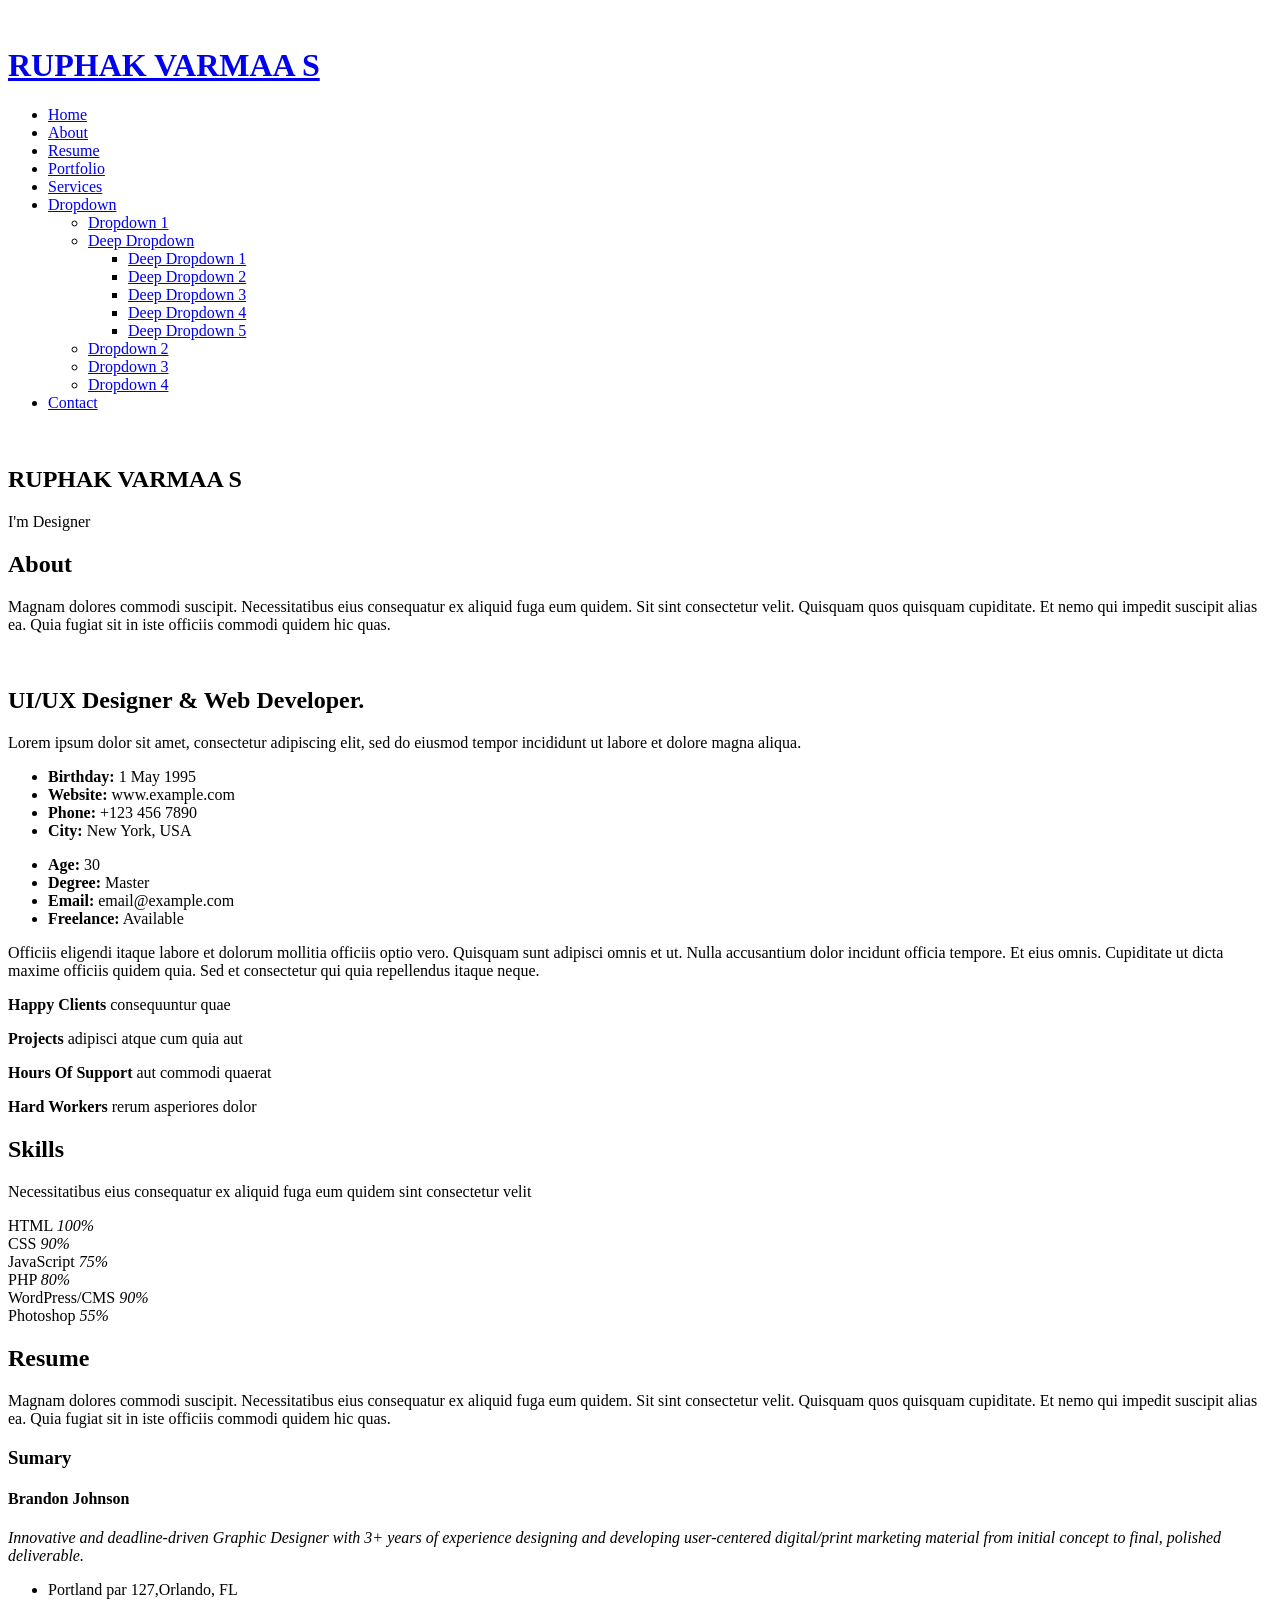
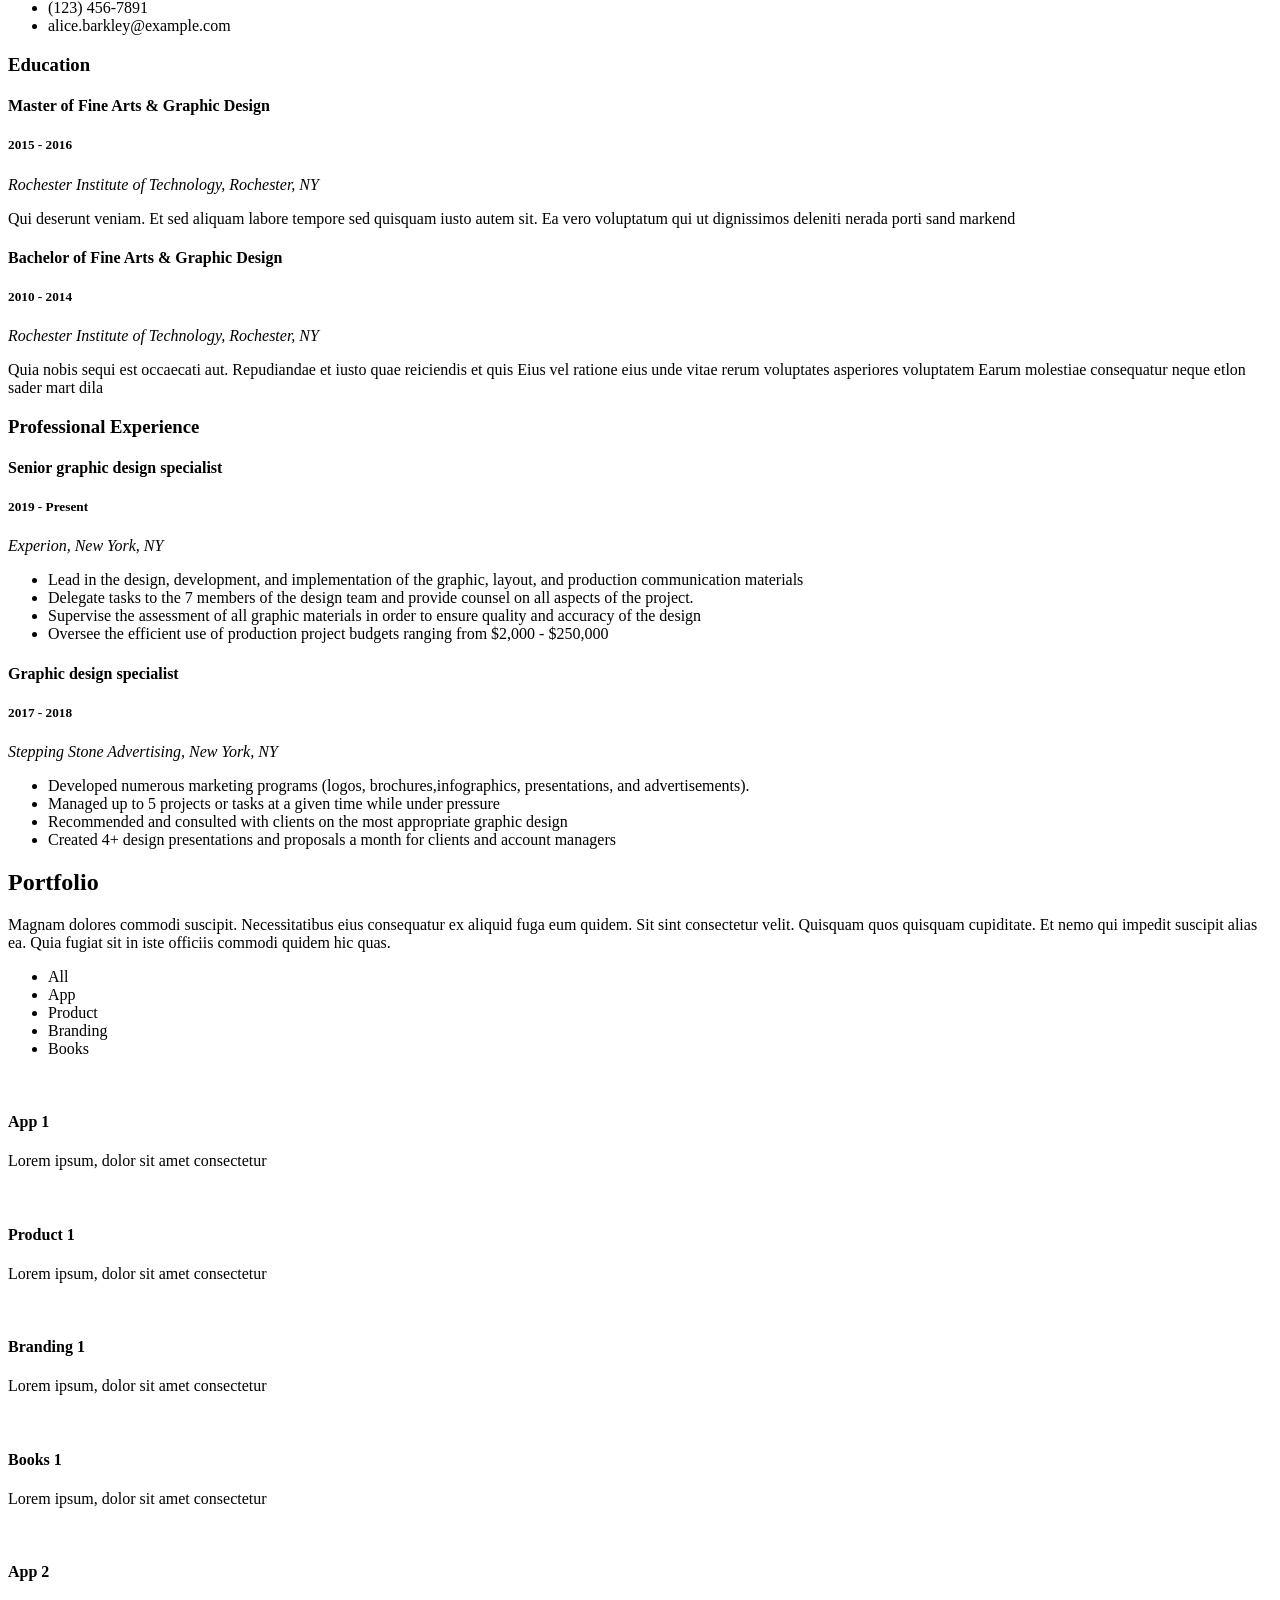
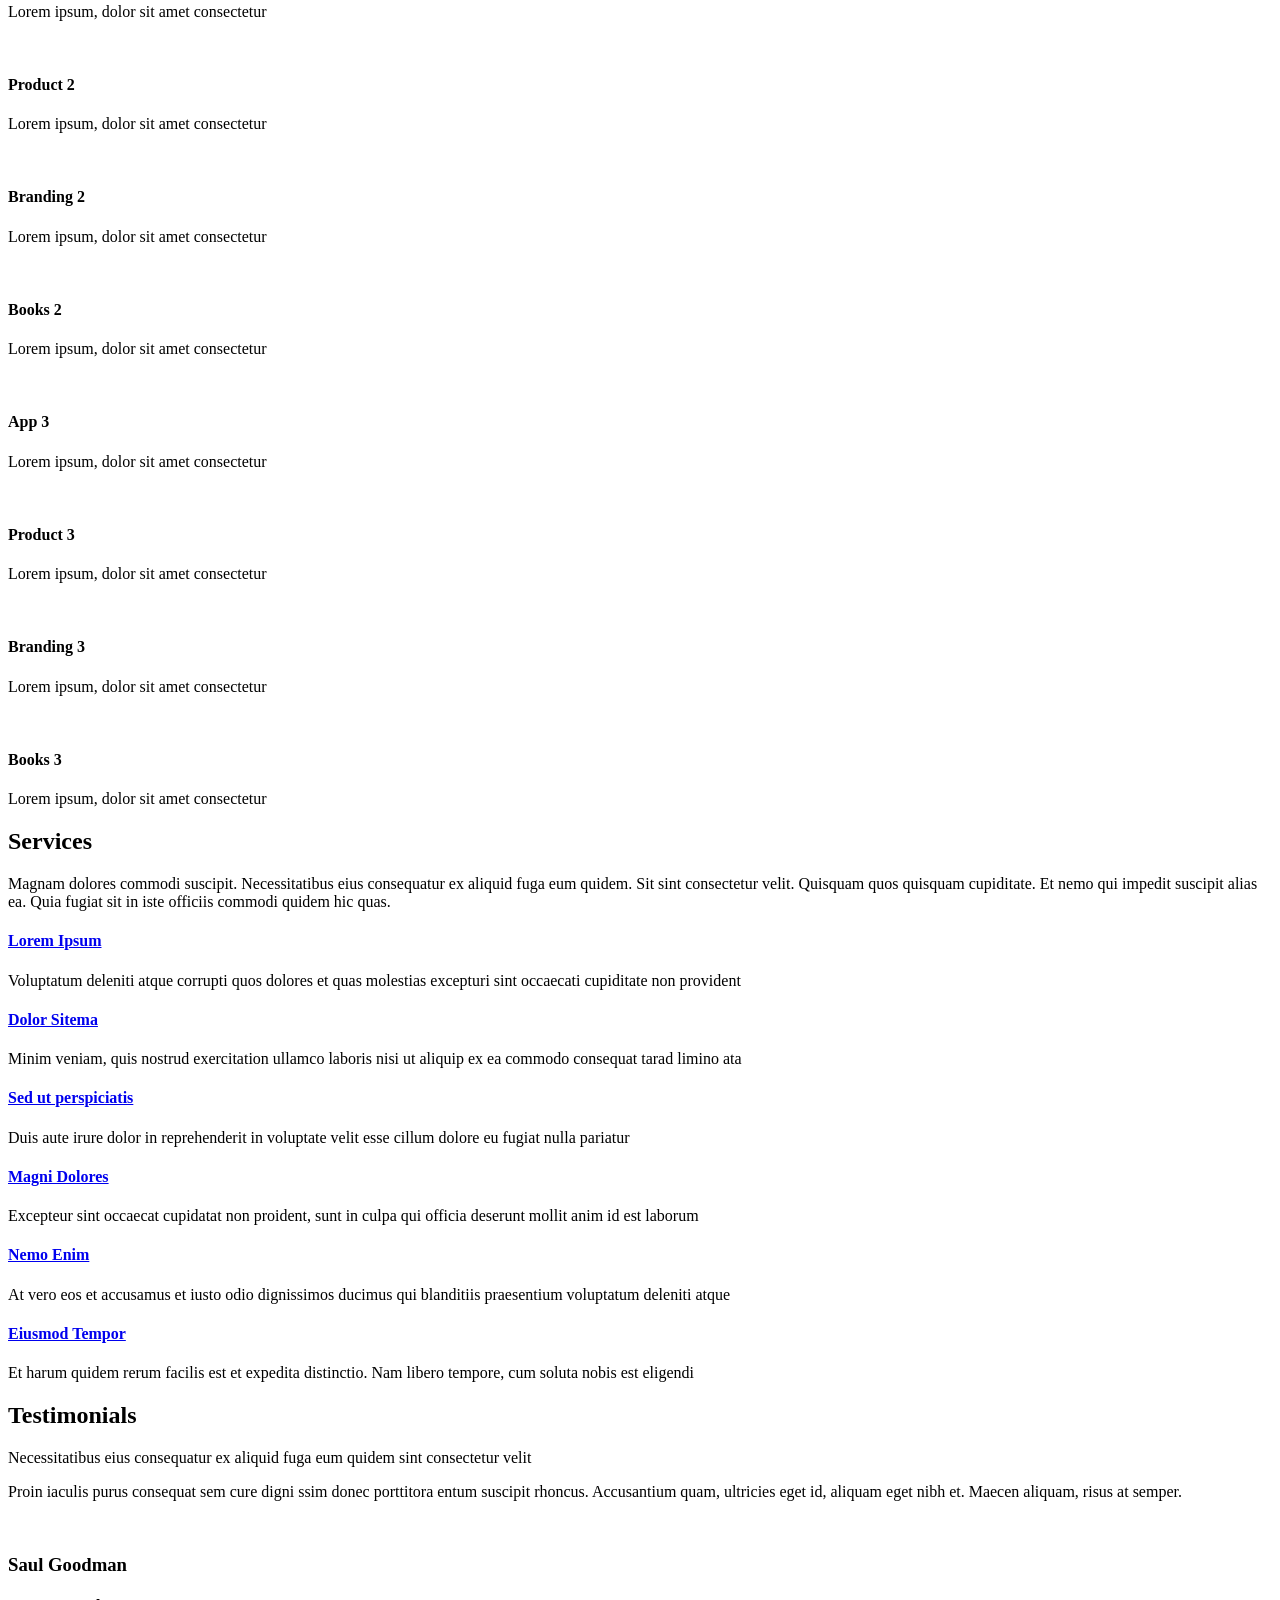
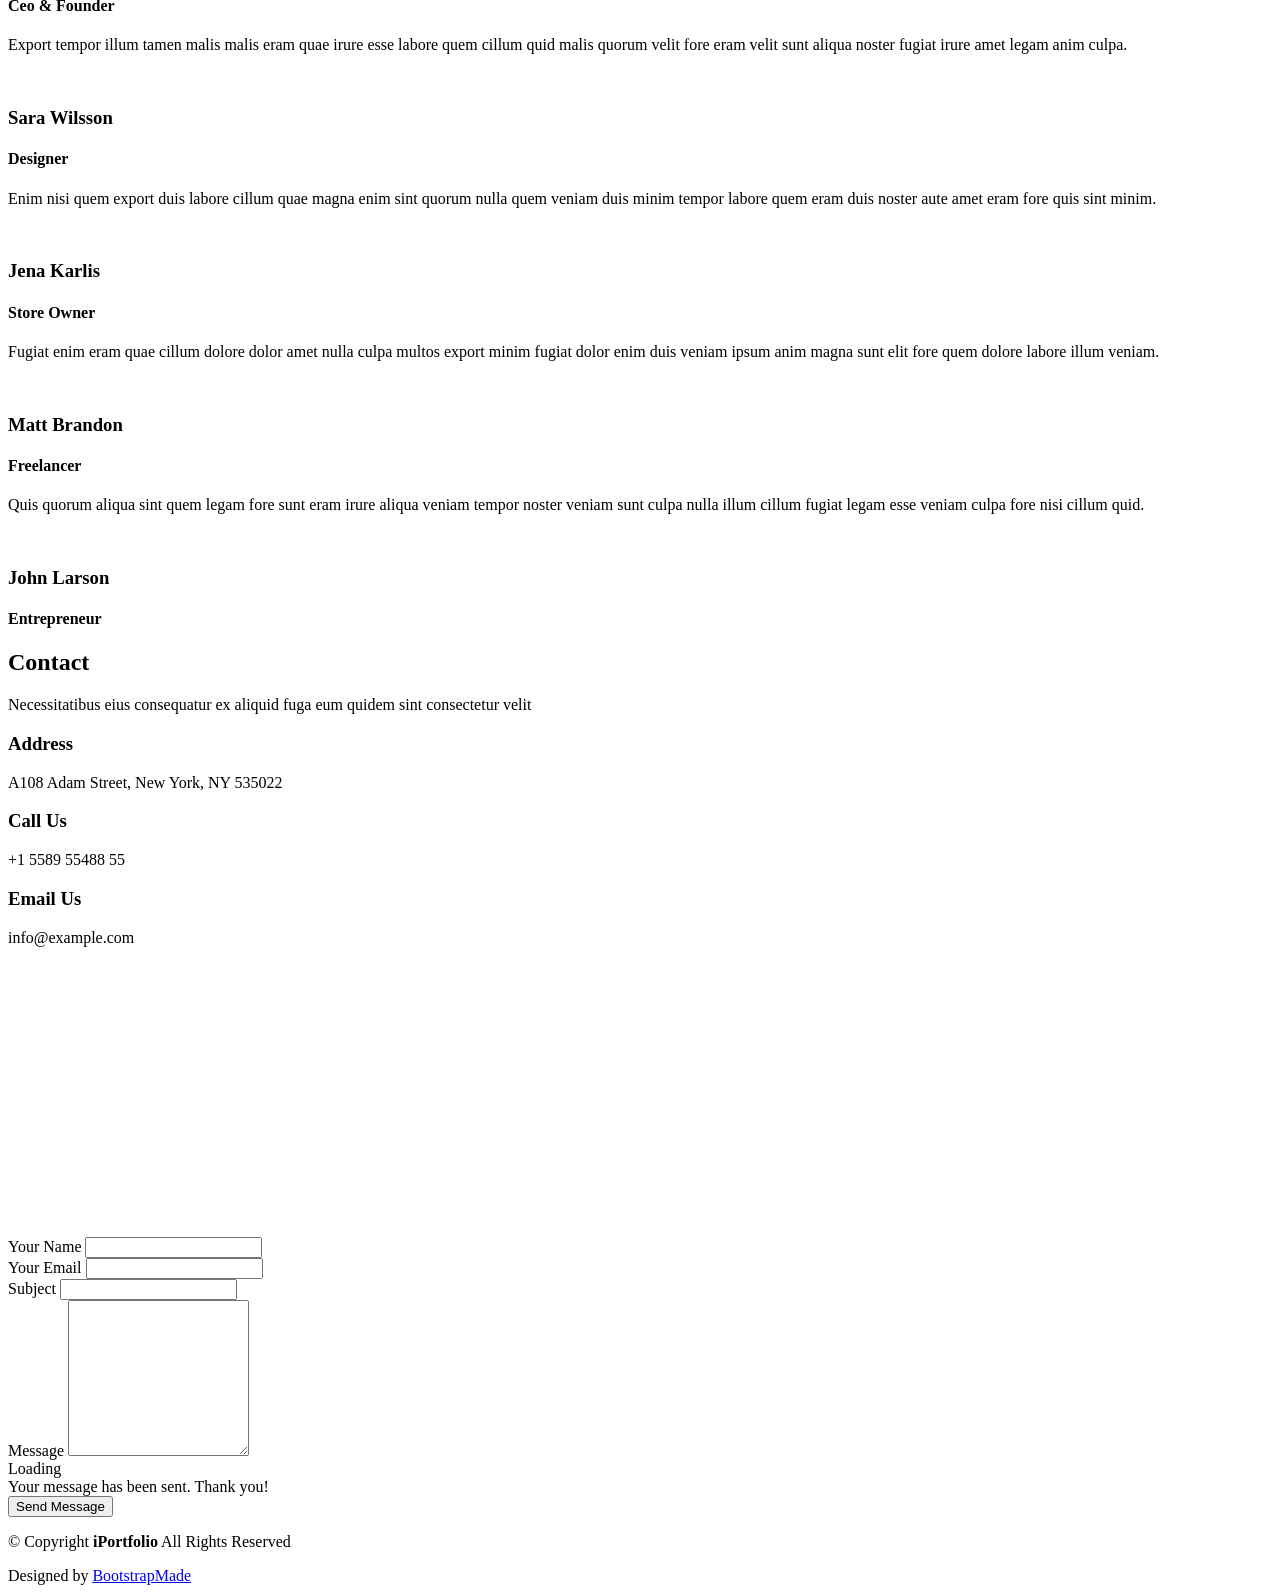
==== index.html @ 94a46414 "index commited" ====
<!DOCTYPE html>
<html lang="en">

<head>
  <meta charset="utf-8">
  <meta content="width=device-width, initial-scale=1.0" name="viewport">
  <title>Index - iPortfolio Bootstrap Template</title>
  <meta content="" name="description">
  <meta content="" name="keywords">

  <!-- Favicons -->
  <link href="assets/img/favicon.png" rel="icon">
  <link href="assets/img/apple-touch-icon.png" rel="apple-touch-icon">

  <!-- Fonts -->
  <link href="https://fonts.googleapis.com" rel="preconnect">
  <link href="https://fonts.gstatic.com" rel="preconnect" crossorigin>
  <link href="https://fonts.googleapis.com/css2?family=Roboto:ital,wght@0,100;0,300;0,400;0,500;0,700;0,900;1,100;1,300;1,400;1,500;1,700;1,900&family=Poppins:ital,wght@0,100;0,200;0,300;0,400;0,500;0,600;0,700;0,800;0,900;1,100;1,200;1,300;1,400;1,500;1,600;1,700;1,800;1,900&family=Raleway:ital,wght@0,100;0,200;0,300;0,400;0,500;0,600;0,700;0,800;0,900;1,100;1,200;1,300;1,400;1,500;1,600;1,700;1,800;1,900&display=swap" rel="stylesheet">

  <!-- Vendor CSS Files -->
  <link href="assets/vendor/bootstrap/css/bootstrap.min.css" rel="stylesheet">
  <link href="assets/vendor/bootstrap-icons/bootstrap-icons.css" rel="stylesheet">
  <link href="assets/vendor/aos/aos.css" rel="stylesheet">
  <link href="assets/vendor/glightbox/css/glightbox.min.css" rel="stylesheet">
  <link href="assets/vendor/swiper/swiper-bundle.min.css" rel="stylesheet">

  <!-- Main CSS File -->
  <link href="assets/css/main.css" rel="stylesheet">

  <!-- =======================================================
  * Template Name: iPortfolio
  * Template URL: https://bootstrapmade.com/iportfolio-bootstrap-portfolio-websites-template/
  * Updated: Jun 29 2024 with Bootstrap v5.3.3
  * Author: BootstrapMade.com
  * License: https://bootstrapmade.com/license/
  ======================================================== -->
</head>

<body class="index-page">

  <header id="header" class="header dark-background d-flex flex-column">
    <i class="header-toggle d-xl-none bi bi-list"></i>

    <div class="profile-img">
      <img src="assets/img/my-profile-img.jpg" alt="" class="img-fluid rounded-circle">
    </div>

    <a href="index.html" class="logo d-flex align-items-center justify-content-center">
      <!-- Uncomment the line below if you also wish to use an image logo -->
      <!-- <img src="assets/img/logo.png" alt=""> -->
      <h1 class="sitename">RUPHAK VARMAA S</h1>
    </a>

    <div class="social-links text-center">
      <a href="#" class="twitter"><i class="bi bi-twitter-x"></i></a>
      <a href="#" class="facebook"><i class="bi bi-facebook"></i></a>
      <a href="#" class="instagram"><i class="bi bi-instagram"></i></a>
      <a href="#" class="google-plus"><i class="bi bi-skype"></i></a>
      <a href="#" class="linkedin"><i class="bi bi-linkedin"></i></a>
    </div>

    <nav id="navmenu" class="navmenu">
      <ul>
        <li><a href="#hero" class="active"><i class="bi bi-house navicon"></i>Home</a></li>
        <li><a href="#about"><i class="bi bi-person navicon"></i> About</a></li>
        <li><a href="#resume"><i class="bi bi-file-earmark-text navicon"></i> Resume</a></li>
        <li><a href="#portfolio"><i class="bi bi-images navicon"></i> Portfolio</a></li>
        <li><a href="#services"><i class="bi bi-hdd-stack navicon"></i> Services</a></li>
        <li class="dropdown"><a href="#"><i class="bi bi-menu-button navicon"></i> <span>Dropdown</span> <i class="bi bi-chevron-down toggle-dropdown"></i></a>
          <ul>
            <li><a href="#">Dropdown 1</a></li>
            <li class="dropdown"><a href="#"><span>Deep Dropdown</span> <i class="bi bi-chevron-down toggle-dropdown"></i></a>
              <ul>
                <li><a href="#">Deep Dropdown 1</a></li>
                <li><a href="#">Deep Dropdown 2</a></li>
                <li><a href="#">Deep Dropdown 3</a></li>
                <li><a href="#">Deep Dropdown 4</a></li>
                <li><a href="#">Deep Dropdown 5</a></li>
              </ul>
            </li>
            <li><a href="#">Dropdown 2</a></li>
            <li><a href="#">Dropdown 3</a></li>
            <li><a href="#">Dropdown 4</a></li>
          </ul>
        </li>
        <li><a href="#contact"><i class="bi bi-envelope navicon"></i> Contact</a></li>
      </ul>
    </nav>

  </header>

  <main class="main">

    <!-- Hero Section -->
    <section id="hero" class="hero section dark-background">

      <img src="assets/img/hero-bg.jpg" alt="" data-aos="fade-in" class="">

      <div class="container" data-aos="fade-up" data-aos-delay="100">
        <h2>RUPHAK VARMAA S</h2>
        <p>I'm <span class="typed" data-typed-items="Designer, Developer, Freelancer, Photographer">Designer</span><span class="typed-cursor typed-cursor--blink" aria-hidden="true"></span><span class="typed-cursor typed-cursor--blink" aria-hidden="true"></span></p>
      </div>

    </section><!-- /Hero Section -->

    <!-- About Section -->
    <section id="about" class="about section">

      <!-- Section Title -->
      <div class="container section-title" data-aos="fade-up">
        <h2>About</h2>
        <p>Magnam dolores commodi suscipit. Necessitatibus eius consequatur ex aliquid fuga eum quidem. Sit sint consectetur velit. Quisquam quos quisquam cupiditate. Et nemo qui impedit suscipit alias ea. Quia fugiat sit in iste officiis commodi quidem hic quas.</p>
      </div><!-- End Section Title -->

      <div class="container" data-aos="fade-up" data-aos-delay="100">

        <div class="row gy-4 justify-content-center">
          <div class="col-lg-4">
            <img src="assets/img/my-profile-img.jpg" class="img-fluid" alt="">
          </div>
          <div class="col-lg-8 content">
            <h2>UI/UX Designer &amp; Web Developer.</h2>
            <p class="fst-italic py-3">
              Lorem ipsum dolor sit amet, consectetur adipiscing elit, sed do eiusmod tempor incididunt ut labore et dolore
              magna aliqua.
            </p>
            <div class="row">
              <div class="col-lg-6">
                <ul>
                  <li><i class="bi bi-chevron-right"></i> <strong>Birthday:</strong> <span>1 May 1995</span></li>
                  <li><i class="bi bi-chevron-right"></i> <strong>Website:</strong> <span>www.example.com</span></li>
                  <li><i class="bi bi-chevron-right"></i> <strong>Phone:</strong> <span>+123 456 7890</span></li>
                  <li><i class="bi bi-chevron-right"></i> <strong>City:</strong> <span>New York, USA</span></li>
                </ul>
              </div>
              <div class="col-lg-6">
                <ul>
                  <li><i class="bi bi-chevron-right"></i> <strong>Age:</strong> <span>30</span></li>
                  <li><i class="bi bi-chevron-right"></i> <strong>Degree:</strong> <span>Master</span></li>
                  <li><i class="bi bi-chevron-right"></i> <strong>Email:</strong> <span>email@example.com</span></li>
                  <li><i class="bi bi-chevron-right"></i> <strong>Freelance:</strong> <span>Available</span></li>
                </ul>
              </div>
            </div>
            <p class="py-3">
              Officiis eligendi itaque labore et dolorum mollitia officiis optio vero. Quisquam sunt adipisci omnis et ut. Nulla accusantium dolor incidunt officia tempore. Et eius omnis.
              Cupiditate ut dicta maxime officiis quidem quia. Sed et consectetur qui quia repellendus itaque neque.
            </p>
          </div>
        </div>

      </div>

    </section><!-- /About Section -->

    <!-- Stats Section -->
    <section id="stats" class="stats section">

      <div class="container" data-aos="fade-up" data-aos-delay="100">

        <div class="row gy-4">

          <div class="col-lg-3 col-md-6">
            <div class="stats-item">
              <i class="bi bi-emoji-smile"></i>
              <span data-purecounter-start="0" data-purecounter-end="232" data-purecounter-duration="1" class="purecounter"></span>
              <p><strong>Happy Clients</strong> <span>consequuntur quae</span></p>
            </div>
          </div><!-- End Stats Item -->

          <div class="col-lg-3 col-md-6">
            <div class="stats-item">
              <i class="bi bi-journal-richtext"></i>
              <span data-purecounter-start="0" data-purecounter-end="521" data-purecounter-duration="1" class="purecounter"></span>
              <p><strong>Projects</strong> <span>adipisci atque cum quia aut</span></p>
            </div>
          </div><!-- End Stats Item -->

          <div class="col-lg-3 col-md-6">
            <div class="stats-item">
              <i class="bi bi-headset"></i>
              <span data-purecounter-start="0" data-purecounter-end="1453" data-purecounter-duration="1" class="purecounter"></span>
              <p><strong>Hours Of Support</strong> <span>aut commodi quaerat</span></p>
            </div>
          </div><!-- End Stats Item -->

          <div class="col-lg-3 col-md-6">
            <div class="stats-item">
              <i class="bi bi-people"></i>
              <span data-purecounter-start="0" data-purecounter-end="32" data-purecounter-duration="1" class="purecounter"></span>
              <p><strong>Hard Workers</strong> <span>rerum asperiores dolor</span></p>
            </div>
          </div><!-- End Stats Item -->

        </div>

      </div>

    </section><!-- /Stats Section -->

    <!-- Skills Section -->
    <section id="skills" class="skills section light-background">

      <!-- Section Title -->
      <div class="container section-title" data-aos="fade-up">
        <h2>Skills</h2>
        <p>Necessitatibus eius consequatur ex aliquid fuga eum quidem sint consectetur velit</p>
      </div><!-- End Section Title -->

      <div class="container" data-aos="fade-up" data-aos-delay="100">

        <div class="row skills-content skills-animation">

          <div class="col-lg-6">

            <div class="progress">
              <span class="skill"><span>HTML</span> <i class="val">100%</i></span>
              <div class="progress-bar-wrap">
                <div class="progress-bar" role="progressbar" aria-valuenow="100" aria-valuemin="0" aria-valuemax="100"></div>
              </div>
            </div><!-- End Skills Item -->

            <div class="progress">
              <span class="skill"><span>CSS</span> <i class="val">90%</i></span>
              <div class="progress-bar-wrap">
                <div class="progress-bar" role="progressbar" aria-valuenow="90" aria-valuemin="0" aria-valuemax="100"></div>
              </div>
            </div><!-- End Skills Item -->

            <div class="progress">
              <span class="skill"><span>JavaScript</span> <i class="val">75%</i></span>
              <div class="progress-bar-wrap">
                <div class="progress-bar" role="progressbar" aria-valuenow="75" aria-valuemin="0" aria-valuemax="100"></div>
              </div>
            </div><!-- End Skills Item -->

          </div>

          <div class="col-lg-6">

            <div class="progress">
              <span class="skill"><span>PHP</span> <i class="val">80%</i></span>
              <div class="progress-bar-wrap">
                <div class="progress-bar" role="progressbar" aria-valuenow="80" aria-valuemin="0" aria-valuemax="100"></div>
              </div>
            </div><!-- End Skills Item -->

            <div class="progress">
              <span class="skill"><span>WordPress/CMS</span> <i class="val">90%</i></span>
              <div class="progress-bar-wrap">
                <div class="progress-bar" role="progressbar" aria-valuenow="90" aria-valuemin="0" aria-valuemax="100"></div>
              </div>
            </div><!-- End Skills Item -->

            <div class="progress">
              <span class="skill"><span>Photoshop</span> <i class="val">55%</i></span>
              <div class="progress-bar-wrap">
                <div class="progress-bar" role="progressbar" aria-valuenow="55" aria-valuemin="0" aria-valuemax="100"></div>
              </div>
            </div><!-- End Skills Item -->

          </div>

        </div>

      </div>

    </section><!-- /Skills Section -->

    <!-- Resume Section -->
    <section id="resume" class="resume section">

      <!-- Section Title -->
      <div class="container section-title" data-aos="fade-up">
        <h2>Resume</h2>
        <p>Magnam dolores commodi suscipit. Necessitatibus eius consequatur ex aliquid fuga eum quidem. Sit sint consectetur velit. Quisquam quos quisquam cupiditate. Et nemo qui impedit suscipit alias ea. Quia fugiat sit in iste officiis commodi quidem hic quas.</p>
      </div><!-- End Section Title -->

      <div class="container">

        <div class="row">

          <div class="col-lg-6" data-aos="fade-up" data-aos-delay="100">
            <h3 class="resume-title">Sumary</h3>

            <div class="resume-item pb-0">
              <h4>Brandon Johnson</h4>
              <p><em>Innovative and deadline-driven Graphic Designer with 3+ years of experience designing and developing user-centered digital/print marketing material from initial concept to final, polished deliverable.</em></p>
              <ul>
                <li>Portland par 127,Orlando, FL</li>
                <li>(123) 456-7891</li>
                <li>alice.barkley@example.com</li>
              </ul>
            </div><!-- Edn Resume Item -->

            <h3 class="resume-title">Education</h3>
            <div class="resume-item">
              <h4>Master of Fine Arts &amp; Graphic Design</h4>
              <h5>2015 - 2016</h5>
              <p><em>Rochester Institute of Technology, Rochester, NY</em></p>
              <p>Qui deserunt veniam. Et sed aliquam labore tempore sed quisquam iusto autem sit. Ea vero voluptatum qui ut dignissimos deleniti nerada porti sand markend</p>
            </div><!-- Edn Resume Item -->

            <div class="resume-item">
              <h4>Bachelor of Fine Arts &amp; Graphic Design</h4>
              <h5>2010 - 2014</h5>
              <p><em>Rochester Institute of Technology, Rochester, NY</em></p>
              <p>Quia nobis sequi est occaecati aut. Repudiandae et iusto quae reiciendis et quis Eius vel ratione eius unde vitae rerum voluptates asperiores voluptatem Earum molestiae consequatur neque etlon sader mart dila</p>
            </div><!-- Edn Resume Item -->

          </div>

          <div class="col-lg-6" data-aos="fade-up" data-aos-delay="200">
            <h3 class="resume-title">Professional Experience</h3>
            <div class="resume-item">
              <h4>Senior graphic design specialist</h4>
              <h5>2019 - Present</h5>
              <p><em>Experion, New York, NY </em></p>
              <ul>
                <li>Lead in the design, development, and implementation of the graphic, layout, and production communication materials</li>
                <li>Delegate tasks to the 7 members of the design team and provide counsel on all aspects of the project. </li>
                <li>Supervise the assessment of all graphic materials in order to ensure quality and accuracy of the design</li>
                <li>Oversee the efficient use of production project budgets ranging from $2,000 - $250,000</li>
              </ul>
            </div><!-- Edn Resume Item -->

            <div class="resume-item">
              <h4>Graphic design specialist</h4>
              <h5>2017 - 2018</h5>
              <p><em>Stepping Stone Advertising, New York, NY</em></p>
              <ul>
                <li>Developed numerous marketing programs (logos, brochures,infographics, presentations, and advertisements).</li>
                <li>Managed up to 5 projects or tasks at a given time while under pressure</li>
                <li>Recommended and consulted with clients on the most appropriate graphic design</li>
                <li>Created 4+ design presentations and proposals a month for clients and account managers</li>
              </ul>
            </div><!-- Edn Resume Item -->

          </div>

        </div>

      </div>

    </section><!-- /Resume Section -->

    <!-- Portfolio Section -->
    <section id="portfolio" class="portfolio section light-background">

      <!-- Section Title -->
      <div class="container section-title" data-aos="fade-up">
        <h2>Portfolio</h2>
        <p>Magnam dolores commodi suscipit. Necessitatibus eius consequatur ex aliquid fuga eum quidem. Sit sint consectetur velit. Quisquam quos quisquam cupiditate. Et nemo qui impedit suscipit alias ea. Quia fugiat sit in iste officiis commodi quidem hic quas.</p>
      </div><!-- End Section Title -->

      <div class="container">

        <div class="isotope-layout" data-default-filter="*" data-layout="masonry" data-sort="original-order">

          <ul class="portfolio-filters isotope-filters" data-aos="fade-up" data-aos-delay="100">
            <li data-filter="*" class="filter-active">All</li>
            <li data-filter=".filter-app">App</li>
            <li data-filter=".filter-product">Product</li>
            <li data-filter=".filter-branding">Branding</li>
            <li data-filter=".filter-books">Books</li>
          </ul><!-- End Portfolio Filters -->

          <div class="row gy-4 isotope-container" data-aos="fade-up" data-aos-delay="200">

            <div class="col-lg-4 col-md-6 portfolio-item isotope-item filter-app">
              <div class="portfolio-content h-100">
                <img src="assets/img/portfolio/app-1.jpg" class="img-fluid" alt="">
                <div class="portfolio-info">
                  <h4>App 1</h4>
                  <p>Lorem ipsum, dolor sit amet consectetur</p>
                  <a href="assets/img/portfolio/app-1.jpg" title="App 1" data-gallery="portfolio-gallery-app" class="glightbox preview-link"><i class="bi bi-zoom-in"></i></a>
                  <a href="portfolio-details.html" title="More Details" class="details-link"><i class="bi bi-link-45deg"></i></a>
                </div>
              </div>
            </div><!-- End Portfolio Item -->

            <div class="col-lg-4 col-md-6 portfolio-item isotope-item filter-product">
              <div class="portfolio-content h-100">
                <img src="assets/img/portfolio/product-1.jpg" class="img-fluid" alt="">
                <div class="portfolio-info">
                  <h4>Product 1</h4>
                  <p>Lorem ipsum, dolor sit amet consectetur</p>
                  <a href="assets/img/portfolio/product-1.jpg" title="Product 1" data-gallery="portfolio-gallery-product" class="glightbox preview-link"><i class="bi bi-zoom-in"></i></a>
                  <a href="portfolio-details.html" title="More Details" class="details-link"><i class="bi bi-link-45deg"></i></a>
                </div>
              </div>
            </div><!-- End Portfolio Item -->

            <div class="col-lg-4 col-md-6 portfolio-item isotope-item filter-branding">
              <div class="portfolio-content h-100">
                <img src="assets/img/portfolio/branding-1.jpg" class="img-fluid" alt="">
                <div class="portfolio-info">
                  <h4>Branding 1</h4>
                  <p>Lorem ipsum, dolor sit amet consectetur</p>
                  <a href="assets/img/portfolio/branding-1.jpg" title="Branding 1" data-gallery="portfolio-gallery-branding" class="glightbox preview-link"><i class="bi bi-zoom-in"></i></a>
                  <a href="portfolio-details.html" title="More Details" class="details-link"><i class="bi bi-link-45deg"></i></a>
                </div>
              </div>
            </div><!-- End Portfolio Item -->

            <div class="col-lg-4 col-md-6 portfolio-item isotope-item filter-books">
              <div class="portfolio-content h-100">
                <img src="assets/img/portfolio/books-1.jpg" class="img-fluid" alt="">
                <div class="portfolio-info">
                  <h4>Books 1</h4>
                  <p>Lorem ipsum, dolor sit amet consectetur</p>
                  <a href="assets/img/portfolio/books-1.jpg" title="Branding 1" data-gallery="portfolio-gallery-book" class="glightbox preview-link"><i class="bi bi-zoom-in"></i></a>
                  <a href="portfolio-details.html" title="More Details" class="details-link"><i class="bi bi-link-45deg"></i></a>
                </div>
              </div>
            </div><!-- End Portfolio Item -->

            <div class="col-lg-4 col-md-6 portfolio-item isotope-item filter-app">
              <div class="portfolio-content h-100">
                <img src="assets/img/portfolio/app-2.jpg" class="img-fluid" alt="">
                <div class="portfolio-info">
                  <h4>App 2</h4>
                  <p>Lorem ipsum, dolor sit amet consectetur</p>
                  <a href="assets/img/portfolio/app-2.jpg" title="App 2" data-gallery="portfolio-gallery-app" class="glightbox preview-link"><i class="bi bi-zoom-in"></i></a>
                  <a href="portfolio-details.html" title="More Details" class="details-link"><i class="bi bi-link-45deg"></i></a>
                </div>
              </div>
            </div><!-- End Portfolio Item -->

            <div class="col-lg-4 col-md-6 portfolio-item isotope-item filter-product">
              <div class="portfolio-content h-100">
                <img src="assets/img/portfolio/product-2.jpg" class="img-fluid" alt="">
                <div class="portfolio-info">
                  <h4>Product 2</h4>
                  <p>Lorem ipsum, dolor sit amet consectetur</p>
                  <a href="assets/img/portfolio/product-2.jpg" title="Product 2" data-gallery="portfolio-gallery-product" class="glightbox preview-link"><i class="bi bi-zoom-in"></i></a>
                  <a href="portfolio-details.html" title="More Details" class="details-link"><i class="bi bi-link-45deg"></i></a>
                </div>
              </div>
            </div><!-- End Portfolio Item -->

            <div class="col-lg-4 col-md-6 portfolio-item isotope-item filter-branding">
              <div class="portfolio-content h-100">
                <img src="assets/img/portfolio/branding-2.jpg" class="img-fluid" alt="">
                <div class="portfolio-info">
                  <h4>Branding 2</h4>
                  <p>Lorem ipsum, dolor sit amet consectetur</p>
                  <a href="assets/img/portfolio/branding-2.jpg" title="Branding 2" data-gallery="portfolio-gallery-branding" class="glightbox preview-link"><i class="bi bi-zoom-in"></i></a>
                  <a href="portfolio-details.html" title="More Details" class="details-link"><i class="bi bi-link-45deg"></i></a>
                </div>
              </div>
            </div><!-- End Portfolio Item -->

            <div class="col-lg-4 col-md-6 portfolio-item isotope-item filter-books">
              <div class="portfolio-content h-100">
                <img src="assets/img/portfolio/books-2.jpg" class="img-fluid" alt="">
                <div class="portfolio-info">
                  <h4>Books 2</h4>
                  <p>Lorem ipsum, dolor sit amet consectetur</p>
                  <a href="assets/img/portfolio/books-2.jpg" title="Branding 2" data-gallery="portfolio-gallery-book" class="glightbox preview-link"><i class="bi bi-zoom-in"></i></a>
                  <a href="portfolio-details.html" title="More Details" class="details-link"><i class="bi bi-link-45deg"></i></a>
                </div>
              </div>
            </div><!-- End Portfolio Item -->

            <div class="col-lg-4 col-md-6 portfolio-item isotope-item filter-app">
              <div class="portfolio-content h-100">
                <img src="assets/img/portfolio/app-3.jpg" class="img-fluid" alt="">
                <div class="portfolio-info">
                  <h4>App 3</h4>
                  <p>Lorem ipsum, dolor sit amet consectetur</p>
                  <a href="assets/img/portfolio/app-3.jpg" title="App 3" data-gallery="portfolio-gallery-app" class="glightbox preview-link"><i class="bi bi-zoom-in"></i></a>
                  <a href="portfolio-details.html" title="More Details" class="details-link"><i class="bi bi-link-45deg"></i></a>
                </div>
              </div>
            </div><!-- End Portfolio Item -->

            <div class="col-lg-4 col-md-6 portfolio-item isotope-item filter-product">
              <div class="portfolio-content h-100">
                <img src="assets/img/portfolio/product-3.jpg" class="img-fluid" alt="">
                <div class="portfolio-info">
                  <h4>Product 3</h4>
                  <p>Lorem ipsum, dolor sit amet consectetur</p>
                  <a href="assets/img/portfolio/product-3.jpg" title="Product 3" data-gallery="portfolio-gallery-product" class="glightbox preview-link"><i class="bi bi-zoom-in"></i></a>
                  <a href="portfolio-details.html" title="More Details" class="details-link"><i class="bi bi-link-45deg"></i></a>
                </div>
              </div>
            </div><!-- End Portfolio Item -->

            <div class="col-lg-4 col-md-6 portfolio-item isotope-item filter-branding">
              <div class="portfolio-content h-100">
                <img src="assets/img/portfolio/branding-3.jpg" class="img-fluid" alt="">
                <div class="portfolio-info">
                  <h4>Branding 3</h4>
                  <p>Lorem ipsum, dolor sit amet consectetur</p>
                  <a href="assets/img/portfolio/branding-3.jpg" title="Branding 2" data-gallery="portfolio-gallery-branding" class="glightbox preview-link"><i class="bi bi-zoom-in"></i></a>
                  <a href="portfolio-details.html" title="More Details" class="details-link"><i class="bi bi-link-45deg"></i></a>
                </div>
              </div>
            </div><!-- End Portfolio Item -->

            <div class="col-lg-4 col-md-6 portfolio-item isotope-item filter-books">
              <div class="portfolio-content h-100">
                <img src="assets/img/portfolio/books-3.jpg" class="img-fluid" alt="">
                <div class="portfolio-info">
                  <h4>Books 3</h4>
                  <p>Lorem ipsum, dolor sit amet consectetur</p>
                  <a href="assets/img/portfolio/books-3.jpg" title="Branding 3" data-gallery="portfolio-gallery-book" class="glightbox preview-link"><i class="bi bi-zoom-in"></i></a>
                  <a href="portfolio-details.html" title="More Details" class="details-link"><i class="bi bi-link-45deg"></i></a>
                </div>
              </div>
            </div><!-- End Portfolio Item -->

          </div><!-- End Portfolio Container -->

        </div>

      </div>

    </section><!-- /Portfolio Section -->

    <!-- Services Section -->
    <section id="services" class="services section">

      <!-- Section Title -->
      <div class="container section-title" data-aos="fade-up">
        <h2>Services</h2>
        <p>Magnam dolores commodi suscipit. Necessitatibus eius consequatur ex aliquid fuga eum quidem. Sit sint consectetur velit. Quisquam quos quisquam cupiditate. Et nemo qui impedit suscipit alias ea. Quia fugiat sit in iste officiis commodi quidem hic quas.</p>
      </div><!-- End Section Title -->

      <div class="container">

        <div class="row gy-4">

          <div class="col-lg-4 col-md-6 service-item d-flex" data-aos="fade-up" data-aos-delay="100">
            <div class="icon flex-shrink-0"><i class="bi bi-briefcase"></i></div>
            <div>
              <h4 class="title"><a href="service-details.html" class="stretched-link">Lorem Ipsum</a></h4>
              <p class="description">Voluptatum deleniti atque corrupti quos dolores et quas molestias excepturi sint occaecati cupiditate non provident</p>
            </div>
          </div>
          <!-- End Service Item -->

          <div class="col-lg-4 col-md-6 service-item d-flex" data-aos="fade-up" data-aos-delay="200">
            <div class="icon flex-shrink-0"><i class="bi bi-card-checklist"></i></div>
            <div>
              <h4 class="title"><a href="service-details.html" class="stretched-link">Dolor Sitema</a></h4>
              <p class="description">Minim veniam, quis nostrud exercitation ullamco laboris nisi ut aliquip ex ea commodo consequat tarad limino ata</p>
            </div>
          </div><!-- End Service Item -->

          <div class="col-lg-4 col-md-6 service-item d-flex" data-aos="fade-up" data-aos-delay="300">
            <div class="icon flex-shrink-0"><i class="bi bi-bar-chart"></i></div>
            <div>
              <h4 class="title"><a href="service-details.html" class="stretched-link">Sed ut perspiciatis</a></h4>
              <p class="description">Duis aute irure dolor in reprehenderit in voluptate velit esse cillum dolore eu fugiat nulla pariatur</p>
            </div>
          </div><!-- End Service Item -->

          <div class="col-lg-4 col-md-6 service-item d-flex" data-aos="fade-up" data-aos-delay="400">
            <div class="icon flex-shrink-0"><i class="bi bi-binoculars"></i></div>
            <div>
              <h4 class="title"><a href="service-details.html" class="stretched-link">Magni Dolores</a></h4>
              <p class="description">Excepteur sint occaecat cupidatat non proident, sunt in culpa qui officia deserunt mollit anim id est laborum</p>
            </div>
          </div><!-- End Service Item -->

          <div class="col-lg-4 col-md-6 service-item d-flex" data-aos="fade-up" data-aos-delay="500">
            <div class="icon flex-shrink-0"><i class="bi bi-brightness-high"></i></div>
            <div>
              <h4 class="title"><a href="service-details.html" class="stretched-link">Nemo Enim</a></h4>
              <p class="description">At vero eos et accusamus et iusto odio dignissimos ducimus qui blanditiis praesentium voluptatum deleniti atque</p>
            </div>
          </div><!-- End Service Item -->

          <div class="col-lg-4 col-md-6 service-item d-flex" data-aos="fade-up" data-aos-delay="600">
            <div class="icon flex-shrink-0"><i class="bi bi-calendar4-week"></i></div>
            <div>
              <h4 class="title"><a href="service-details.html" class="stretched-link">Eiusmod Tempor</a></h4>
              <p class="description">Et harum quidem rerum facilis est et expedita distinctio. Nam libero tempore, cum soluta nobis est eligendi</p>
            </div>
          </div><!-- End Service Item -->

        </div>

      </div>

    </section><!-- /Services Section -->

    <!-- Testimonials Section -->
    <section id="testimonials" class="testimonials section light-background">

      <!-- Section Title -->
      <div class="container section-title" data-aos="fade-up">
        <h2>Testimonials</h2>
        <p>Necessitatibus eius consequatur ex aliquid fuga eum quidem sint consectetur velit</p>
      </div><!-- End Section Title -->

      <div class="container" data-aos="fade-up" data-aos-delay="100">

        <div class="swiper init-swiper">
          <script type="application/json" class="swiper-config">
            {
              "loop": true,
              "speed": 600,
              "autoplay": {
                "delay": 5000
              },
              "slidesPerView": "auto",
              "pagination": {
                "el": ".swiper-pagination",
                "type": "bullets",
                "clickable": true
              },
              "breakpoints": {
                "320": {
                  "slidesPerView": 1,
                  "spaceBetween": 40
                },
                "1200": {
                  "slidesPerView": 3,
                  "spaceBetween": 1
                }
              }
            }
          </script>
          <div class="swiper-wrapper">

            <div class="swiper-slide">
              <div class="testimonial-item">
                <p>
                  <i class="bi bi-quote quote-icon-left"></i>
                  <span>Proin iaculis purus consequat sem cure digni ssim donec porttitora entum suscipit rhoncus. Accusantium quam, ultricies eget id, aliquam eget nibh et. Maecen aliquam, risus at semper.</span>
                  <i class="bi bi-quote quote-icon-right"></i>
                </p>
                <img src="assets/img/testimonials/testimonials-1.jpg" class="testimonial-img" alt="">
                <h3>Saul Goodman</h3>
                <h4>Ceo &amp; Founder</h4>
              </div>
            </div><!-- End testimonial item -->

            <div class="swiper-slide">
              <div class="testimonial-item">
                <p>
                  <i class="bi bi-quote quote-icon-left"></i>
                  <span>Export tempor illum tamen malis malis eram quae irure esse labore quem cillum quid malis quorum velit fore eram velit sunt aliqua noster fugiat irure amet legam anim culpa.</span>
                  <i class="bi bi-quote quote-icon-right"></i>
                </p>
                <img src="assets/img/testimonials/testimonials-2.jpg" class="testimonial-img" alt="">
                <h3>Sara Wilsson</h3>
                <h4>Designer</h4>
              </div>
            </div><!-- End testimonial item -->

            <div class="swiper-slide">
              <div class="testimonial-item">
                <p>
                  <i class="bi bi-quote quote-icon-left"></i>
                  <span>Enim nisi quem export duis labore cillum quae magna enim sint quorum nulla quem veniam duis minim tempor labore quem eram duis noster aute amet eram fore quis sint minim.</span>
                  <i class="bi bi-quote quote-icon-right"></i>
                </p>
                <img src="assets/img/testimonials/testimonials-3.jpg" class="testimonial-img" alt="">
                <h3>Jena Karlis</h3>
                <h4>Store Owner</h4>
              </div>
            </div><!-- End testimonial item -->

            <div class="swiper-slide">
              <div class="testimonial-item">
                <p>
                  <i class="bi bi-quote quote-icon-left"></i>
                  <span>Fugiat enim eram quae cillum dolore dolor amet nulla culpa multos export minim fugiat dolor enim duis veniam ipsum anim magna sunt elit fore quem dolore labore illum veniam.</span>
                  <i class="bi bi-quote quote-icon-right"></i>
                </p>
                <img src="assets/img/testimonials/testimonials-4.jpg" class="testimonial-img" alt="">
                <h3>Matt Brandon</h3>
                <h4>Freelancer</h4>
              </div>
            </div><!-- End testimonial item -->

            <div class="swiper-slide">
              <div class="testimonial-item">
                <p>
                  <i class="bi bi-quote quote-icon-left"></i>
                  <span>Quis quorum aliqua sint quem legam fore sunt eram irure aliqua veniam tempor noster veniam sunt culpa nulla illum cillum fugiat legam esse veniam culpa fore nisi cillum quid.</span>
                  <i class="bi bi-quote quote-icon-right"></i>
                </p>
                <img src="assets/img/testimonials/testimonials-5.jpg" class="testimonial-img" alt="">
                <h3>John Larson</h3>
                <h4>Entrepreneur</h4>
              </div>
            </div><!-- End testimonial item -->

          </div>
          <div class="swiper-pagination"></div>
        </div>

      </div>

    </section><!-- /Testimonials Section -->

    <!-- Contact Section -->
    <section id="contact" class="contact section">

      <!-- Section Title -->
      <div class="container section-title" data-aos="fade-up">
        <h2>Contact</h2>
        <p>Necessitatibus eius consequatur ex aliquid fuga eum quidem sint consectetur velit</p>
      </div><!-- End Section Title -->

      <div class="container" data-aos="fade-up" data-aos-delay="100">

        <div class="row gy-4">

          <div class="col-lg-5">

            <div class="info-wrap">
              <div class="info-item d-flex" data-aos="fade-up" data-aos-delay="200">
                <i class="bi bi-geo-alt flex-shrink-0"></i>
                <div>
                  <h3>Address</h3>
                  <p>A108 Adam Street, New York, NY 535022</p>
                </div>
              </div><!-- End Info Item -->

              <div class="info-item d-flex" data-aos="fade-up" data-aos-delay="300">
                <i class="bi bi-telephone flex-shrink-0"></i>
                <div>
                  <h3>Call Us</h3>
                  <p>+1 5589 55488 55</p>
                </div>
              </div><!-- End Info Item -->

              <div class="info-item d-flex" data-aos="fade-up" data-aos-delay="400">
                <i class="bi bi-envelope flex-shrink-0"></i>
                <div>
                  <h3>Email Us</h3>
                  <p>info@example.com</p>
                </div>
              </div><!-- End Info Item -->

              <iframe src="https://www.google.com/maps/embed?pb=!1m14!1m8!1m3!1d48389.78314118045!2d-74.006138!3d40.710059!3m2!1i1024!2i768!4f13.1!3m3!1m2!1s0x89c25a22a3bda30d%3A0xb89d1fe6bc499443!2sDowntown%20Conference%20Center!5e0!3m2!1sen!2sus!4v1676961268712!5m2!1sen!2sus" frameborder="0" style="border:0; width: 100%; height: 270px;" allowfullscreen="" loading="lazy" referrerpolicy="no-referrer-when-downgrade"></iframe>
            </div>
          </div>

          <div class="col-lg-7">
            <form action="forms/contact.php" method="post" class="php-email-form" data-aos="fade-up" data-aos-delay="200">
              <div class="row gy-4">

                <div class="col-md-6">
                  <label for="name-field" class="pb-2">Your Name</label>
                  <input type="text" name="name" id="name-field" class="form-control" required="">
                </div>

                <div class="col-md-6">
                  <label for="email-field" class="pb-2">Your Email</label>
                  <input type="email" class="form-control" name="email" id="email-field" required="">
                </div>

                <div class="col-md-12">
                  <label for="subject-field" class="pb-2">Subject</label>
                  <input type="text" class="form-control" name="subject" id="subject-field" required="">
                </div>

                <div class="col-md-12">
                  <label for="message-field" class="pb-2">Message</label>
                  <textarea class="form-control" name="message" rows="10" id="message-field" required=""></textarea>
                </div>

                <div class="col-md-12 text-center">
                  <div class="loading">Loading</div>
                  <div class="error-message"></div>
                  <div class="sent-message">Your message has been sent. Thank you!</div>

                  <button type="submit">Send Message</button>
                </div>

              </div>
            </form>
          </div><!-- End Contact Form -->

        </div>

      </div>

    </section><!-- /Contact Section -->

  </main>

  <footer id="footer" class="footer position-relative light-background">

    <div class="container">
      <div class="copyright text-center ">
        <p>© <span>Copyright</span> <strong class="px-1 sitename">iPortfolio</strong> <span>All Rights Reserved</span></p>
      </div>
      <div class="credits">
        <!-- All the links in the footer should remain intact. -->
        <!-- You can delete the links only if you've purchased the pro version. -->
        <!-- Licensing information: https://bootstrapmade.com/license/ -->
        <!-- Purchase the pro version with working PHP/AJAX contact form: [buy-url] -->
        Designed by <a href="https://bootstrapmade.com/">BootstrapMade</a>
      </div>
    </div>

  </footer>

  <!-- Scroll Top -->
  <a href="#" id="scroll-top" class="scroll-top d-flex align-items-center justify-content-center"><i class="bi bi-arrow-up-short"></i></a>

  <!-- Preloader -->
  <div id="preloader"></div>

  <!-- Vendor JS Files -->
  <script src="assets/vendor/bootstrap/js/bootstrap.bundle.min.js"></script>
  <script src="assets/vendor/php-email-form/validate.js"></script>
  <script src="assets/vendor/aos/aos.js"></script>
  <script src="assets/vendor/typed.js/typed.umd.js"></script>
  <script src="assets/vendor/purecounter/purecounter_vanilla.js"></script>
  <script src="assets/vendor/waypoints/noframework.waypoints.js"></script>
  <script src="assets/vendor/glightbox/js/glightbox.min.js"></script>
  <script src="assets/vendor/imagesloaded/imagesloaded.pkgd.min.js"></script>
  <script src="assets/vendor/isotope-layout/isotope.pkgd.min.js"></script>
  <script src="assets/vendor/swiper/swiper-bundle.min.js"></script>

  <!-- Main JS File -->
  <script src="assets/js/main.js"></script>

</body>

</html>
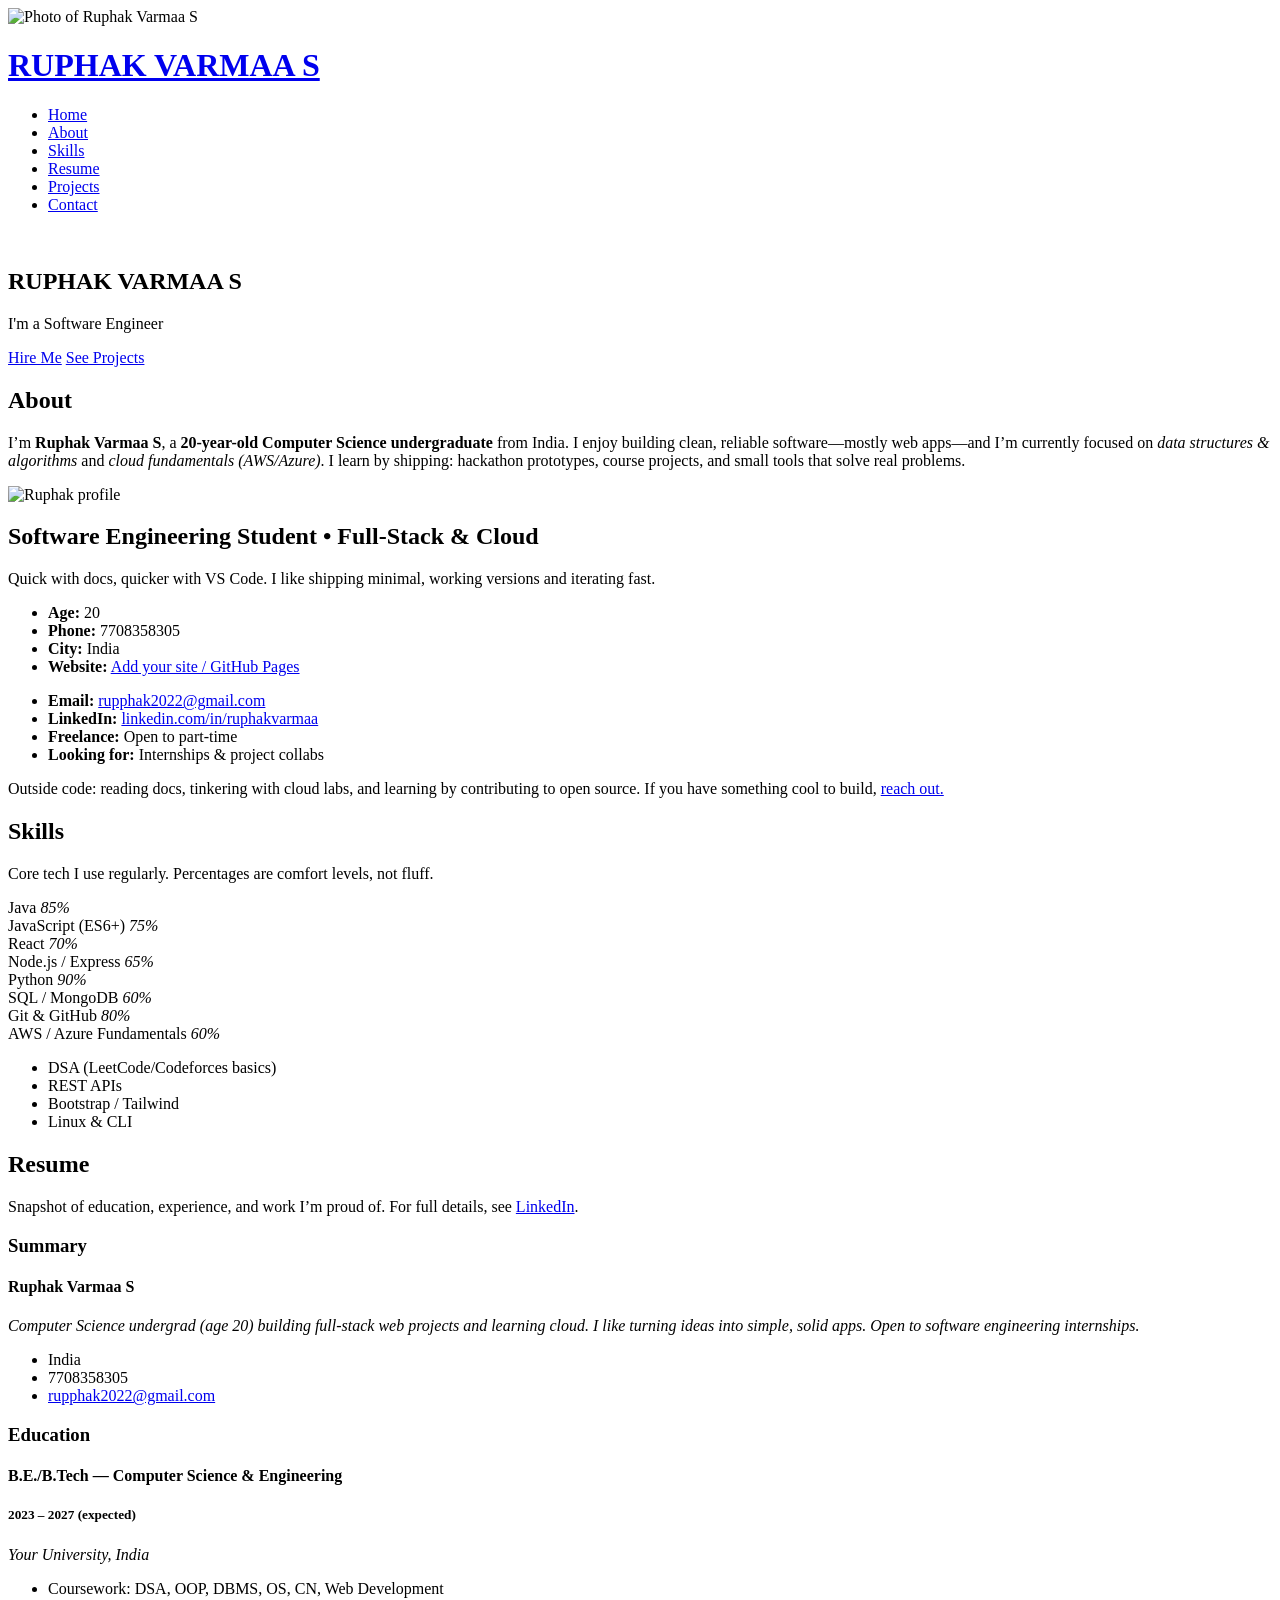
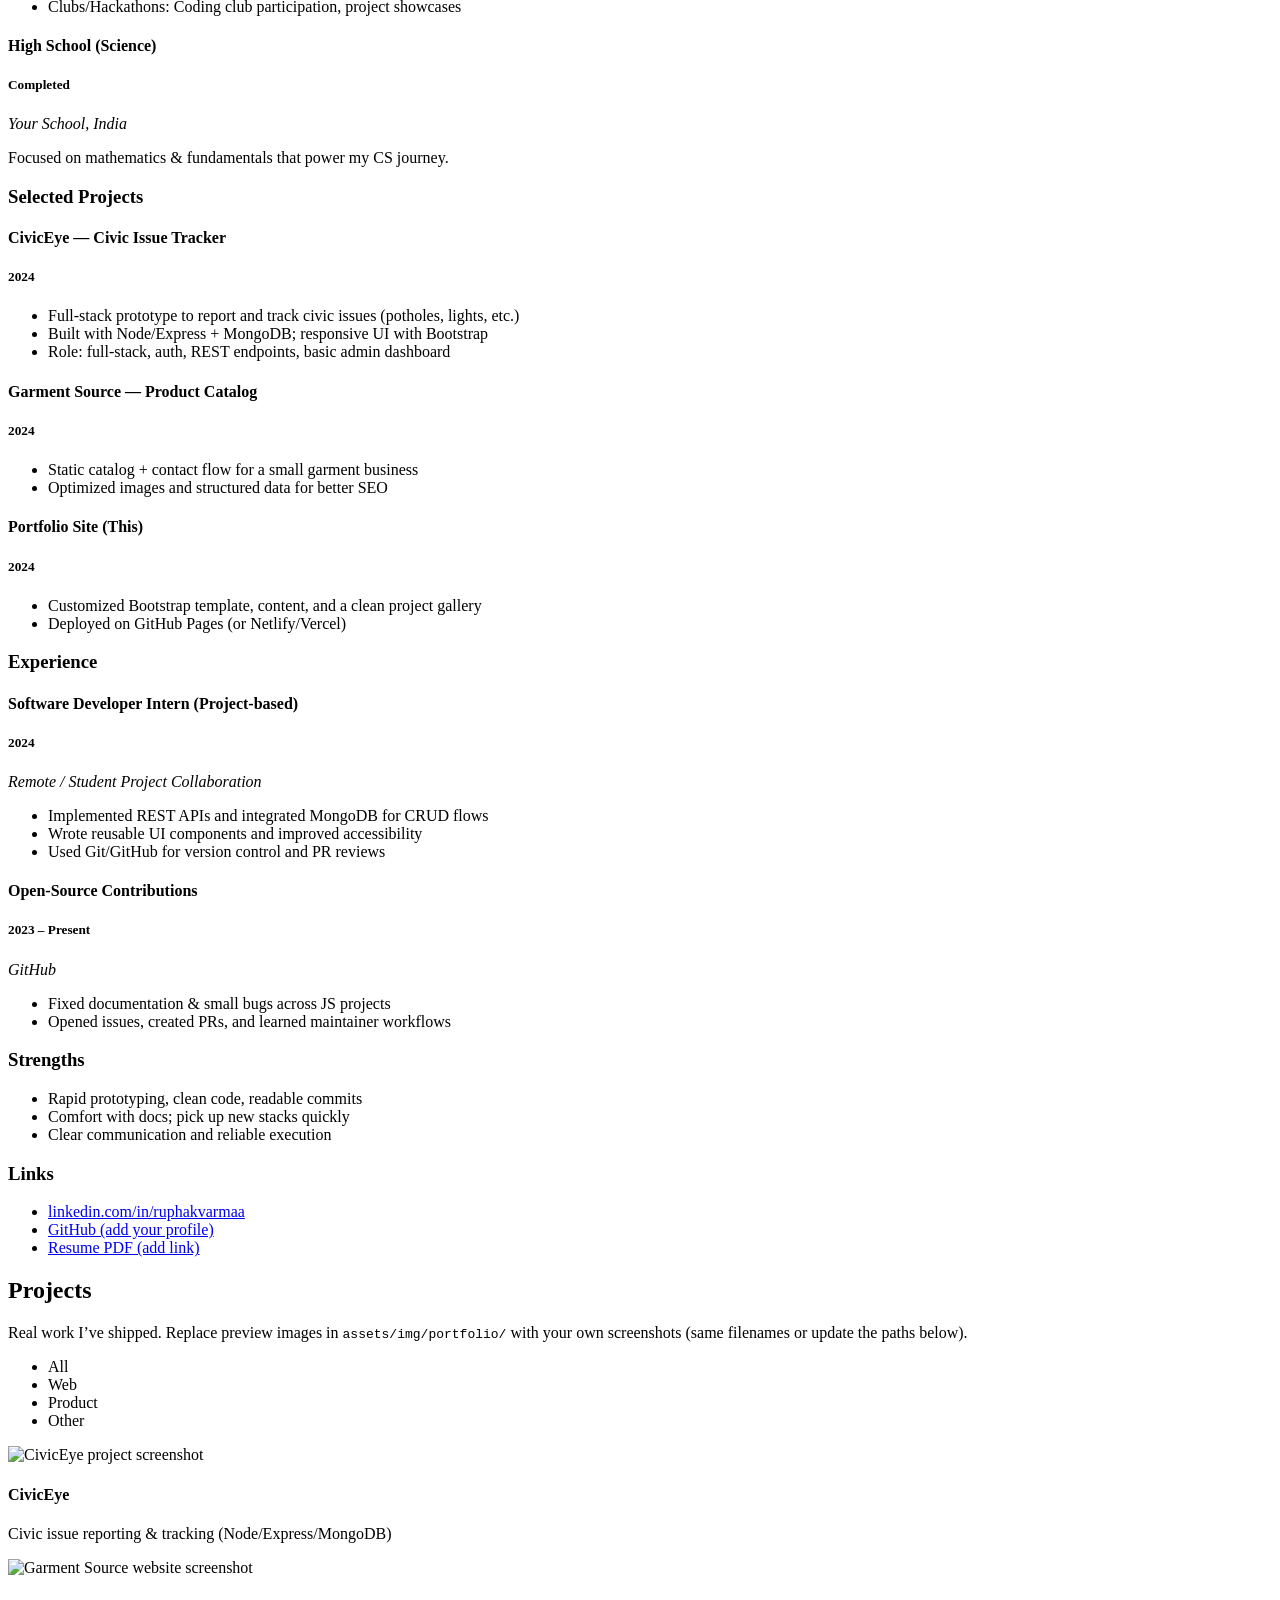
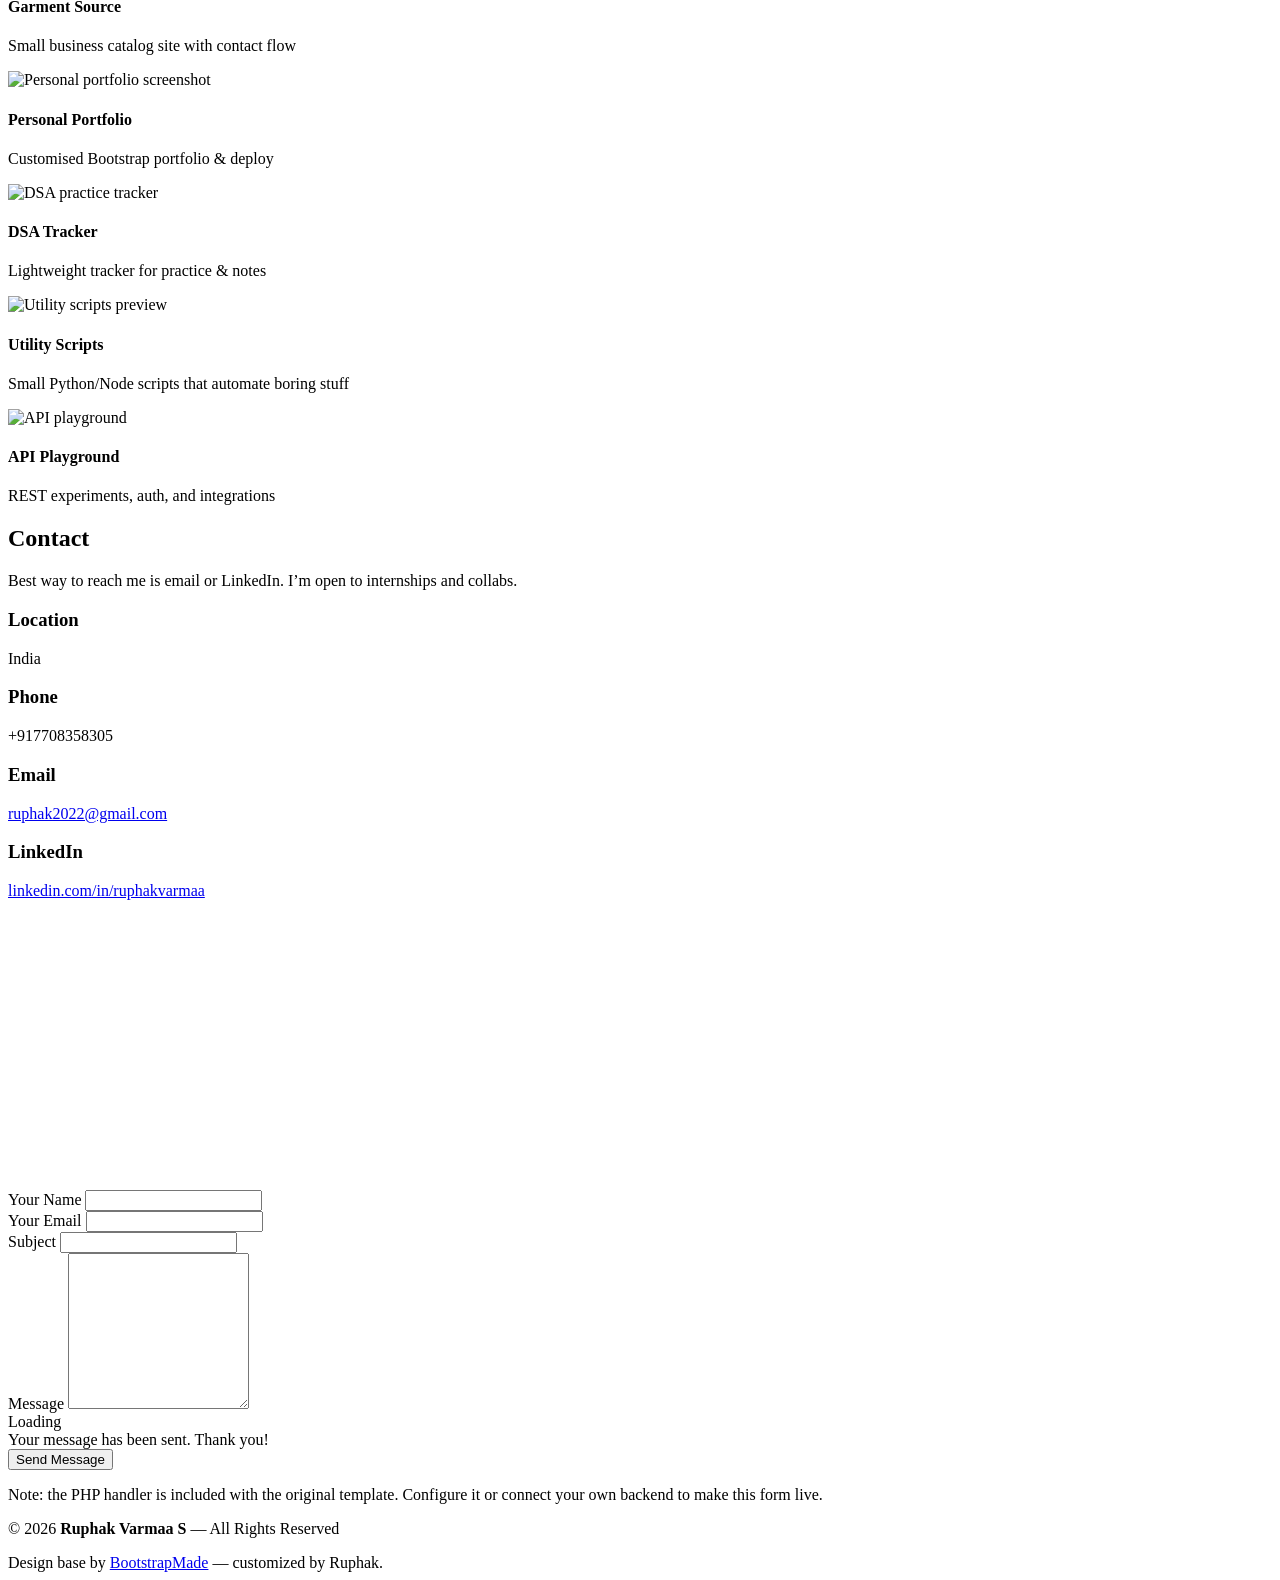
==== commit 145547c6: "change done" ====
--- a/index.html
+++ b/index.html
@@ -4,9 +4,9 @@
 <head>
   <meta charset="utf-8">
   <meta content="width=device-width, initial-scale=1.0" name="viewport">
-  <title>Index - iPortfolio Bootstrap Template</title>
-  <meta content="" name="description">
-  <meta content="" name="keywords">
+  <title>Ruphak Varmaa S — Portfolio</title>
+  <meta content="Portfolio of Ruphak Varmaa S — software engineering, full-stack web, cloud, projects and contact." name="description">
+  <meta content="Ruphak, Varmaa, portfolio, software engineer, developer, full stack, cloud, projects" name="keywords">
 
   <!-- Favicons -->
   <link href="assets/img/favicon.png" rel="icon">
@@ -15,7 +15,7 @@
   <!-- Fonts -->
   <link href="https://fonts.googleapis.com" rel="preconnect">
   <link href="https://fonts.gstatic.com" rel="preconnect" crossorigin>
-  <link href="https://fonts.googleapis.com/css2?family=Roboto:ital,wght@0,100;0,300;0,400;0,500;0,700;0,900;1,100;1,300;1,400;1,500;1,700;1,900&family=Poppins:ital,wght@0,100;0,200;0,300;0,400;0,500;0,600;0,700;0,800;0,900;1,100;1,200;1,300;1,400;1,500;1,600;1,700;1,800;1,900&family=Raleway:ital,wght@0,100;0,200;0,300;0,400;0,500;0,600;0,700;0,800;0,900;1,100;1,200;1,300;1,400;1,500;1,600;1,700;1,800;1,900&display=swap" rel="stylesheet">
+  <link href="https://fonts.googleapis.com/css2?family=Roboto:wght@300;400;500;700;900&family=Poppins:wght@300;400;500;600;700;800;900&family=Raleway:wght@300;400;500;600;700;800;900&display=swap" rel="stylesheet">
 
   <!-- Vendor CSS Files -->
   <link href="assets/vendor/bootstrap/css/bootstrap.min.css" rel="stylesheet">
@@ -28,787 +28,527 @@
   <link href="assets/css/main.css" rel="stylesheet">
 
   <!-- =======================================================
-  * Template Name: iPortfolio
+  * Template Name: iPortfolio (Customized)
   * Template URL: https://bootstrapmade.com/iportfolio-bootstrap-portfolio-websites-template/
-  * Updated: Jun 29 2024 with Bootstrap v5.3.3
-  * Author: BootstrapMade.com
+  * Updated: Customized for Ruphak Varmaa S
   * License: https://bootstrapmade.com/license/
   ======================================================== -->
 </head>
 
 <body class="index-page">
 
+  <!-- ======= Sidebar Header ======= -->
   <header id="header" class="header dark-background d-flex flex-column">
-    <i class="header-toggle d-xl-none bi bi-list"></i>
+    <i class="header-toggle d-xl-none bi bi-list" aria-label="Open menu"></i>
 
     <div class="profile-img">
-      <img src="assets/img/my-profile-img.jpg" alt="" class="img-fluid rounded-circle">
+      <!-- Replace this file with your real photo -->
+      <img src="assets/img/my-profile-img.jpg" alt="Photo of Ruphak Varmaa S" class="img-fluid rounded-circle">
     </div>
 
-    <a href="index.html" class="logo d-flex align-items-center justify-content-center">
-      <!-- Uncomment the line below if you also wish to use an image logo -->
-      <!-- <img src="assets/img/logo.png" alt=""> -->
+    <a href="#hero" class="logo d-flex align-items-center justify-content-center">
       <h1 class="sitename">RUPHAK VARMAA S</h1>
     </a>
 
     <div class="social-links text-center">
-      <a href="#" class="twitter"><i class="bi bi-twitter-x"></i></a>
-      <a href="#" class="facebook"><i class="bi bi-facebook"></i></a>
-      <a href="#" class="instagram"><i class="bi bi-instagram"></i></a>
-      <a href="#" class="google-plus"><i class="bi bi-skype"></i></a>
-      <a href="#" class="linkedin"><i class="bi bi-linkedin"></i></a>
+      <!-- Update any you use; unknown ones left as # -->
+      <a href="#" class="twitter" aria-label="Twitter"><i class="bi bi-twitter-x"></i></a>
+      <a href="#" class="instagram" aria-label="Instagram"><i class="bi bi-instagram"></i></a>
+      <a href="#" class="github" aria-label="GitHub"><i class="bi bi-github"></i></a>
+      <a href="https://www.linkedin.com/in/ruphakvarmaa" class="linkedin" aria-label="LinkedIn" target="_blank" rel="noopener"><i class="bi bi-linkedin"></i></a>
     </div>
 
     <nav id="navmenu" class="navmenu">
       <ul>
-        <li><a href="#hero" class="active"><i class="bi bi-house navicon"></i>Home</a></li>
-        <li><a href="#about"><i class="bi bi-person navicon"></i> About</a></li>
-        <li><a href="#resume"><i class="bi bi-file-earmark-text navicon"></i> Resume</a></li>
-        <li><a href="#portfolio"><i class="bi bi-images navicon"></i> Portfolio</a></li>
-        <li><a href="#services"><i class="bi bi-hdd-stack navicon"></i> Services</a></li>
-        <li class="dropdown"><a href="#"><i class="bi bi-menu-button navicon"></i> <span>Dropdown</span> <i class="bi bi-chevron-down toggle-dropdown"></i></a>
-          <ul>
-            <li><a href="#">Dropdown 1</a></li>
-            <li class="dropdown"><a href="#"><span>Deep Dropdown</span> <i class="bi bi-chevron-down toggle-dropdown"></i></a>
-              <ul>
-                <li><a href="#">Deep Dropdown 1</a></li>
-                <li><a href="#">Deep Dropdown 2</a></li>
-                <li><a href="#">Deep Dropdown 3</a></li>
-                <li><a href="#">Deep Dropdown 4</a></li>
-                <li><a href="#">Deep Dropdown 5</a></li>
-              </ul>
-            </li>
-            <li><a href="#">Dropdown 2</a></li>
-            <li><a href="#">Dropdown 3</a></li>
-            <li><a href="#">Dropdown 4</a></li>
-          </ul>
-        </li>
-        <li><a href="#contact"><i class="bi bi-envelope navicon"></i> Contact</a></li>
+        <li><a href="#hero" class="active"><i class="bi bi-house navicon"></i> <span>Home</span></a></li>
+        <li><a href="#about"><i class="bi bi-person navicon"></i> <span>About</span></a></li>
+        <li><a href="#skills"><i class="bi bi-lightning-charge navicon"></i> <span>Skills</span></a></li>
+        <li><a href="#resume"><i class="bi bi-file-earmark-text navicon"></i> <span>Resume</span></a></li>
+        <li><a href="#portfolio"><i class="bi bi-images navicon"></i> <span>Projects</span></a></li>
+        <li><a href="#contact"><i class="bi bi-envelope navicon"></i> <span>Contact</span></a></li>
       </ul>
     </nav>
-
   </header>
+  <!-- End Sidebar Header -->
 
   <main class="main">
 
-    <!-- Hero Section -->
+    <!-- ======= Hero Section ======= -->
     <section id="hero" class="hero section dark-background">
-
-      <img src="assets/img/hero-bg.jpg" alt="" data-aos="fade-in" class="">
+      <img src="assets/img/hero-bg.jpg" alt="" data-aos="fade-in">
 
       <div class="container" data-aos="fade-up" data-aos-delay="100">
         <h2>RUPHAK VARMAA S</h2>
-        <p>I'm <span class="typed" data-typed-items="Designer, Developer, Freelancer, Photographer">Designer</span><span class="typed-cursor typed-cursor--blink" aria-hidden="true"></span><span class="typed-cursor typed-cursor--blink" aria-hidden="true"></span></p>
-      </div>
-
-    </section><!-- /Hero Section -->
-
-    <!-- About Section -->
+        <p>I'm a
+          <span class="typed"
+            data-typed-items="CSE UnderGrad,Full-Stack Developer,Devops Specialist,Open-Source Contributor">
+            Software Engineer
+          </span>
+        </p>
+        <div class="mt-3">
+          <a href="#contact" class="btn btn-primary btn-sm me-2"><i class="bi bi-send"></i> Hire Me</a>
+          <a href="#portfolio" class="btn btn-outline-light btn-sm"><i class="bi bi-card-image"></i> See Projects</a>
+        </div>
+      </div>
+    </section>
+    <!-- End Hero -->
+
+    <!-- ======= About Section ======= -->
     <section id="about" class="about section">
-
-      <!-- Section Title -->
       <div class="container section-title" data-aos="fade-up">
         <h2>About</h2>
-        <p>Magnam dolores commodi suscipit. Necessitatibus eius consequatur ex aliquid fuga eum quidem. Sit sint consectetur velit. Quisquam quos quisquam cupiditate. Et nemo qui impedit suscipit alias ea. Quia fugiat sit in iste officiis commodi quidem hic quas.</p>
-      </div><!-- End Section Title -->
+        <p class="mb-0">
+          I’m <strong>Ruphak Varmaa S</strong>, a <strong>20-year-old Computer Science undergraduate</strong> from India.
+          I enjoy building clean, reliable software—mostly web apps—and I’m currently focused on
+          <em>data structures & algorithms</em> and <em>cloud fundamentals (AWS/Azure)</em>.
+          I learn by shipping: hackathon prototypes, course projects, and small tools that solve real problems.
+        </p>
+      </div>
 
       <div class="container" data-aos="fade-up" data-aos-delay="100">
-
         <div class="row gy-4 justify-content-center">
           <div class="col-lg-4">
-            <img src="assets/img/my-profile-img.jpg" class="img-fluid" alt="">
+            <img src="assets/img/my-profile-img.jpg" class="img-fluid rounded-3" alt="Ruphak profile">
           </div>
           <div class="col-lg-8 content">
-            <h2>UI/UX Designer &amp; Web Developer.</h2>
+            <h2>Software Engineering Student • Full-Stack &amp; Cloud</h2>
             <p class="fst-italic py-3">
-              Lorem ipsum dolor sit amet, consectetur adipiscing elit, sed do eiusmod tempor incididunt ut labore et dolore
-              magna aliqua.
+              Quick with docs, quicker with VS Code. I like shipping minimal, working versions and iterating fast.
             </p>
+
             <div class="row">
               <div class="col-lg-6">
                 <ul>
-                  <li><i class="bi bi-chevron-right"></i> <strong>Birthday:</strong> <span>1 May 1995</span></li>
-                  <li><i class="bi bi-chevron-right"></i> <strong>Website:</strong> <span>www.example.com</span></li>
-                  <li><i class="bi bi-chevron-right"></i> <strong>Phone:</strong> <span>+123 456 7890</span></li>
-                  <li><i class="bi bi-chevron-right"></i> <strong>City:</strong> <span>New York, USA</span></li>
+                  <li><i class="bi bi-chevron-right"></i> <strong>Age:</strong> <span>20</span></li>
+                  <li><i class="bi bi-chevron-right"></i> <strong>Phone:</strong> <span>7708358305</span></li>
+                  <li><i class="bi bi-chevron-right"></i> <strong>City:</strong> <span>India</span></li>
+                  <li><i class="bi bi-chevron-right"></i> <strong>Website:</strong> <span><a href="#" target="_blank" rel="noopener">Add your site / GitHub Pages</a></span></li>
                 </ul>
               </div>
               <div class="col-lg-6">
                 <ul>
-                  <li><i class="bi bi-chevron-right"></i> <strong>Age:</strong> <span>30</span></li>
-                  <li><i class="bi bi-chevron-right"></i> <strong>Degree:</strong> <span>Master</span></li>
-                  <li><i class="bi bi-chevron-right"></i> <strong>Email:</strong> <span>email@example.com</span></li>
-                  <li><i class="bi bi-chevron-right"></i> <strong>Freelance:</strong> <span>Available</span></li>
+                  <li><i class="bi bi-chevron-right"></i> <strong>Email:</strong> <span><a href="mailto:rupphak2022@gmail.com">rupphak2022@gmail.com</a></span></li>
+                  <li><i class="bi bi-chevron-right"></i> <strong>LinkedIn:</strong> <span><a href="https://www.linkedin.com/in/ruphakvarmaa" target="_blank" rel="noopener">linkedin.com/in/ruphakvarmaa</a></span></li>
+                  <li><i class="bi bi-chevron-right"></i> <strong>Freelance:</strong> <span>Open to part-time</span></li>
+                  <li><i class="bi bi-chevron-right"></i> <strong>Looking for:</strong> <span>Internships &amp; project collabs</span></li>
                 </ul>
               </div>
             </div>
-            <p class="py-3">
-              Officiis eligendi itaque labore et dolorum mollitia officiis optio vero. Quisquam sunt adipisci omnis et ut. Nulla accusantium dolor incidunt officia tempore. Et eius omnis.
-              Cupiditate ut dicta maxime officiis quidem quia. Sed et consectetur qui quia repellendus itaque neque.
+
+            <p class="py-3 mb-0">
+              Outside code: reading docs, tinkering with cloud labs, and learning by contributing to open source.
+              If you have something cool to build, <a href="#contact">reach out.</a>
             </p>
           </div>
         </div>
-
-      </div>
-
-    </section><!-- /About Section -->
-
-    <!-- Stats Section -->
-    <section id="stats" class="stats section">
-
-      <div class="container" data-aos="fade-up" data-aos-delay="100">
-
-        <div class="row gy-4">
-
-          <div class="col-lg-3 col-md-6">
-            <div class="stats-item">
-              <i class="bi bi-emoji-smile"></i>
-              <span data-purecounter-start="0" data-purecounter-end="232" data-purecounter-duration="1" class="purecounter"></span>
-              <p><strong>Happy Clients</strong> <span>consequuntur quae</span></p>
-            </div>
-          </div><!-- End Stats Item -->
-
-          <div class="col-lg-3 col-md-6">
-            <div class="stats-item">
-              <i class="bi bi-journal-richtext"></i>
-              <span data-purecounter-start="0" data-purecounter-end="521" data-purecounter-duration="1" class="purecounter"></span>
-              <p><strong>Projects</strong> <span>adipisci atque cum quia aut</span></p>
-            </div>
-          </div><!-- End Stats Item -->
-
-          <div class="col-lg-3 col-md-6">
-            <div class="stats-item">
-              <i class="bi bi-headset"></i>
-              <span data-purecounter-start="0" data-purecounter-end="1453" data-purecounter-duration="1" class="purecounter"></span>
-              <p><strong>Hours Of Support</strong> <span>aut commodi quaerat</span></p>
-            </div>
-          </div><!-- End Stats Item -->
-
-          <div class="col-lg-3 col-md-6">
-            <div class="stats-item">
-              <i class="bi bi-people"></i>
-              <span data-purecounter-start="0" data-purecounter-end="32" data-purecounter-duration="1" class="purecounter"></span>
-              <p><strong>Hard Workers</strong> <span>rerum asperiores dolor</span></p>
-            </div>
-          </div><!-- End Stats Item -->
-
-        </div>
-
-      </div>
-
-    </section><!-- /Stats Section -->
-
-    <!-- Skills Section -->
+      </div>
+    </section>
+    <!-- End About -->
+
+    <!-- ======= Skills Section ======= -->
     <section id="skills" class="skills section light-background">
-
-      <!-- Section Title -->
       <div class="container section-title" data-aos="fade-up">
         <h2>Skills</h2>
-        <p>Necessitatibus eius consequatur ex aliquid fuga eum quidem sint consectetur velit</p>
-      </div><!-- End Section Title -->
+        <p class="mb-0">Core tech I use regularly. Percentages are comfort levels, not fluff.</p>
+      </div>
 
       <div class="container" data-aos="fade-up" data-aos-delay="100">
-
         <div class="row skills-content skills-animation">
-
           <div class="col-lg-6">
-
-            <div class="progress">
-              <span class="skill"><span>HTML</span> <i class="val">100%</i></span>
-              <div class="progress-bar-wrap">
-                <div class="progress-bar" role="progressbar" aria-valuenow="100" aria-valuemin="0" aria-valuemax="100"></div>
-              </div>
-            </div><!-- End Skills Item -->
-
-            <div class="progress">
-              <span class="skill"><span>CSS</span> <i class="val">90%</i></span>
-              <div class="progress-bar-wrap">
-                <div class="progress-bar" role="progressbar" aria-valuenow="90" aria-valuemin="0" aria-valuemax="100"></div>
-              </div>
-            </div><!-- End Skills Item -->
-
-            <div class="progress">
-              <span class="skill"><span>JavaScript</span> <i class="val">75%</i></span>
-              <div class="progress-bar-wrap">
-                <div class="progress-bar" role="progressbar" aria-valuenow="75" aria-valuemin="0" aria-valuemax="100"></div>
-              </div>
-            </div><!-- End Skills Item -->
-
+            <div class="progress">
+              <span class="skill"><span> Java </span> <i class="val">85%</i></span>
+              <div class="progress-bar-wrap"><div class="progress-bar" role="progressbar" aria-valuenow="85"></div></div>
+            </div>
+
+            <div class="progress">
+              <span class="skill"><span>JavaScript (ES6+)</span> <i class="val">75%</i></span>
+              <div class="progress-bar-wrap"><div class="progress-bar" role="progressbar" aria-valuenow="75"></div></div>
+            </div>
+
+            <div class="progress">
+              <span class="skill"><span>React</span> <i class="val">70%</i></span>
+              <div class="progress-bar-wrap"><div class="progress-bar" role="progressbar" aria-valuenow="70"></div></div>
+            </div>
+
+            <div class="progress">
+              <span class="skill"><span>Node.js / Express</span> <i class="val">65%</i></span>
+              <div class="progress-bar-wrap"><div class="progress-bar" role="progressbar" aria-valuenow="65"></div></div>
+            </div>
           </div>
 
           <div class="col-lg-6">
-
-            <div class="progress">
-              <span class="skill"><span>PHP</span> <i class="val">80%</i></span>
-              <div class="progress-bar-wrap">
-                <div class="progress-bar" role="progressbar" aria-valuenow="80" aria-valuemin="0" aria-valuemax="100"></div>
-              </div>
-            </div><!-- End Skills Item -->
-
-            <div class="progress">
-              <span class="skill"><span>WordPress/CMS</span> <i class="val">90%</i></span>
-              <div class="progress-bar-wrap">
-                <div class="progress-bar" role="progressbar" aria-valuenow="90" aria-valuemin="0" aria-valuemax="100"></div>
-              </div>
-            </div><!-- End Skills Item -->
-
-            <div class="progress">
-              <span class="skill"><span>Photoshop</span> <i class="val">55%</i></span>
-              <div class="progress-bar-wrap">
-                <div class="progress-bar" role="progressbar" aria-valuenow="55" aria-valuemin="0" aria-valuemax="100"></div>
-              </div>
-            </div><!-- End Skills Item -->
-
-          </div>
-
-        </div>
-
-      </div>
-
-    </section><!-- /Skills Section -->
-
-    <!-- Resume Section -->
+            <div class="progress">
+              <span class="skill"><span>Python</span> <i class="val">90%</i></span>
+              <div class="progress-bar-wrap"><div class="progress-bar" role="progressbar" aria-valuenow="70"></div></div>
+            </div>
+
+            <div class="progress">
+              <span class="skill"><span>SQL / MongoDB</span> <i class="val">60%</i></span>
+              <div class="progress-bar-wrap"><div class="progress-bar" role="progressbar" aria-valuenow="60"></div></div>
+            </div>
+
+            <div class="progress">
+              <span class="skill"><span>Git &amp; GitHub</span> <i class="val">80%</i></span>
+              <div class="progress-bar-wrap"><div class="progress-bar" role="progressbar" aria-valuenow="80"></div></div>
+            </div>
+
+            <div class="progress">
+              <span class="skill"><span>AWS / Azure Fundamentals</span> <i class="val">60%</i></span>
+              <div class="progress-bar-wrap"><div class="progress-bar" role="progressbar" aria-valuenow="50"></div></div>
+            </div>
+          </div>
+        </div>
+
+        <div class="row mt-4" data-aos="fade-up" data-aos-delay="150">
+          <div class="col-12">
+            <ul class="list-inline small mb-0">
+              <li class="list-inline-item"><i class="bi bi-check2-circle"></i> DSA (LeetCode/Codeforces basics)</li>
+              <li class="list-inline-item"><i class="bi bi-check2-circle"></i> REST APIs</li>
+              <li class="list-inline-item"><i class="bi bi-check2-circle"></i> Bootstrap / Tailwind</li>
+              <li class="list-inline-item"><i class="bi bi-check2-circle"></i> Linux &amp; CLI</li>
+            </ul>
+          </div>
+        </div>
+      </div>
+    </section>
+    <!-- End Skills -->
+
+    <!-- ======= Resume Section ======= -->
     <section id="resume" class="resume section">
-
-      <!-- Section Title -->
       <div class="container section-title" data-aos="fade-up">
         <h2>Resume</h2>
-        <p>Magnam dolores commodi suscipit. Necessitatibus eius consequatur ex aliquid fuga eum quidem. Sit sint consectetur velit. Quisquam quos quisquam cupiditate. Et nemo qui impedit suscipit alias ea. Quia fugiat sit in iste officiis commodi quidem hic quas.</p>
-      </div><!-- End Section Title -->
+        <p class="mb-0">Snapshot of education, experience, and work I’m proud of. For full details, see <a href="https://www.linkedin.com/in/ruphakvarmaa" target="_blank" rel="noopener">LinkedIn</a>.</p>
+      </div>
 
       <div class="container">
-
         <div class="row">
 
+          <!-- Left column -->
           <div class="col-lg-6" data-aos="fade-up" data-aos-delay="100">
-            <h3 class="resume-title">Sumary</h3>
-
+            <h3 class="resume-title">Summary</h3>
             <div class="resume-item pb-0">
-              <h4>Brandon Johnson</h4>
-              <p><em>Innovative and deadline-driven Graphic Designer with 3+ years of experience designing and developing user-centered digital/print marketing material from initial concept to final, polished deliverable.</em></p>
-              <ul>
-                <li>Portland par 127,Orlando, FL</li>
-                <li>(123) 456-7891</li>
-                <li>alice.barkley@example.com</li>
-              </ul>
-            </div><!-- Edn Resume Item -->
+              <h4>Ruphak Varmaa S</h4>
+              <p><em>Computer Science undergrad (age 20) building full-stack web projects and learning cloud. I like turning ideas into simple, solid apps. Open to software engineering internships.</em></p>
+              <ul>
+                <li>India</li>
+                <li>7708358305</li>
+                <li><a href="mailto:rupphak2022@gmail.com">rupphak2022@gmail.com</a></li>
+              </ul>
+            </div>
 
             <h3 class="resume-title">Education</h3>
             <div class="resume-item">
-              <h4>Master of Fine Arts &amp; Graphic Design</h4>
-              <h5>2015 - 2016</h5>
-              <p><em>Rochester Institute of Technology, Rochester, NY</em></p>
-              <p>Qui deserunt veniam. Et sed aliquam labore tempore sed quisquam iusto autem sit. Ea vero voluptatum qui ut dignissimos deleniti nerada porti sand markend</p>
-            </div><!-- Edn Resume Item -->
-
-            <div class="resume-item">
-              <h4>Bachelor of Fine Arts &amp; Graphic Design</h4>
-              <h5>2010 - 2014</h5>
-              <p><em>Rochester Institute of Technology, Rochester, NY</em></p>
-              <p>Quia nobis sequi est occaecati aut. Repudiandae et iusto quae reiciendis et quis Eius vel ratione eius unde vitae rerum voluptates asperiores voluptatem Earum molestiae consequatur neque etlon sader mart dila</p>
-            </div><!-- Edn Resume Item -->
-
-          </div>
-
+              <h4>B.E./B.Tech — Computer Science &amp; Engineering</h4>
+              <h5>2023 – 2027 (expected)</h5>
+              <p><em>Your University, India</em></p>
+              <ul>
+                <li>Coursework: DSA, OOP, DBMS, OS, CN, Web Development</li>
+                <li>Clubs/Hackathons: Coding club participation, project showcases</li>
+              </ul>
+            </div>
+
+            <div class="resume-item">
+              <h4>High School (Science)</h4>
+              <h5>Completed</h5>
+              <p><em>Your School, India</em></p>
+              <p>Focused on mathematics &amp; fundamentals that power my CS journey.</p>
+            </div>
+
+            <h3 class="resume-title">Selected Projects</h3>
+            <div class="resume-item">
+              <h4>CivicEye — Civic Issue Tracker</h4>
+              <h5>2024</h5>
+              <ul>
+                <li>Full-stack prototype to report and track civic issues (potholes, lights, etc.)</li>
+                <li>Built with Node/Express + MongoDB; responsive UI with Bootstrap</li>
+                <li>Role: full-stack, auth, REST endpoints, basic admin dashboard</li>
+              </ul>
+            </div>
+
+            <div class="resume-item">
+              <h4>Garment Source — Product Catalog</h4>
+              <h5>2024</h5>
+              <ul>
+                <li>Static catalog + contact flow for a small garment business</li>
+                <li>Optimized images and structured data for better SEO</li>
+              </ul>
+            </div>
+
+            <div class="resume-item">
+              <h4>Portfolio Site (This)</h4>
+              <h5>2024</h5>
+              <ul>
+                <li>Customized Bootstrap template, content, and a clean project gallery</li>
+                <li>Deployed on GitHub Pages (or Netlify/Vercel)</li>
+              </ul>
+            </div>
+          </div>
+
+          <!-- Right column -->
           <div class="col-lg-6" data-aos="fade-up" data-aos-delay="200">
-            <h3 class="resume-title">Professional Experience</h3>
-            <div class="resume-item">
-              <h4>Senior graphic design specialist</h4>
-              <h5>2019 - Present</h5>
-              <p><em>Experion, New York, NY </em></p>
-              <ul>
-                <li>Lead in the design, development, and implementation of the graphic, layout, and production communication materials</li>
-                <li>Delegate tasks to the 7 members of the design team and provide counsel on all aspects of the project. </li>
-                <li>Supervise the assessment of all graphic materials in order to ensure quality and accuracy of the design</li>
-                <li>Oversee the efficient use of production project budgets ranging from $2,000 - $250,000</li>
-              </ul>
-            </div><!-- Edn Resume Item -->
-
-            <div class="resume-item">
-              <h4>Graphic design specialist</h4>
-              <h5>2017 - 2018</h5>
-              <p><em>Stepping Stone Advertising, New York, NY</em></p>
-              <ul>
-                <li>Developed numerous marketing programs (logos, brochures,infographics, presentations, and advertisements).</li>
-                <li>Managed up to 5 projects or tasks at a given time while under pressure</li>
-                <li>Recommended and consulted with clients on the most appropriate graphic design</li>
-                <li>Created 4+ design presentations and proposals a month for clients and account managers</li>
-              </ul>
-            </div><!-- Edn Resume Item -->
-
-          </div>
-
-        </div>
-
-      </div>
-
-    </section><!-- /Resume Section -->
-
-    <!-- Portfolio Section -->
+            <h3 class="resume-title">Experience</h3>
+
+            <!-- If you have real LinkedIn roles, replace these items with exact titles/dates/bullets -->
+            <div class="resume-item">
+              <h4>Software Developer Intern (Project-based)</h4>
+              <h5>2024</h5>
+              <p><em>Remote / Student Project Collaboration</em></p>
+              <ul>
+                <li>Implemented REST APIs and integrated MongoDB for CRUD flows</li>
+                <li>Wrote reusable UI components and improved accessibility</li>
+                <li>Used Git/GitHub for version control and PR reviews</li>
+              </ul>
+            </div>
+
+            <div class="resume-item">
+              <h4>Open-Source Contributions</h4>
+              <h5>2023 – Present</h5>
+              <p><em>GitHub</em></p>
+              <ul>
+                <li>Fixed documentation & small bugs across JS projects</li>
+                <li>Opened issues, created PRs, and learned maintainer workflows</li>
+              </ul>
+            </div>
+
+            <h3 class="resume-title">Strengths</h3>
+            <div class="resume-item">
+              <ul>
+                <li>Rapid prototyping, clean code, readable commits</li>
+                <li>Comfort with docs; pick up new stacks quickly</li>
+                <li>Clear communication and reliable execution</li>
+              </ul>
+            </div>
+
+            <h3 class="resume-title">Links</h3>
+            <div class="resume-item">
+              <ul>
+                <li><a href="https://www.linkedin.com/in/ruphakvarmaa" target="_blank" rel="noopener">linkedin.com/in/ruphakvarmaa</a></li>
+                <li><a href="#" target="_blank" rel="noopener">GitHub (add your profile)</a></li>
+                <li><a href="#" target="_blank" rel="noopener">Resume PDF (add link)</a></li>
+              </ul>
+            </div>
+          </div>
+
+        </div>
+      </div>
+    </section>
+    <!-- End Resume -->
+
+    <!-- ======= Portfolio Section ======= -->
     <section id="portfolio" class="portfolio section light-background">
-
-      <!-- Section Title -->
       <div class="container section-title" data-aos="fade-up">
-        <h2>Portfolio</h2>
-        <p>Magnam dolores commodi suscipit. Necessitatibus eius consequatur ex aliquid fuga eum quidem. Sit sint consectetur velit. Quisquam quos quisquam cupiditate. Et nemo qui impedit suscipit alias ea. Quia fugiat sit in iste officiis commodi quidem hic quas.</p>
-      </div><!-- End Section Title -->
+        <h2>Projects</h2>
+        <p class="mb-0">Real work I’ve shipped. Replace preview images in <code>assets/img/portfolio/</code> with your own screenshots (same filenames or update the paths below).</p>
+      </div>
 
       <div class="container">
-
         <div class="isotope-layout" data-default-filter="*" data-layout="masonry" data-sort="original-order">
 
           <ul class="portfolio-filters isotope-filters" data-aos="fade-up" data-aos-delay="100">
             <li data-filter="*" class="filter-active">All</li>
-            <li data-filter=".filter-app">App</li>
+            <li data-filter=".filter-web">Web</li>
             <li data-filter=".filter-product">Product</li>
-            <li data-filter=".filter-branding">Branding</li>
-            <li data-filter=".filter-books">Books</li>
-          </ul><!-- End Portfolio Filters -->
+            <li data-filter=".filter-other">Other</li>
+          </ul>
 
           <div class="row gy-4 isotope-container" data-aos="fade-up" data-aos-delay="200">
 
-            <div class="col-lg-4 col-md-6 portfolio-item isotope-item filter-app">
+            <!-- CivicEye -->
+            <div class="col-lg-4 col-md-6 portfolio-item isotope-item filter-web">
               <div class="portfolio-content h-100">
-                <img src="assets/img/portfolio/app-1.jpg" class="img-fluid" alt="">
+                <img src="assets/img/portfolio/app-1.jpg" class="img-fluid" alt="CivicEye project screenshot">
                 <div class="portfolio-info">
-                  <h4>App 1</h4>
-                  <p>Lorem ipsum, dolor sit amet consectetur</p>
-                  <a href="assets/img/portfolio/app-1.jpg" title="App 1" data-gallery="portfolio-gallery-app" class="glightbox preview-link"><i class="bi bi-zoom-in"></i></a>
-                  <a href="portfolio-details.html" title="More Details" class="details-link"><i class="bi bi-link-45deg"></i></a>
-                </div>
-              </div>
-            </div><!-- End Portfolio Item -->
+                  <h4>CivicEye</h4>
+                  <p>Civic issue reporting &amp; tracking (Node/Express/MongoDB)</p>
+                  <a href="assets/img/portfolio/app-1.jpg" title="CivicEye — full preview" data-gallery="portfolio-gallery-web" class="glightbox preview-link"><i class="bi bi-zoom-in"></i></a>
+                  <a href="portfolio-details.html" title="Details" class="details-link"><i class="bi bi-link-45deg"></i></a>
+                </div>
+              </div>
+            </div>
+
+            <!-- Garment Source -->
+            <div class="col-lg-4 col-md-6 portfolio-item isotope-item filter-web">
+              <div class="portfolio-content h-100">
+                <img src="assets/img/portfolio/product-1.jpg" class="img-fluid" alt="Garment Source website screenshot">
+                <div class="portfolio-info">
+                  <h4>Garment Source</h4>
+                  <p>Small business catalog site with contact flow</p>
+                  <a href="assets/img/portfolio/product-1.jpg" title="Garment Source — preview" data-gallery="portfolio-gallery-web" class="glightbox preview-link"><i class="bi bi-zoom-in"></i></a>
+                  <a href="portfolio-details.html" title="Details" class="details-link"><i class="bi bi-link-45deg"></i></a>
+                </div>
+              </div>
+            </div>
+
+            <!-- Portfolio Site -->
+            <div class="col-lg-4 col-md-6 portfolio-item isotope-item filter-web">
+              <div class="portfolio-content h-100">
+                <img src="assets/img/portfolio/branding-1.jpg" class="img-fluid" alt="Personal portfolio screenshot">
+                <div class="portfolio-info">
+                  <h4>Personal Portfolio</h4>
+                  <p>Customised Bootstrap portfolio &amp; deploy</p>
+                  <a href="assets/img/portfolio/branding-1.jpg" title="Portfolio — preview" data-gallery="portfolio-gallery-web" class="glightbox preview-link"><i class="bi bi-zoom-in"></i></a>
+                  <a href="portfolio-details.html" title="Details" class="details-link"><i class="bi bi-link-45deg"></i></a>
+                </div>
+              </div>
+            </div>
+
+            <!-- Add more items as you build new projects -->
+            <div class="col-lg-4 col-md-6 portfolio-item isotope-item filter-other">
+              <div class="portfolio-content h-100">
+                <img src="assets/img/portfolio/books-1.jpg" class="img-fluid" alt="DSA practice tracker">
+                <div class="portfolio-info">
+                  <h4>DSA Tracker</h4>
+                  <p>Lightweight tracker for practice &amp; notes</p>
+                  <a href="assets/img/portfolio/books-1.jpg" title="DSA Tracker — preview" data-gallery="portfolio-gallery-other" class="glightbox preview-link"><i class="bi bi-zoom-in"></i></a>
+                  <a href="portfolio-details.html" title="Details" class="details-link"><i class="bi bi-link-45deg"></i></a>
+                </div>
+              </div>
+            </div>
 
             <div class="col-lg-4 col-md-6 portfolio-item isotope-item filter-product">
               <div class="portfolio-content h-100">
-                <img src="assets/img/portfolio/product-1.jpg" class="img-fluid" alt="">
+                <img src="assets/img/portfolio/product-2.jpg" class="img-fluid" alt="Utility scripts preview">
                 <div class="portfolio-info">
-                  <h4>Product 1</h4>
-                  <p>Lorem ipsum, dolor sit amet consectetur</p>
-                  <a href="assets/img/portfolio/product-1.jpg" title="Product 1" data-gallery="portfolio-gallery-product" class="glightbox preview-link"><i class="bi bi-zoom-in"></i></a>
-                  <a href="portfolio-details.html" title="More Details" class="details-link"><i class="bi bi-link-45deg"></i></a>
-                </div>
-              </div>
-            </div><!-- End Portfolio Item -->
-
-            <div class="col-lg-4 col-md-6 portfolio-item isotope-item filter-branding">
+                  <h4>Utility Scripts</h4>
+                  <p>Small Python/Node scripts that automate boring stuff</p>
+                  <a href="assets/img/portfolio/product-2.jpg" title="Utility Scripts — preview" data-gallery="portfolio-gallery-product" class="glightbox preview-link"><i class="bi bi-zoom-in"></i></a>
+                  <a href="portfolio-details.html" title="Details" class="details-link"><i class="bi bi-link-45deg"></i></a>
+                </div>
+              </div>
+            </div>
+
+            <div class="col-lg-4 col-md-6 portfolio-item isotope-item filter-web">
               <div class="portfolio-content h-100">
-                <img src="assets/img/portfolio/branding-1.jpg" class="img-fluid" alt="">
+                <img src="assets/img/portfolio/app-2.jpg" class="img-fluid" alt="API playground">
                 <div class="portfolio-info">
-                  <h4>Branding 1</h4>
-                  <p>Lorem ipsum, dolor sit amet consectetur</p>
-                  <a href="assets/img/portfolio/branding-1.jpg" title="Branding 1" data-gallery="portfolio-gallery-branding" class="glightbox preview-link"><i class="bi bi-zoom-in"></i></a>
-                  <a href="portfolio-details.html" title="More Details" class="details-link"><i class="bi bi-link-45deg"></i></a>
-                </div>
-              </div>
-            </div><!-- End Portfolio Item -->
-
-            <div class="col-lg-4 col-md-6 portfolio-item isotope-item filter-books">
-              <div class="portfolio-content h-100">
-                <img src="assets/img/portfolio/books-1.jpg" class="img-fluid" alt="">
-                <div class="portfolio-info">
-                  <h4>Books 1</h4>
-                  <p>Lorem ipsum, dolor sit amet consectetur</p>
-                  <a href="assets/img/portfolio/books-1.jpg" title="Branding 1" data-gallery="portfolio-gallery-book" class="glightbox preview-link"><i class="bi bi-zoom-in"></i></a>
-                  <a href="portfolio-details.html" title="More Details" class="details-link"><i class="bi bi-link-45deg"></i></a>
-                </div>
-              </div>
-            </div><!-- End Portfolio Item -->
-
-            <div class="col-lg-4 col-md-6 portfolio-item isotope-item filter-app">
-              <div class="portfolio-content h-100">
-                <img src="assets/img/portfolio/app-2.jpg" class="img-fluid" alt="">
-                <div class="portfolio-info">
-                  <h4>App 2</h4>
-                  <p>Lorem ipsum, dolor sit amet consectetur</p>
-                  <a href="assets/img/portfolio/app-2.jpg" title="App 2" data-gallery="portfolio-gallery-app" class="glightbox preview-link"><i class="bi bi-zoom-in"></i></a>
-                  <a href="portfolio-details.html" title="More Details" class="details-link"><i class="bi bi-link-45deg"></i></a>
-                </div>
-              </div>
-            </div><!-- End Portfolio Item -->
-
-            <div class="col-lg-4 col-md-6 portfolio-item isotope-item filter-product">
-              <div class="portfolio-content h-100">
-                <img src="assets/img/portfolio/product-2.jpg" class="img-fluid" alt="">
-                <div class="portfolio-info">
-                  <h4>Product 2</h4>
-                  <p>Lorem ipsum, dolor sit amet consectetur</p>
-                  <a href="assets/img/portfolio/product-2.jpg" title="Product 2" data-gallery="portfolio-gallery-product" class="glightbox preview-link"><i class="bi bi-zoom-in"></i></a>
-                  <a href="portfolio-details.html" title="More Details" class="details-link"><i class="bi bi-link-45deg"></i></a>
-                </div>
-              </div>
-            </div><!-- End Portfolio Item -->
-
-            <div class="col-lg-4 col-md-6 portfolio-item isotope-item filter-branding">
-              <div class="portfolio-content h-100">
-                <img src="assets/img/portfolio/branding-2.jpg" class="img-fluid" alt="">
-                <div class="portfolio-info">
-                  <h4>Branding 2</h4>
-                  <p>Lorem ipsum, dolor sit amet consectetur</p>
-                  <a href="assets/img/portfolio/branding-2.jpg" title="Branding 2" data-gallery="portfolio-gallery-branding" class="glightbox preview-link"><i class="bi bi-zoom-in"></i></a>
-                  <a href="portfolio-details.html" title="More Details" class="details-link"><i class="bi bi-link-45deg"></i></a>
-                </div>
-              </div>
-            </div><!-- End Portfolio Item -->
-
-            <div class="col-lg-4 col-md-6 portfolio-item isotope-item filter-books">
-              <div class="portfolio-content h-100">
-                <img src="assets/img/portfolio/books-2.jpg" class="img-fluid" alt="">
-                <div class="portfolio-info">
-                  <h4>Books 2</h4>
-                  <p>Lorem ipsum, dolor sit amet consectetur</p>
-                  <a href="assets/img/portfolio/books-2.jpg" title="Branding 2" data-gallery="portfolio-gallery-book" class="glightbox preview-link"><i class="bi bi-zoom-in"></i></a>
-                  <a href="portfolio-details.html" title="More Details" class="details-link"><i class="bi bi-link-45deg"></i></a>
-                </div>
-              </div>
-            </div><!-- End Portfolio Item -->
-
-            <div class="col-lg-4 col-md-6 portfolio-item isotope-item filter-app">
-              <div class="portfolio-content h-100">
-                <img src="assets/img/portfolio/app-3.jpg" class="img-fluid" alt="">
-                <div class="portfolio-info">
-                  <h4>App 3</h4>
-                  <p>Lorem ipsum, dolor sit amet consectetur</p>
-                  <a href="assets/img/portfolio/app-3.jpg" title="App 3" data-gallery="portfolio-gallery-app" class="glightbox preview-link"><i class="bi bi-zoom-in"></i></a>
-                  <a href="portfolio-details.html" title="More Details" class="details-link"><i class="bi bi-link-45deg"></i></a>
-                </div>
-              </div>
-            </div><!-- End Portfolio Item -->
-
-            <div class="col-lg-4 col-md-6 portfolio-item isotope-item filter-product">
-              <div class="portfolio-content h-100">
-                <img src="assets/img/portfolio/product-3.jpg" class="img-fluid" alt="">
-                <div class="portfolio-info">
-                  <h4>Product 3</h4>
-                  <p>Lorem ipsum, dolor sit amet consectetur</p>
-                  <a href="assets/img/portfolio/product-3.jpg" title="Product 3" data-gallery="portfolio-gallery-product" class="glightbox preview-link"><i class="bi bi-zoom-in"></i></a>
-                  <a href="portfolio-details.html" title="More Details" class="details-link"><i class="bi bi-link-45deg"></i></a>
-                </div>
-              </div>
-            </div><!-- End Portfolio Item -->
-
-            <div class="col-lg-4 col-md-6 portfolio-item isotope-item filter-branding">
-              <div class="portfolio-content h-100">
-                <img src="assets/img/portfolio/branding-3.jpg" class="img-fluid" alt="">
-                <div class="portfolio-info">
-                  <h4>Branding 3</h4>
-                  <p>Lorem ipsum, dolor sit amet consectetur</p>
-                  <a href="assets/img/portfolio/branding-3.jpg" title="Branding 2" data-gallery="portfolio-gallery-branding" class="glightbox preview-link"><i class="bi bi-zoom-in"></i></a>
-                  <a href="portfolio-details.html" title="More Details" class="details-link"><i class="bi bi-link-45deg"></i></a>
-                </div>
-              </div>
-            </div><!-- End Portfolio Item -->
-
-            <div class="col-lg-4 col-md-6 portfolio-item isotope-item filter-books">
-              <div class="portfolio-content h-100">
-                <img src="assets/img/portfolio/books-3.jpg" class="img-fluid" alt="">
-                <div class="portfolio-info">
-                  <h4>Books 3</h4>
-                  <p>Lorem ipsum, dolor sit amet consectetur</p>
-                  <a href="assets/img/portfolio/books-3.jpg" title="Branding 3" data-gallery="portfolio-gallery-book" class="glightbox preview-link"><i class="bi bi-zoom-in"></i></a>
-                  <a href="portfolio-details.html" title="More Details" class="details-link"><i class="bi bi-link-45deg"></i></a>
-                </div>
-              </div>
-            </div><!-- End Portfolio Item -->
-
-          </div><!-- End Portfolio Container -->
-
-        </div>
-
-      </div>
-
-    </section><!-- /Portfolio Section -->
-
-    <!-- Services Section -->
-    <section id="services" class="services section">
-
-      <!-- Section Title -->
-      <div class="container section-title" data-aos="fade-up">
-        <h2>Services</h2>
-        <p>Magnam dolores commodi suscipit. Necessitatibus eius consequatur ex aliquid fuga eum quidem. Sit sint consectetur velit. Quisquam quos quisquam cupiditate. Et nemo qui impedit suscipit alias ea. Quia fugiat sit in iste officiis commodi quidem hic quas.</p>
-      </div><!-- End Section Title -->
-
-      <div class="container">
-
-        <div class="row gy-4">
-
-          <div class="col-lg-4 col-md-6 service-item d-flex" data-aos="fade-up" data-aos-delay="100">
-            <div class="icon flex-shrink-0"><i class="bi bi-briefcase"></i></div>
-            <div>
-              <h4 class="title"><a href="service-details.html" class="stretched-link">Lorem Ipsum</a></h4>
-              <p class="description">Voluptatum deleniti atque corrupti quos dolores et quas molestias excepturi sint occaecati cupiditate non provident</p>
-            </div>
-          </div>
-          <!-- End Service Item -->
-
-          <div class="col-lg-4 col-md-6 service-item d-flex" data-aos="fade-up" data-aos-delay="200">
-            <div class="icon flex-shrink-0"><i class="bi bi-card-checklist"></i></div>
-            <div>
-              <h4 class="title"><a href="service-details.html" class="stretched-link">Dolor Sitema</a></h4>
-              <p class="description">Minim veniam, quis nostrud exercitation ullamco laboris nisi ut aliquip ex ea commodo consequat tarad limino ata</p>
-            </div>
-          </div><!-- End Service Item -->
-
-          <div class="col-lg-4 col-md-6 service-item d-flex" data-aos="fade-up" data-aos-delay="300">
-            <div class="icon flex-shrink-0"><i class="bi bi-bar-chart"></i></div>
-            <div>
-              <h4 class="title"><a href="service-details.html" class="stretched-link">Sed ut perspiciatis</a></h4>
-              <p class="description">Duis aute irure dolor in reprehenderit in voluptate velit esse cillum dolore eu fugiat nulla pariatur</p>
-            </div>
-          </div><!-- End Service Item -->
-
-          <div class="col-lg-4 col-md-6 service-item d-flex" data-aos="fade-up" data-aos-delay="400">
-            <div class="icon flex-shrink-0"><i class="bi bi-binoculars"></i></div>
-            <div>
-              <h4 class="title"><a href="service-details.html" class="stretched-link">Magni Dolores</a></h4>
-              <p class="description">Excepteur sint occaecat cupidatat non proident, sunt in culpa qui officia deserunt mollit anim id est laborum</p>
-            </div>
-          </div><!-- End Service Item -->
-
-          <div class="col-lg-4 col-md-6 service-item d-flex" data-aos="fade-up" data-aos-delay="500">
-            <div class="icon flex-shrink-0"><i class="bi bi-brightness-high"></i></div>
-            <div>
-              <h4 class="title"><a href="service-details.html" class="stretched-link">Nemo Enim</a></h4>
-              <p class="description">At vero eos et accusamus et iusto odio dignissimos ducimus qui blanditiis praesentium voluptatum deleniti atque</p>
-            </div>
-          </div><!-- End Service Item -->
-
-          <div class="col-lg-4 col-md-6 service-item d-flex" data-aos="fade-up" data-aos-delay="600">
-            <div class="icon flex-shrink-0"><i class="bi bi-calendar4-week"></i></div>
-            <div>
-              <h4 class="title"><a href="service-details.html" class="stretched-link">Eiusmod Tempor</a></h4>
-              <p class="description">Et harum quidem rerum facilis est et expedita distinctio. Nam libero tempore, cum soluta nobis est eligendi</p>
-            </div>
-          </div><!-- End Service Item -->
-
-        </div>
-
-      </div>
-
-    </section><!-- /Services Section -->
-
-    <!-- Testimonials Section -->
-    <section id="testimonials" class="testimonials section light-background">
-
-      <!-- Section Title -->
-      <div class="container section-title" data-aos="fade-up">
-        <h2>Testimonials</h2>
-        <p>Necessitatibus eius consequatur ex aliquid fuga eum quidem sint consectetur velit</p>
-      </div><!-- End Section Title -->
-
-      <div class="container" data-aos="fade-up" data-aos-delay="100">
-
-        <div class="swiper init-swiper">
-          <script type="application/json" class="swiper-config">
-            {
-              "loop": true,
-              "speed": 600,
-              "autoplay": {
-                "delay": 5000
-              },
-              "slidesPerView": "auto",
-              "pagination": {
-                "el": ".swiper-pagination",
-                "type": "bullets",
-                "clickable": true
-              },
-              "breakpoints": {
-                "320": {
-                  "slidesPerView": 1,
-                  "spaceBetween": 40
-                },
-                "1200": {
-                  "slidesPerView": 3,
-                  "spaceBetween": 1
-                }
-              }
-            }
-          </script>
-          <div class="swiper-wrapper">
-
-            <div class="swiper-slide">
-              <div class="testimonial-item">
-                <p>
-                  <i class="bi bi-quote quote-icon-left"></i>
-                  <span>Proin iaculis purus consequat sem cure digni ssim donec porttitora entum suscipit rhoncus. Accusantium quam, ultricies eget id, aliquam eget nibh et. Maecen aliquam, risus at semper.</span>
-                  <i class="bi bi-quote quote-icon-right"></i>
-                </p>
-                <img src="assets/img/testimonials/testimonials-1.jpg" class="testimonial-img" alt="">
-                <h3>Saul Goodman</h3>
-                <h4>Ceo &amp; Founder</h4>
-              </div>
-            </div><!-- End testimonial item -->
-
-            <div class="swiper-slide">
-              <div class="testimonial-item">
-                <p>
-                  <i class="bi bi-quote quote-icon-left"></i>
-                  <span>Export tempor illum tamen malis malis eram quae irure esse labore quem cillum quid malis quorum velit fore eram velit sunt aliqua noster fugiat irure amet legam anim culpa.</span>
-                  <i class="bi bi-quote quote-icon-right"></i>
-                </p>
-                <img src="assets/img/testimonials/testimonials-2.jpg" class="testimonial-img" alt="">
-                <h3>Sara Wilsson</h3>
-                <h4>Designer</h4>
-              </div>
-            </div><!-- End testimonial item -->
-
-            <div class="swiper-slide">
-              <div class="testimonial-item">
-                <p>
-                  <i class="bi bi-quote quote-icon-left"></i>
-                  <span>Enim nisi quem export duis labore cillum quae magna enim sint quorum nulla quem veniam duis minim tempor labore quem eram duis noster aute amet eram fore quis sint minim.</span>
-                  <i class="bi bi-quote quote-icon-right"></i>
-                </p>
-                <img src="assets/img/testimonials/testimonials-3.jpg" class="testimonial-img" alt="">
-                <h3>Jena Karlis</h3>
-                <h4>Store Owner</h4>
-              </div>
-            </div><!-- End testimonial item -->
-
-            <div class="swiper-slide">
-              <div class="testimonial-item">
-                <p>
-                  <i class="bi bi-quote quote-icon-left"></i>
-                  <span>Fugiat enim eram quae cillum dolore dolor amet nulla culpa multos export minim fugiat dolor enim duis veniam ipsum anim magna sunt elit fore quem dolore labore illum veniam.</span>
-                  <i class="bi bi-quote quote-icon-right"></i>
-                </p>
-                <img src="assets/img/testimonials/testimonials-4.jpg" class="testimonial-img" alt="">
-                <h3>Matt Brandon</h3>
-                <h4>Freelancer</h4>
-              </div>
-            </div><!-- End testimonial item -->
-
-            <div class="swiper-slide">
-              <div class="testimonial-item">
-                <p>
-                  <i class="bi bi-quote quote-icon-left"></i>
-                  <span>Quis quorum aliqua sint quem legam fore sunt eram irure aliqua veniam tempor noster veniam sunt culpa nulla illum cillum fugiat legam esse veniam culpa fore nisi cillum quid.</span>
-                  <i class="bi bi-quote quote-icon-right"></i>
-                </p>
-                <img src="assets/img/testimonials/testimonials-5.jpg" class="testimonial-img" alt="">
-                <h3>John Larson</h3>
-                <h4>Entrepreneur</h4>
-              </div>
-            </div><!-- End testimonial item -->
-
-          </div>
-          <div class="swiper-pagination"></div>
-        </div>
-
-      </div>
-
-    </section><!-- /Testimonials Section -->
-
-    <!-- Contact Section -->
+                  <h4>API Playground</h4>
+                  <p>REST experiments, auth, and integrations</p>
+                  <a href="assets/img/portfolio/app-2.jpg" title="API Playground — preview" data-gallery="portfolio-gallery-web" class="glightbox preview-link"><i class="bi bi-zoom-in"></i></a>
+                  <a href="portfolio-details.html" title="Details" class="details-link"><i class="bi bi-link-45deg"></i></a>
+                </div>
+              </div>
+            </div>
+
+          </div>
+          <!-- End Portfolio Container -->
+        </div>
+      </div>
+    </section>
+    <!-- End Portfolio -->
+
+    <!-- ======= Contact Section ======= -->
     <section id="contact" class="contact section">
-
-      <!-- Section Title -->
       <div class="container section-title" data-aos="fade-up">
         <h2>Contact</h2>
-        <p>Necessitatibus eius consequatur ex aliquid fuga eum quidem sint consectetur velit</p>
-      </div><!-- End Section Title -->
+        <p class="mb-0">Best way to reach me is email or LinkedIn. I’m open to internships and collabs.</p>
+      </div>
 
       <div class="container" data-aos="fade-up" data-aos-delay="100">
-
         <div class="row gy-4">
 
           <div class="col-lg-5">
-
             <div class="info-wrap">
               <div class="info-item d-flex" data-aos="fade-up" data-aos-delay="200">
                 <i class="bi bi-geo-alt flex-shrink-0"></i>
                 <div>
-                  <h3>Address</h3>
-                  <p>A108 Adam Street, New York, NY 535022</p>
-                </div>
-              </div><!-- End Info Item -->
-
-              <div class="info-item d-flex" data-aos="fade-up" data-aos-delay="300">
+                  <h3>Location</h3>
+                  <p>India</p>
+                </div>
+              </div>
+
+              <div class="info-item d-flex" data-aos="fade-up" data-aos-delay="250">
                 <i class="bi bi-telephone flex-shrink-0"></i>
                 <div>
-                  <h3>Call Us</h3>
-                  <p>+1 5589 55488 55</p>
-                </div>
-              </div><!-- End Info Item -->
-
-              <div class="info-item d-flex" data-aos="fade-up" data-aos-delay="400">
+                  <h3>Phone</h3>
+                  <p>+917708358305</p>
+                </div>
+              </div>
+
+              <div class="info-item d-flex" data-aos="fade-up" data-aos-delay="300">
                 <i class="bi bi-envelope flex-shrink-0"></i>
                 <div>
-                  <h3>Email Us</h3>
-                  <p>info@example.com</p>
-                </div>
-              </div><!-- End Info Item -->
-
-              <iframe src="https://www.google.com/maps/embed?pb=!1m14!1m8!1m3!1d48389.78314118045!2d-74.006138!3d40.710059!3m2!1i1024!2i768!4f13.1!3m3!1m2!1s0x89c25a22a3bda30d%3A0xb89d1fe6bc499443!2sDowntown%20Conference%20Center!5e0!3m2!1sen!2sus!4v1676961268712!5m2!1sen!2sus" frameborder="0" style="border:0; width: 100%; height: 270px;" allowfullscreen="" loading="lazy" referrerpolicy="no-referrer-when-downgrade"></iframe>
-            </div>
-          </div>
-
+                  <h3>Email</h3>
+                  <p><a href="mailto:rupphak2022@gmail.com">ruphak2022@gmail.com</a></p>
+                </div>
+              </div>
+
+              <div class="info-item d-flex" data-aos="fade-up" data-aos-delay="350">
+                <i class="bi bi-linkedin flex-shrink-0"></i>
+                <div>
+                  <h3>LinkedIn</h3>
+                  <p><a href="https://www.linkedin.com/in/ruphakvarmaa" target="_blank" rel="noopener">linkedin.com/in/ruphakvarmaa</a></p>
+                </div>
+              </div>
+
+              <!-- Optional map: replace with your city if you want -->
+              <iframe
+                src="https://www.google.com/maps/embed?pb=!1m14!1m8!1m3!1d13133.686!2d77.5946!3d12.9716!3m2!1i1024!2i768!4f13.1!5e0!3m2!1sen!2sin!4v0000000000000"
+                frameborder="0" style="border:0; width: 100%; height: 270px;" allowfullscreen=""
+                loading="lazy" referrerpolicy="no-referrer-when-downgrade" aria-label="Map">
+              </iframe>
+            </div>
+          </div>
+
+          <!-- Contact form (static demo) -->
           <div class="col-lg-7">
             <form action="forms/contact.php" method="post" class="php-email-form" data-aos="fade-up" data-aos-delay="200">
               <div class="row gy-4">
-
                 <div class="col-md-6">
                   <label for="name-field" class="pb-2">Your Name</label>
-                  <input type="text" name="name" id="name-field" class="form-control" required="">
+                  <input type="text" name="name" id="name-field" class="form-control" required>
                 </div>
 
                 <div class="col-md-6">
                   <label for="email-field" class="pb-2">Your Email</label>
-                  <input type="email" class="form-control" name="email" id="email-field" required="">
+                  <input type="email" class="form-control" name="email" id="email-field" required>
                 </div>
 
                 <div class="col-md-12">
                   <label for="subject-field" class="pb-2">Subject</label>
-                  <input type="text" class="form-control" name="subject" id="subject-field" required="">
+                  <input type="text" class="form-control" name="subject" id="subject-field" required>
                 </div>
 
                 <div class="col-md-12">
                   <label for="message-field" class="pb-2">Message</label>
-                  <textarea class="form-control" name="message" rows="10" id="message-field" required=""></textarea>
+                  <textarea class="form-control" name="message" rows="10" id="message-field" required></textarea>
                 </div>
 
                 <div class="col-md-12 text-center">
                   <div class="loading">Loading</div>
                   <div class="error-message"></div>
                   <div class="sent-message">Your message has been sent. Thank you!</div>
-
                   <button type="submit">Send Message</button>
                 </div>
-
               </div>
             </form>
-          </div><!-- End Contact Form -->
-
-        </div>
-
-      </div>
-
-    </section><!-- /Contact Section -->
+            <p class="small text-muted mt-2 mb-0">Note: the PHP handler is included with the original template. Configure it or connect your own backend to make this form live.</p>
+          </div>
+        </div>
+      </div>
+    </section>
+    <!-- End Contact -->
 
   </main>
 
+  <!-- ======= Footer ======= -->
   <footer id="footer" class="footer position-relative light-background">
-
     <div class="container">
-      <div class="copyright text-center ">
-        <p>© <span>Copyright</span> <strong class="px-1 sitename">iPortfolio</strong> <span>All Rights Reserved</span></p>
+      <div class="copyright text-center">
+        <p>© <span id="year-copy"></span> <strong class="px-1 sitename">Ruphak Varmaa S</strong> — All Rights Reserved</p>
       </div>
       <div class="credits">
-        <!-- All the links in the footer should remain intact. -->
-        <!-- You can delete the links only if you've purchased the pro version. -->
-        <!-- Licensing information: https://bootstrapmade.com/license/ -->
-        <!-- Purchase the pro version with working PHP/AJAX contact form: [buy-url] -->
-        Designed by <a href="https://bootstrapmade.com/">BootstrapMade</a>
+        Design base by <a href="https://bootstrapmade.com/" target="_blank" rel="noopener">BootstrapMade</a> — customized by Ruphak.
       </div>
     </div>
-
   </footer>
 
   <!-- Scroll Top -->
-  <a href="#" id="scroll-top" class="scroll-top d-flex align-items-center justify-content-center"><i class="bi bi-arrow-up-short"></i></a>
+  <a href="#" id="scroll-top" class="scroll-top d-flex align-items-center justify-content-center" aria-label="Scroll to top">
+    <i class="bi bi-arrow-up-short"></i>
+  </a>
 
   <!-- Preloader -->
-  <div id="preloader"></div>
+  <div id="preloader" role="status" aria-label="Loading"></div>
 
   <!-- Vendor JS Files -->
   <script src="assets/vendor/bootstrap/js/bootstrap.bundle.min.js"></script>
@@ -825,6 +565,9 @@
   <!-- Main JS File -->
   <script src="assets/js/main.js"></script>
 
+  <!-- Tiny helper to update footer year -->
+  <script>
+    document.getElementById('year-copy').textContent = new Date().getFullYear();
+  </script>
 </body>
-
-</html>+</html>
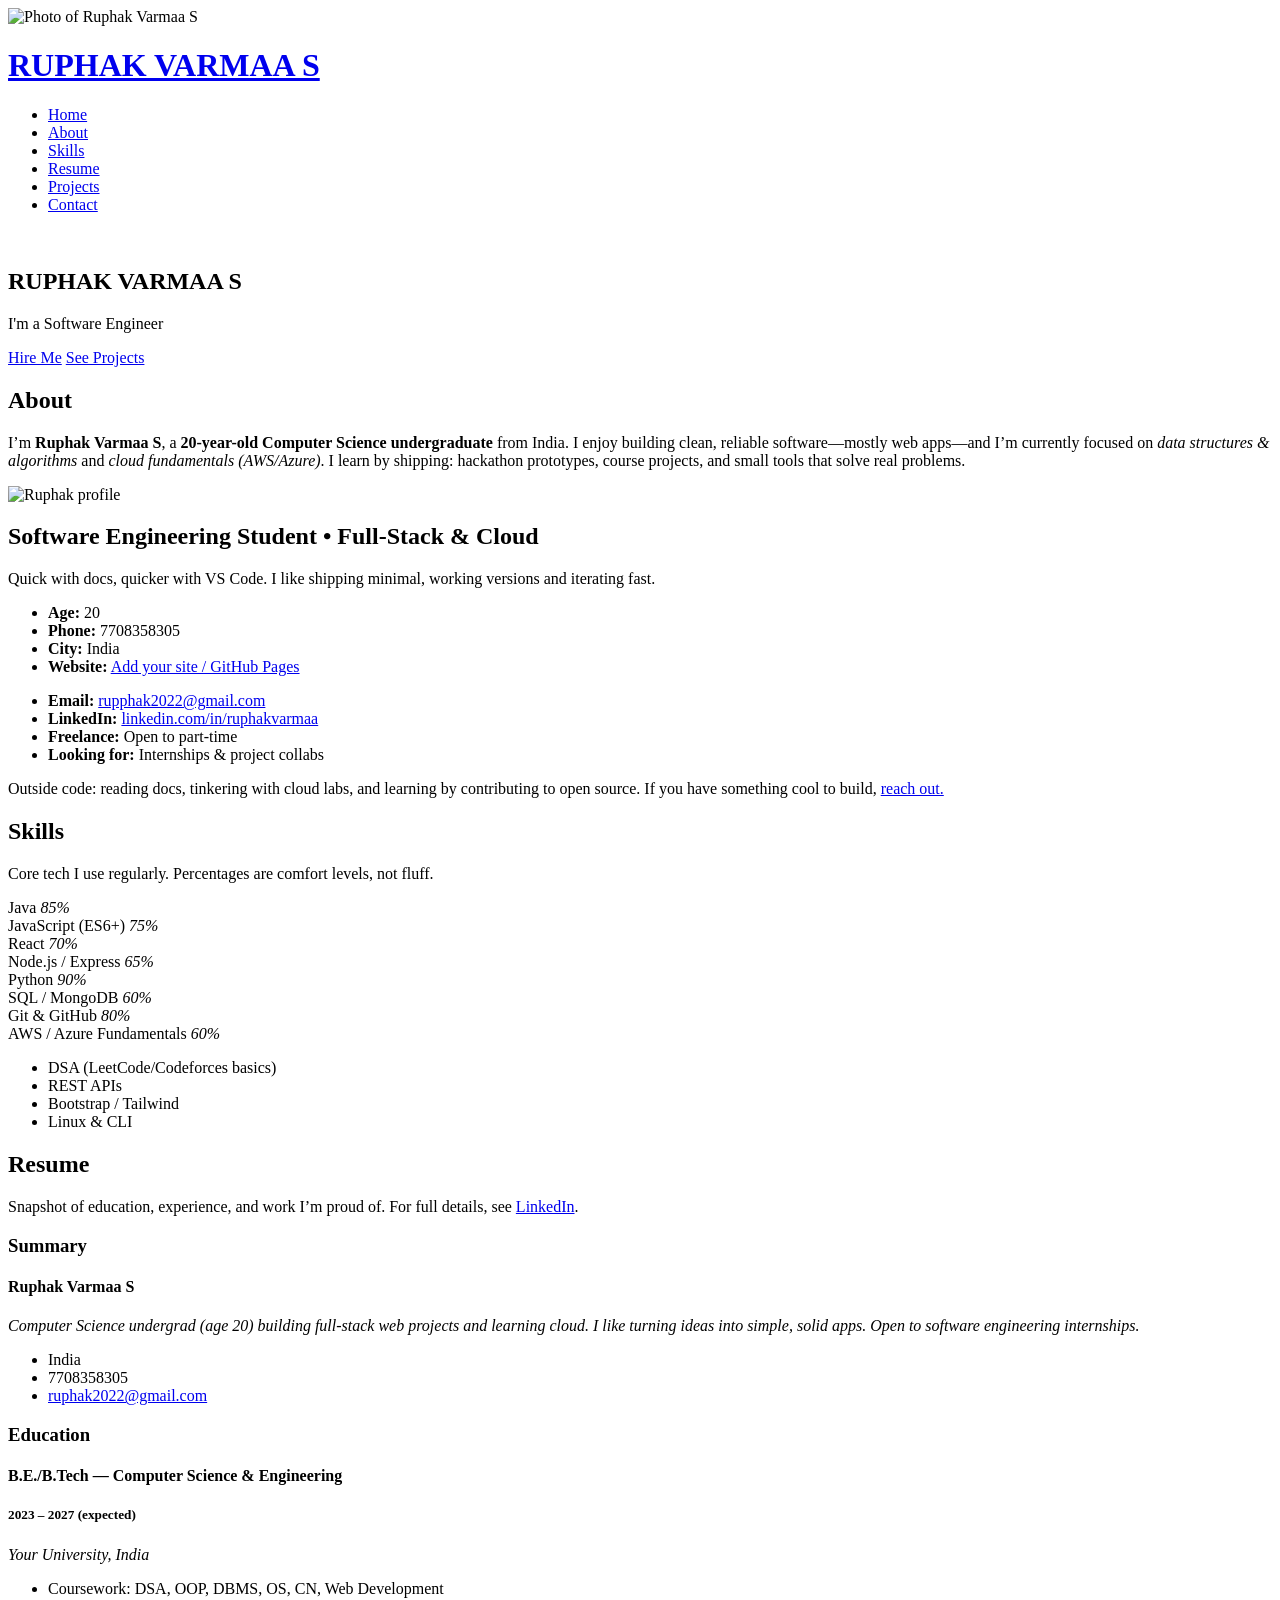
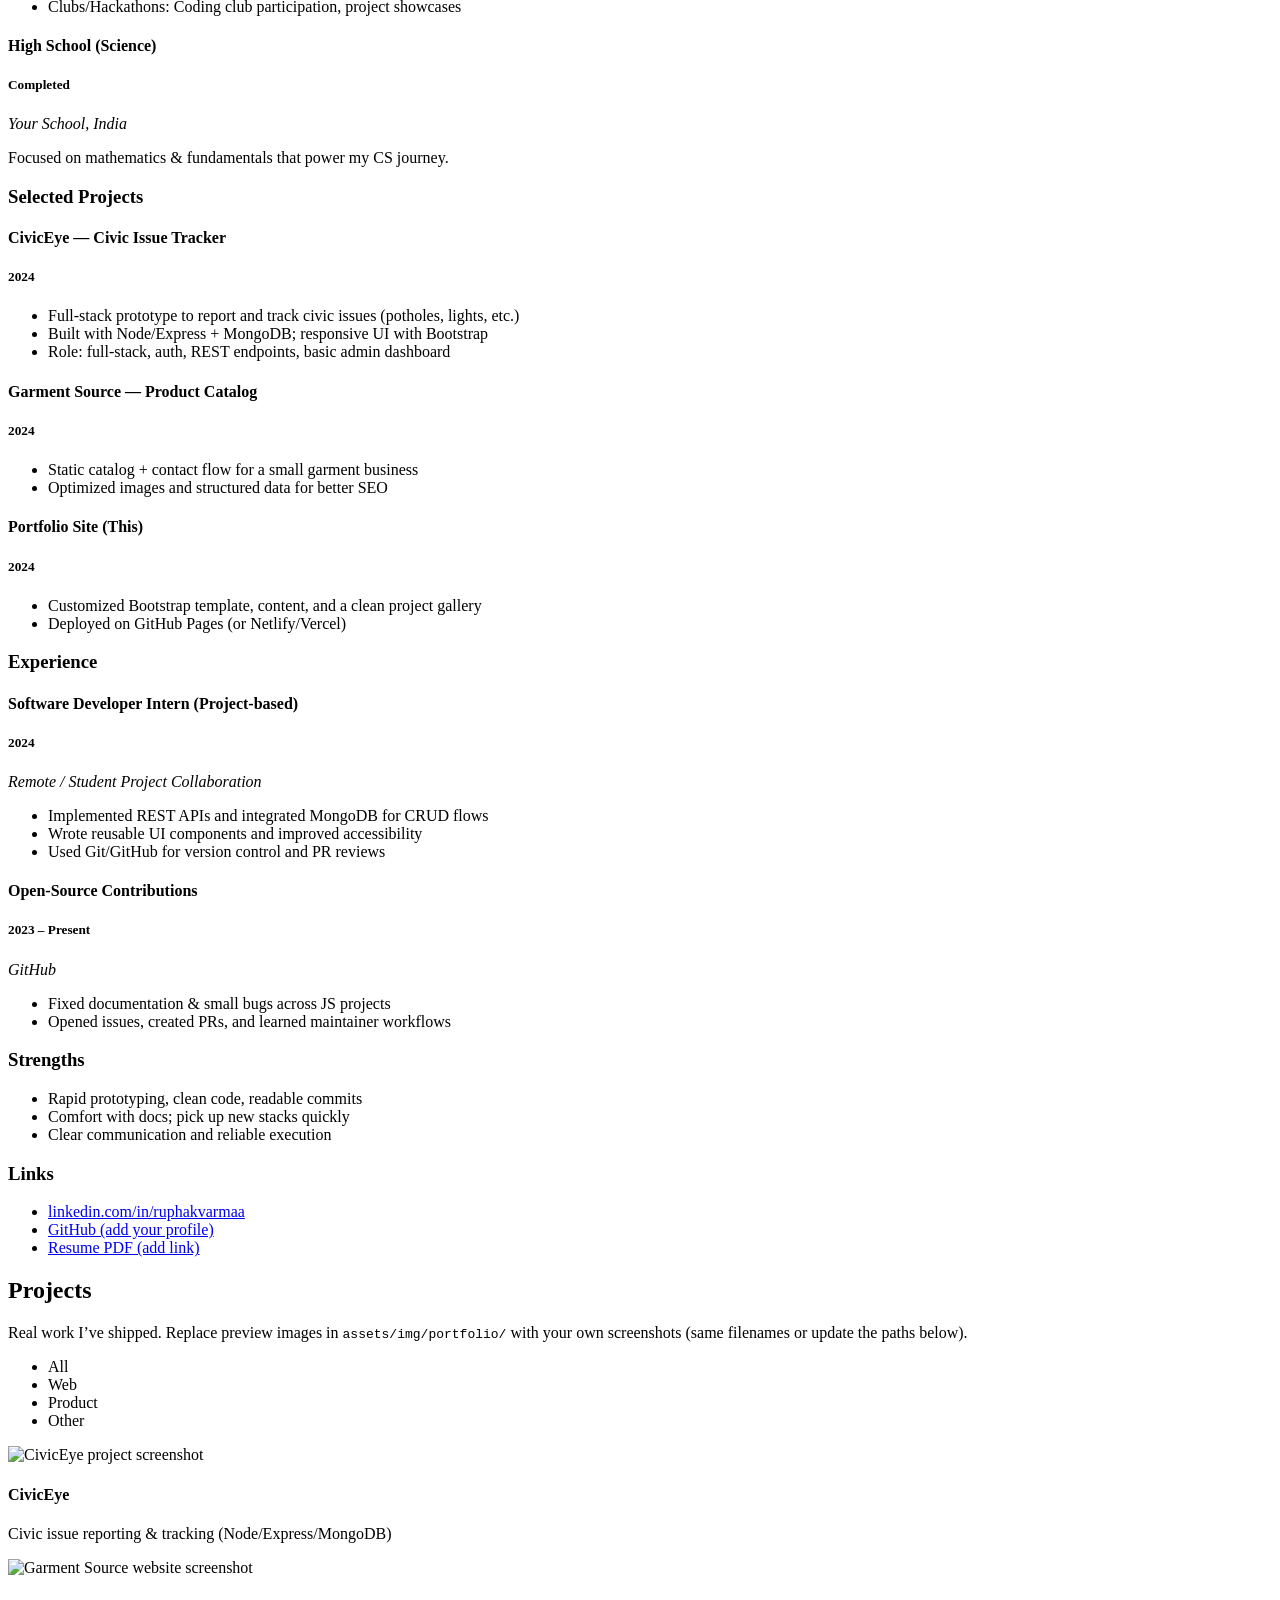
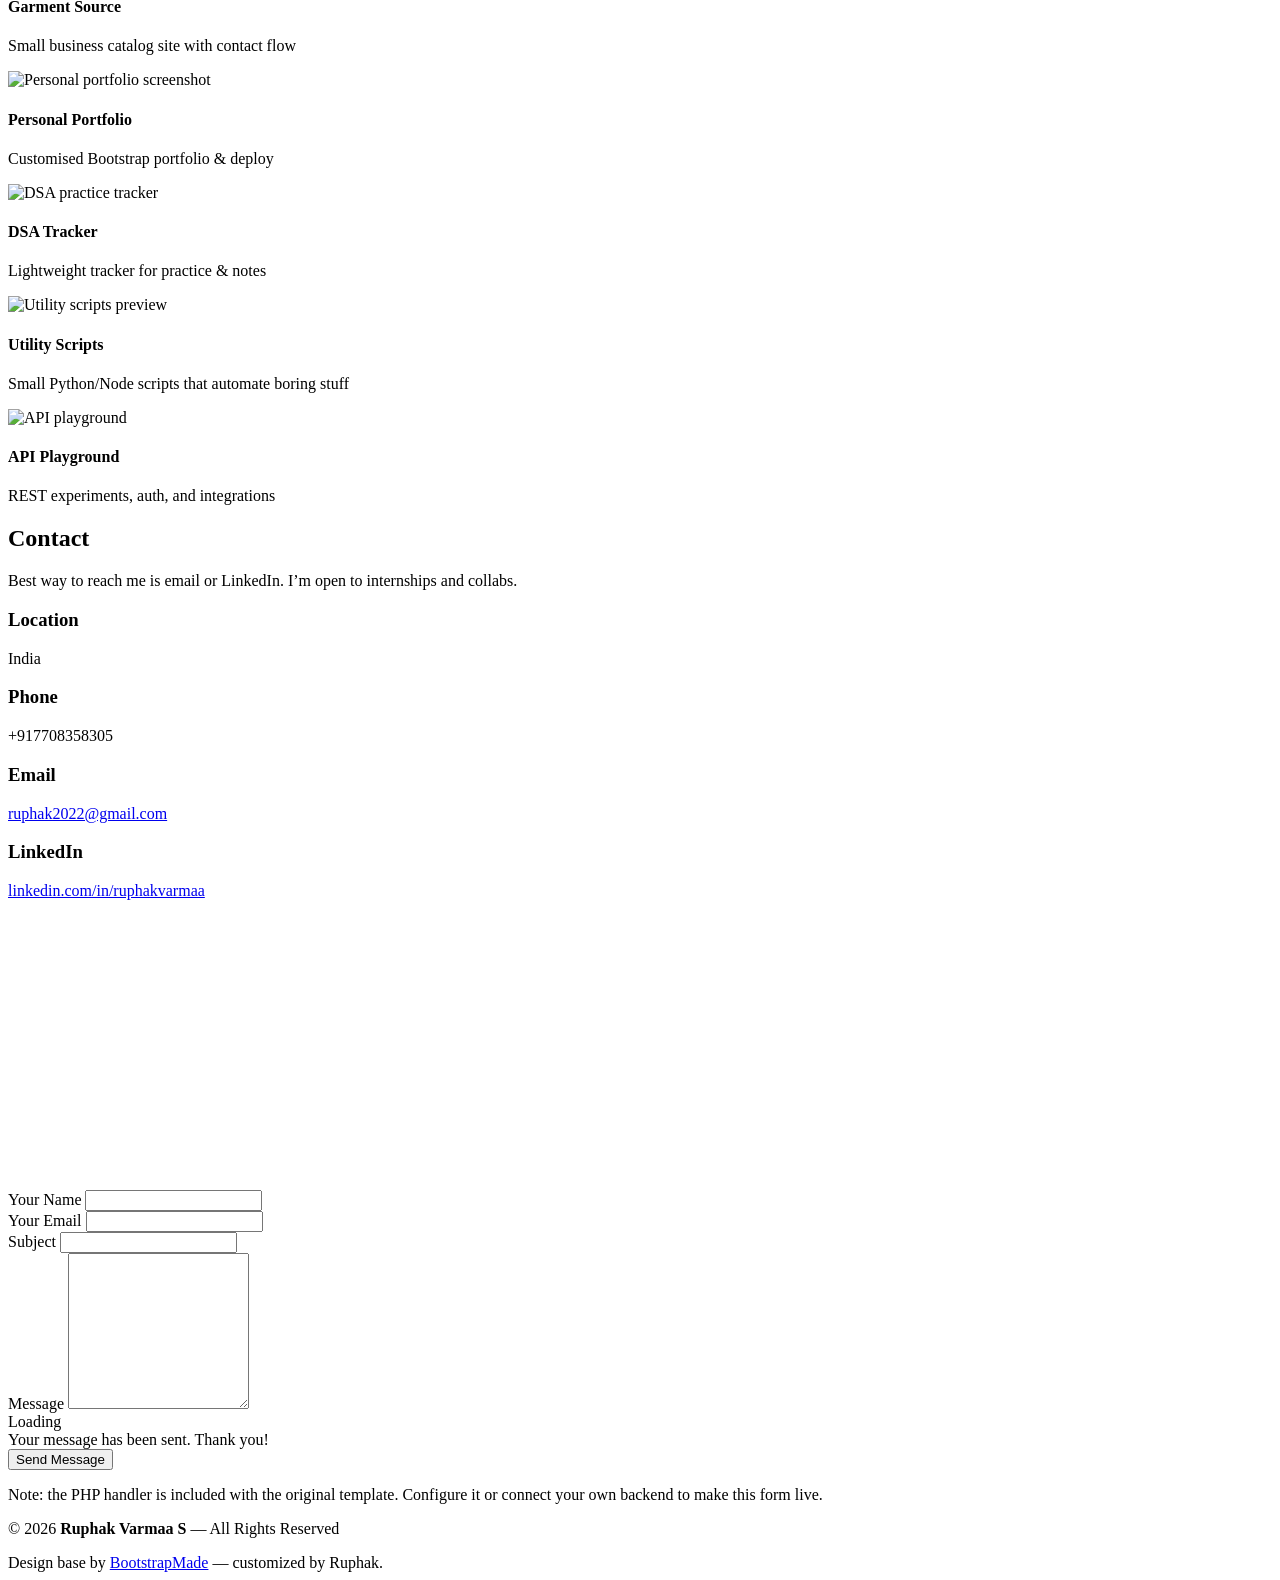
==== commit a8e78ebe: "cmmit" ====
--- a/index.html
+++ b/index.html
@@ -51,7 +51,7 @@
     </a>
 
     <div class="social-links text-center">
-      <!-- Update any you use; unknown ones left as # -->
+      
       <a href="#" class="twitter" aria-label="Twitter"><i class="bi bi-twitter-x"></i></a>
       <a href="#" class="instagram" aria-label="Instagram"><i class="bi bi-instagram"></i></a>
       <a href="#" class="github" aria-label="GitHub"><i class="bi bi-github"></i></a>
@@ -232,7 +232,7 @@
               <ul>
                 <li>India</li>
                 <li>7708358305</li>
-                <li><a href="mailto:rupphak2022@gmail.com">rupphak2022@gmail.com</a></li>
+                <li><a href="mailto:rupphak2022@gmail.com">ruphak2022@gmail.com</a></li>
               </ul>
             </div>
 
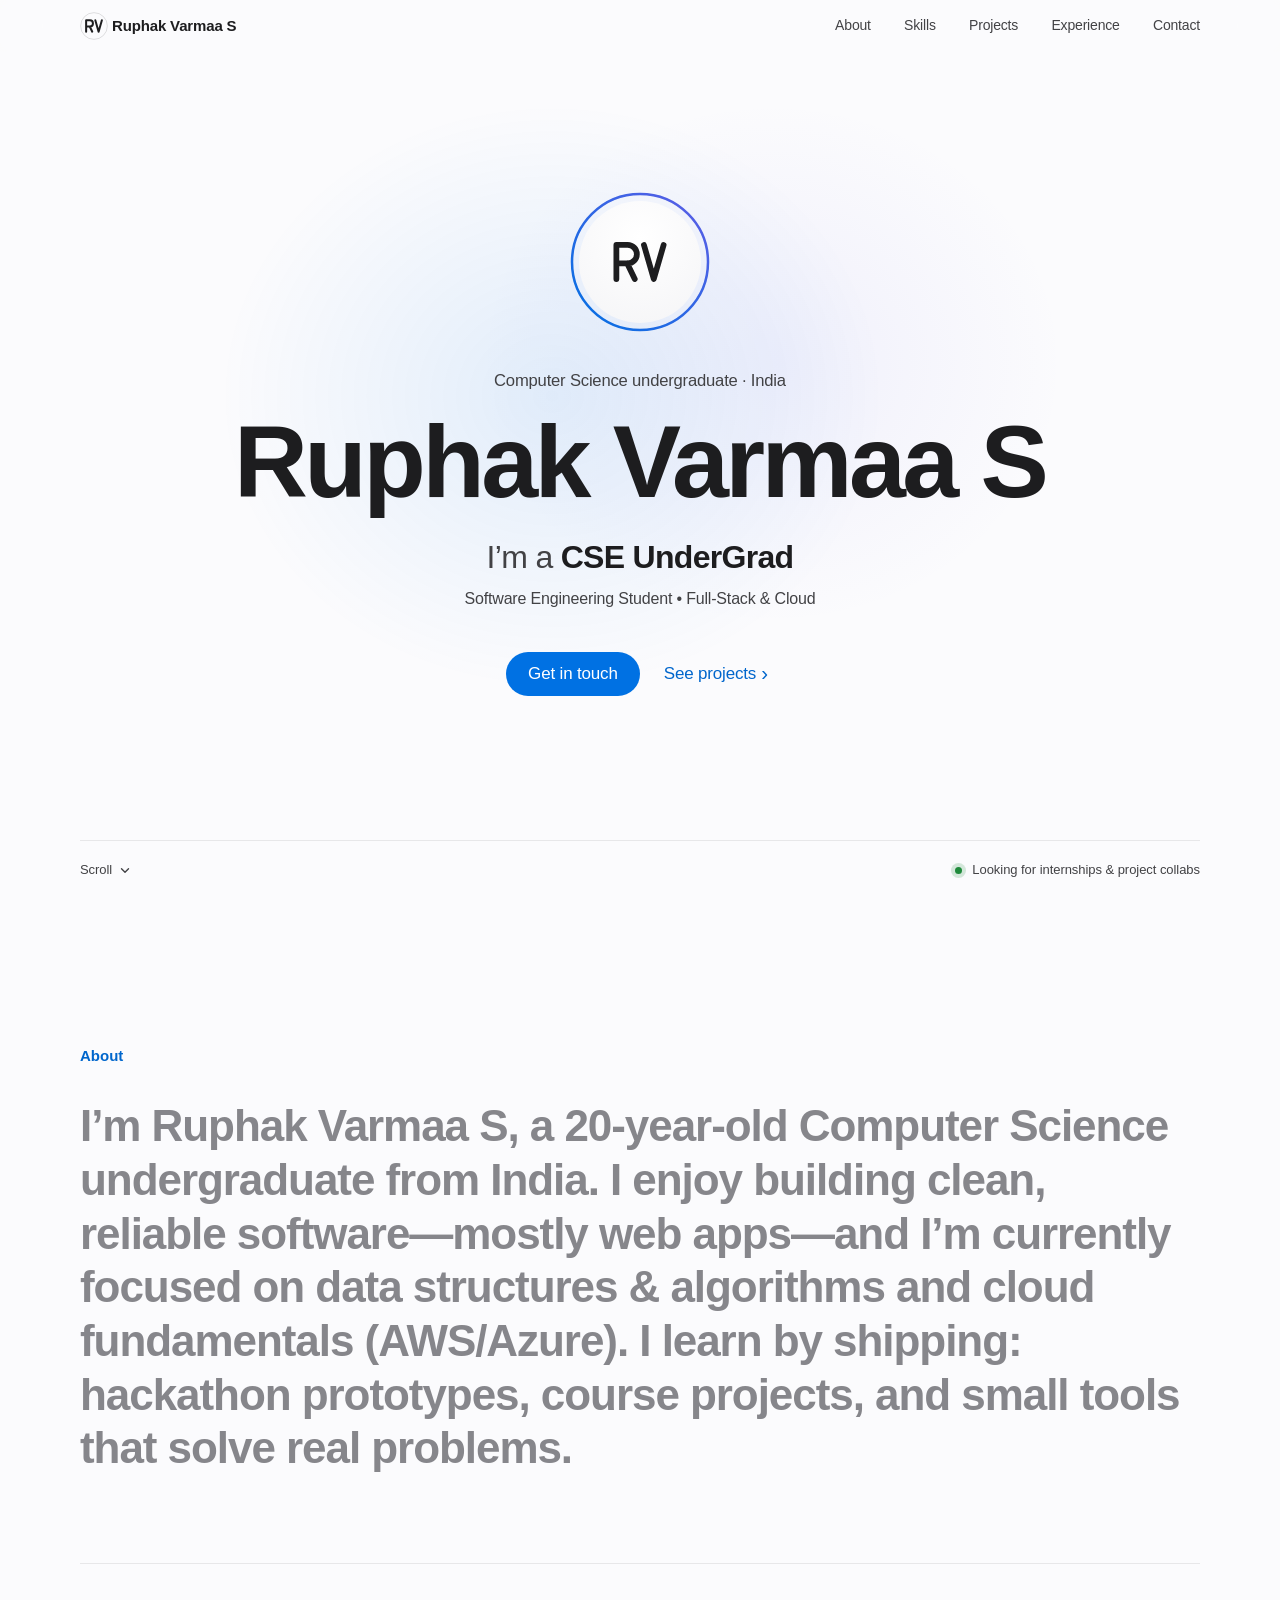
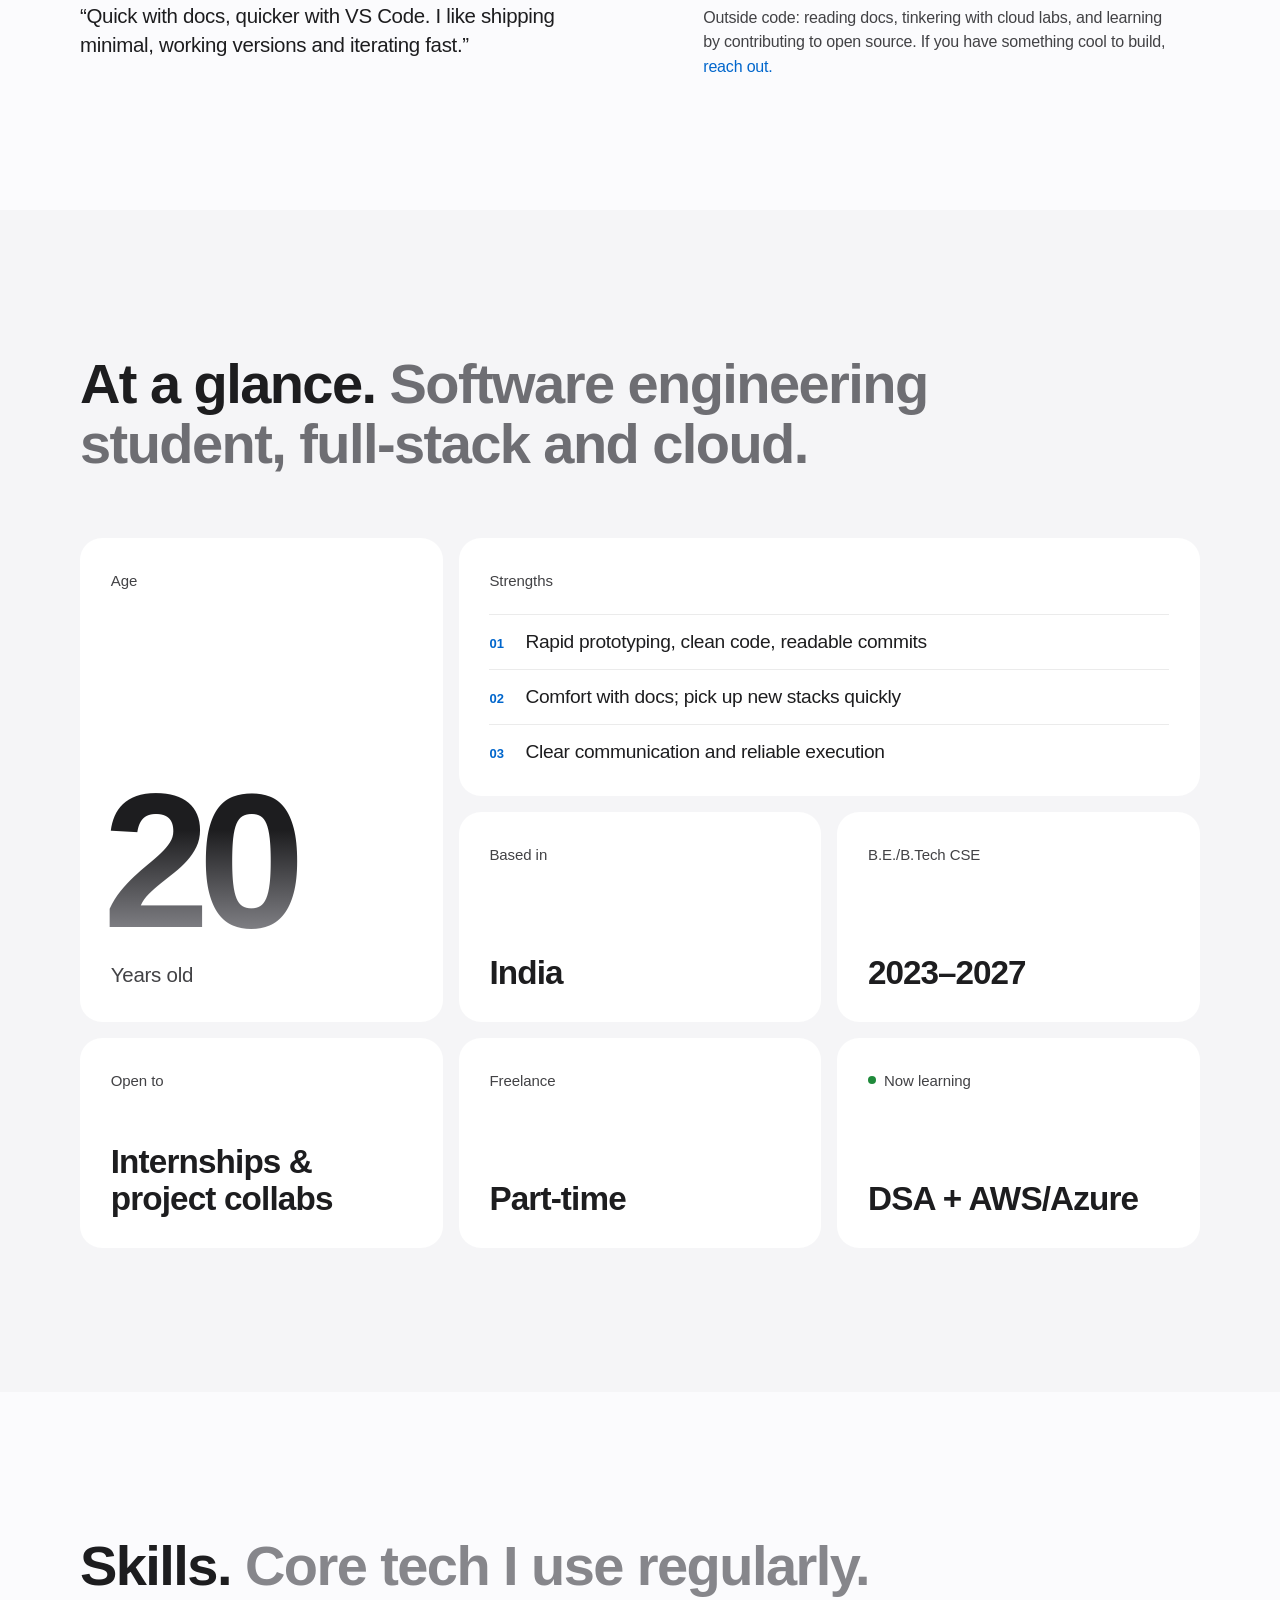
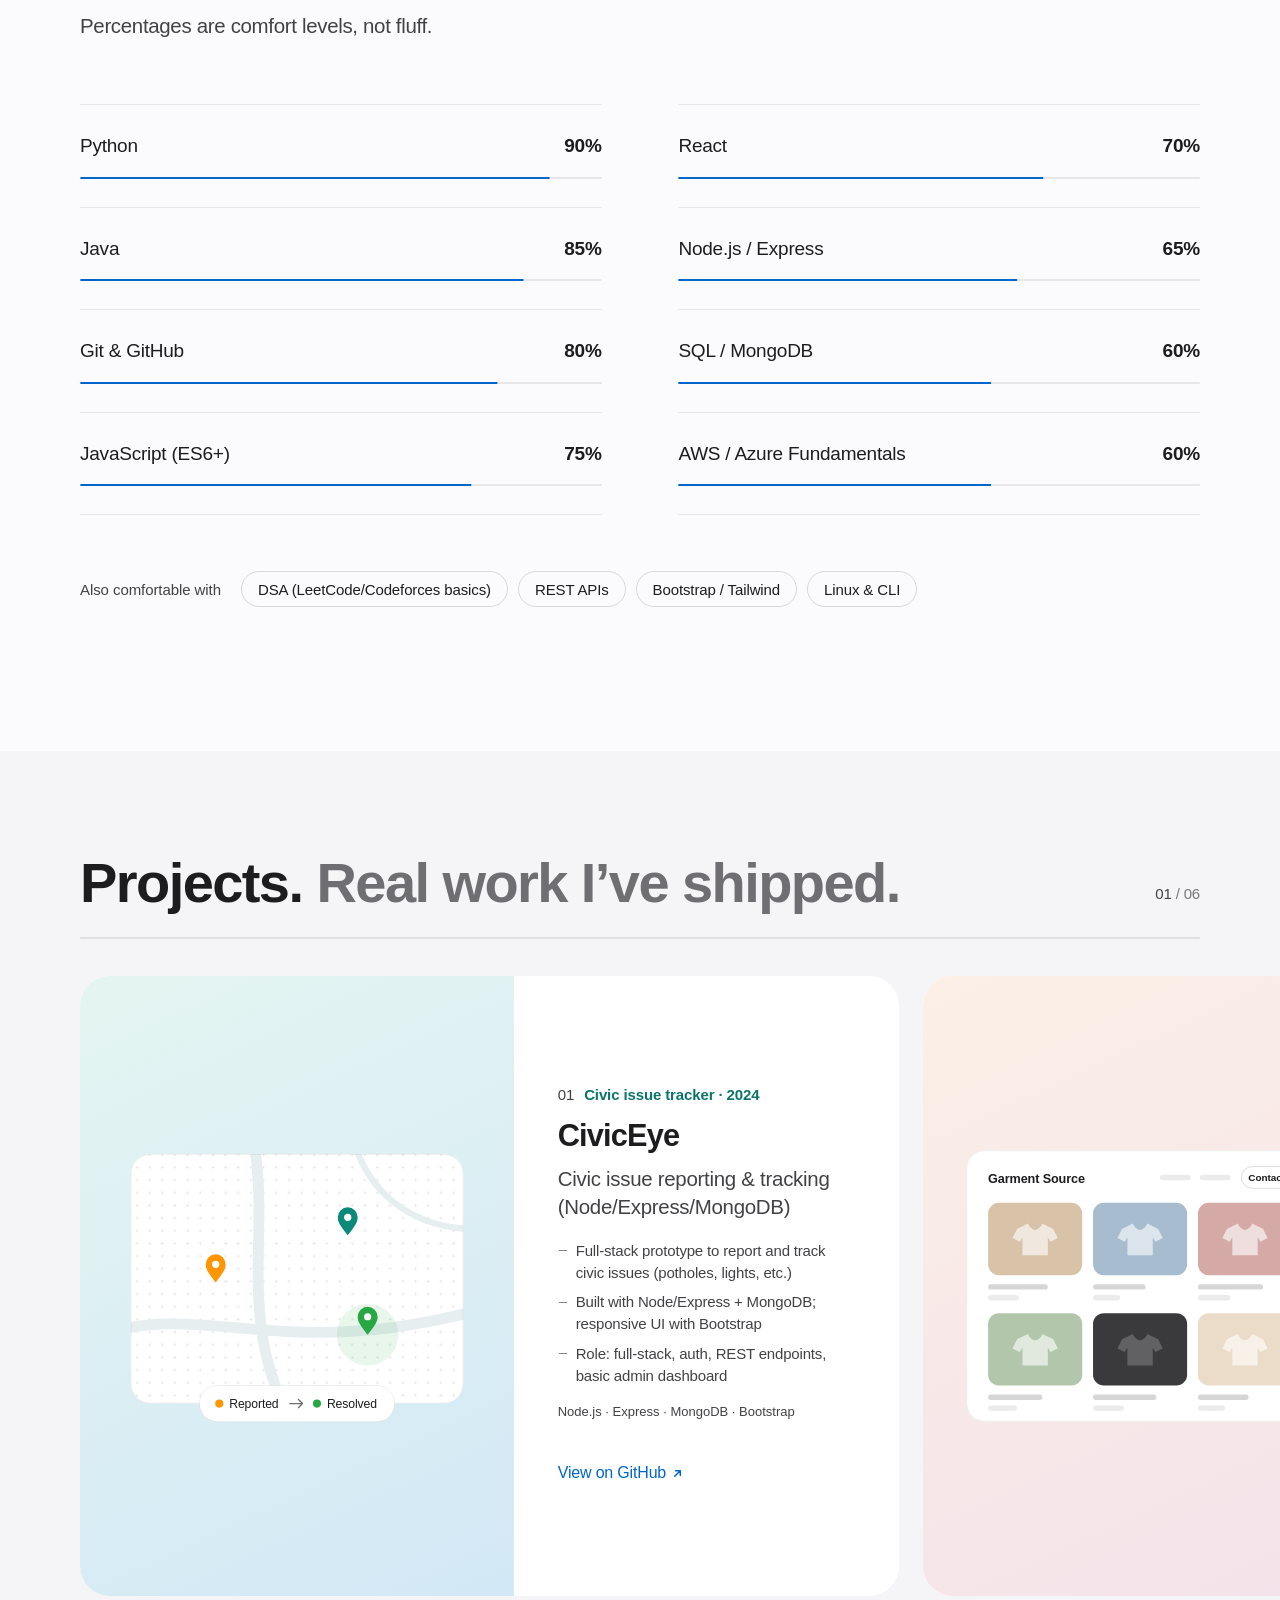
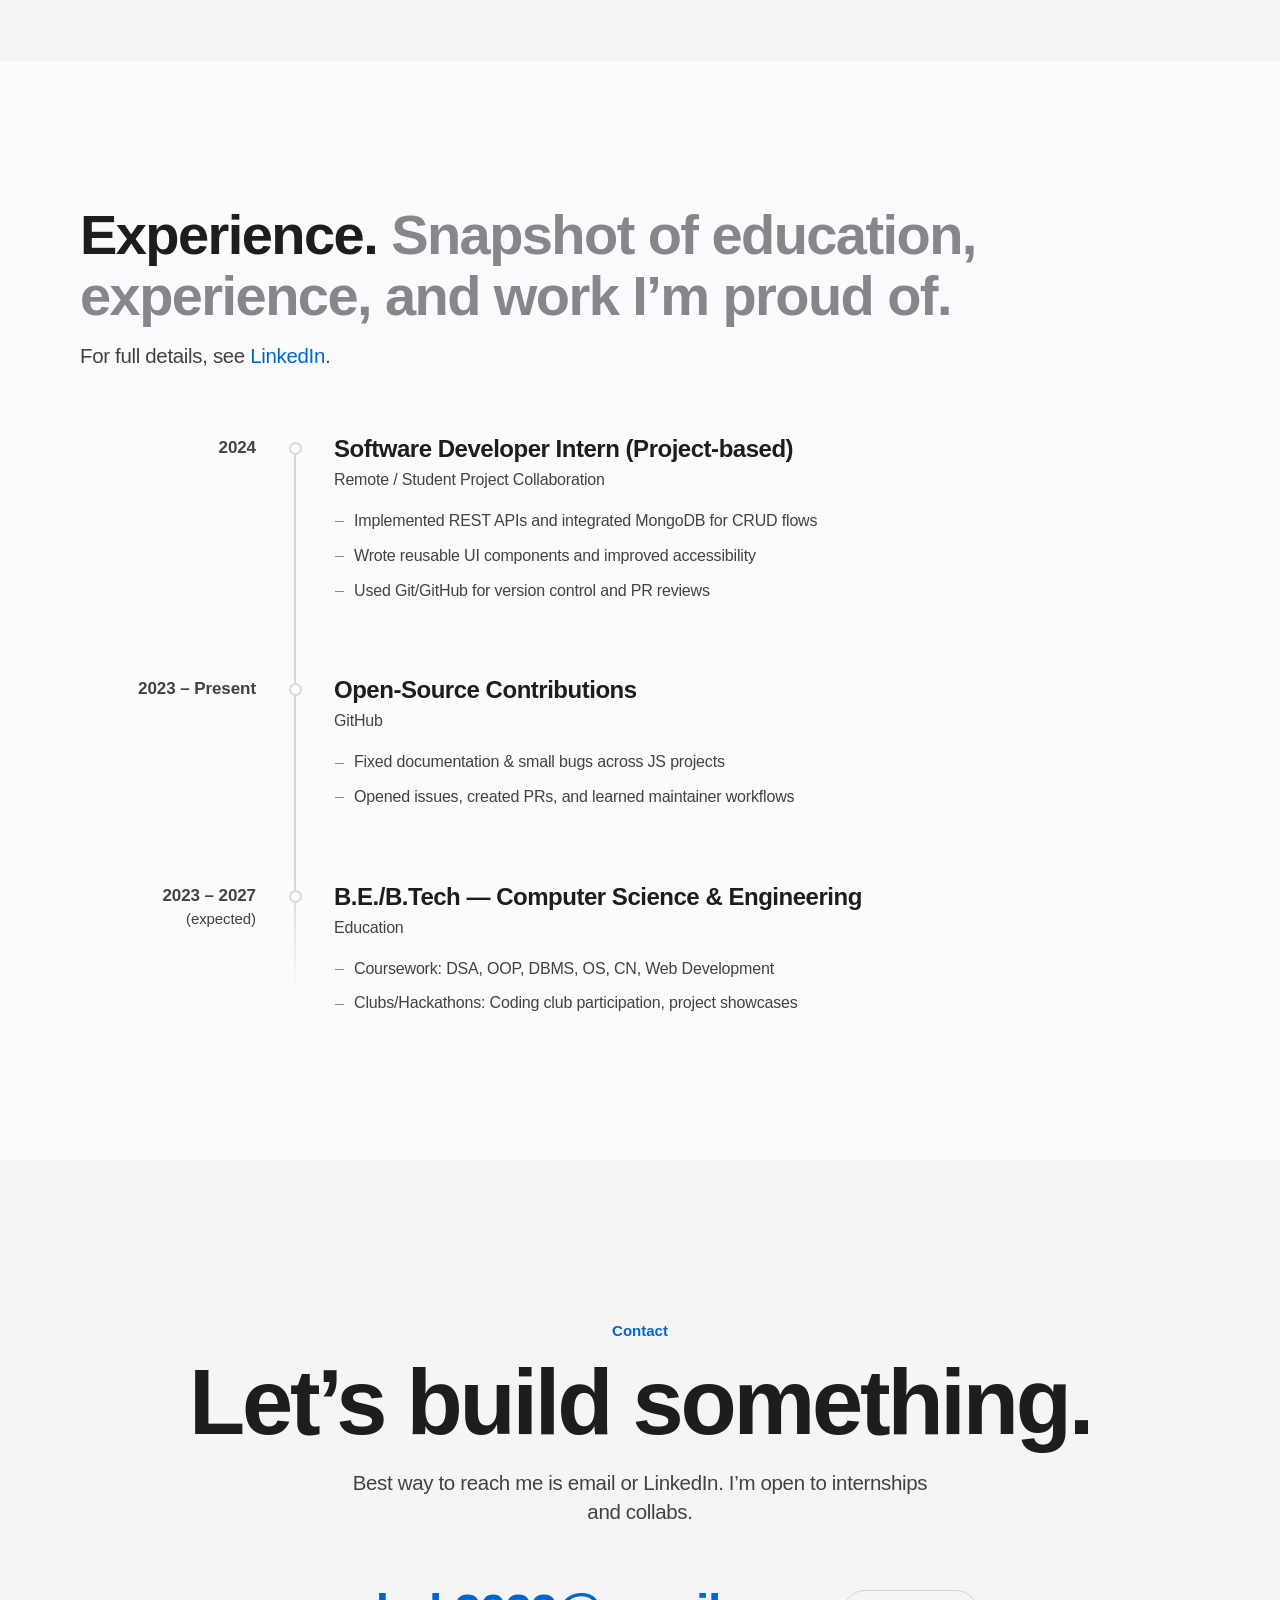
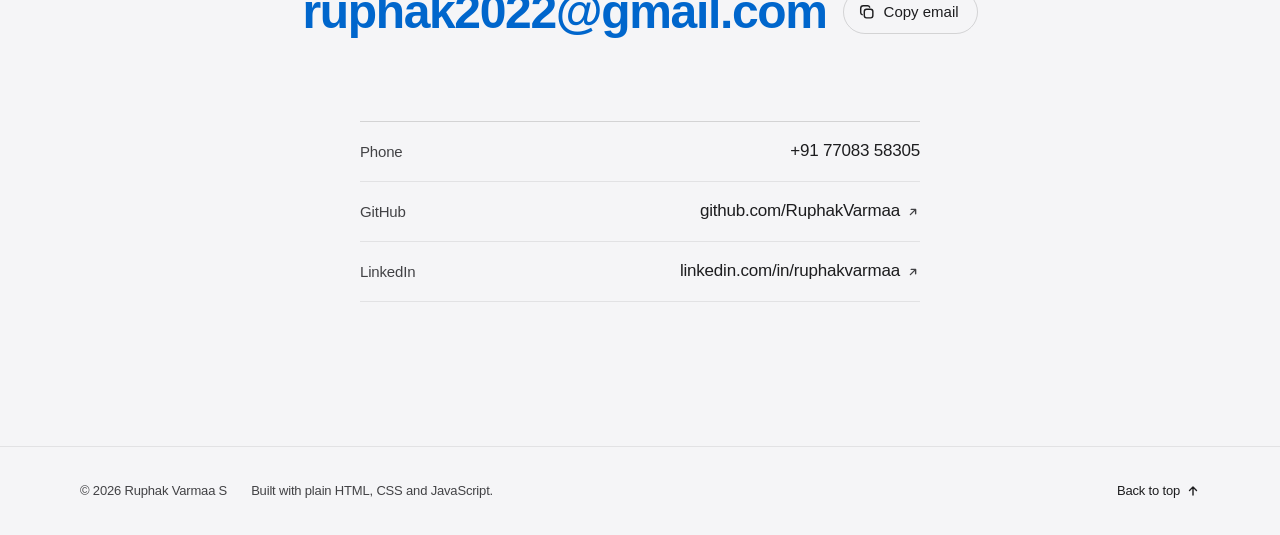
==== commit 81455ca6: "Redesign portfolio: Apple-style minimal single page with scroll animations Replace the BootstrapMade" ====
--- a/index.html
+++ b/index.html
@@ -1,573 +1,645 @@
-<!DOCTYPE html>
+<!doctype html>
 <html lang="en">
-
 <head>
   <meta charset="utf-8">
-  <meta content="width=device-width, initial-scale=1.0" name="viewport">
-  <title>Ruphak Varmaa S — Portfolio</title>
-  <meta content="Portfolio of Ruphak Varmaa S — software engineering, full-stack web, cloud, projects and contact." name="description">
-  <meta content="Ruphak, Varmaa, portfolio, software engineer, developer, full stack, cloud, projects" name="keywords">
-
-  <!-- Favicons -->
-  <link href="assets/img/favicon.png" rel="icon">
-  <link href="assets/img/apple-touch-icon.png" rel="apple-touch-icon">
-
-  <!-- Fonts -->
-  <link href="https://fonts.googleapis.com" rel="preconnect">
-  <link href="https://fonts.gstatic.com" rel="preconnect" crossorigin>
-  <link href="https://fonts.googleapis.com/css2?family=Roboto:wght@300;400;500;700;900&family=Poppins:wght@300;400;500;600;700;800;900&family=Raleway:wght@300;400;500;600;700;800;900&display=swap" rel="stylesheet">
-
-  <!-- Vendor CSS Files -->
-  <link href="assets/vendor/bootstrap/css/bootstrap.min.css" rel="stylesheet">
-  <link href="assets/vendor/bootstrap-icons/bootstrap-icons.css" rel="stylesheet">
-  <link href="assets/vendor/aos/aos.css" rel="stylesheet">
-  <link href="assets/vendor/glightbox/css/glightbox.min.css" rel="stylesheet">
-  <link href="assets/vendor/swiper/swiper-bundle.min.css" rel="stylesheet">
-
-  <!-- Main CSS File -->
-  <link href="assets/css/main.css" rel="stylesheet">
-
-  <!-- =======================================================
-  * Template Name: iPortfolio (Customized)
-  * Template URL: https://bootstrapmade.com/iportfolio-bootstrap-portfolio-websites-template/
-  * Updated: Customized for Ruphak Varmaa S
-  * License: https://bootstrapmade.com/license/
-  ======================================================== -->
+  <meta name="viewport" content="width=device-width, initial-scale=1, viewport-fit=cover">
+  <title>Ruphak Varmaa S — Software Engineering Student</title>
+  <meta name="description" content="Ruphak Varmaa S is a Computer Science undergraduate in India building clean, reliable web apps and learning cloud (AWS/Azure). Projects, skills, experience and contact.">
+  <meta name="author" content="Ruphak Varmaa S">
+  <meta name="color-scheme" content="light dark">
+  <meta name="theme-color" content="#fbfbfd" media="(prefers-color-scheme: light)">
+  <meta name="theme-color" content="#000000" media="(prefers-color-scheme: dark)">
+  <link rel="canonical" href="https://ruphakvarmaa.github.io/ruphak-portfolio/">
+
+  <meta property="og:type" content="website">
+  <meta property="og:site_name" content="Ruphak Varmaa S">
+  <meta property="og:title" content="Ruphak Varmaa S — Software Engineering Student">
+  <meta property="og:description" content="Computer Science undergraduate in India. Full-stack web and cloud. Projects, skills, experience and contact.">
+  <meta property="og:url" content="https://ruphakvarmaa.github.io/ruphak-portfolio/">
+  <meta property="og:image" content="https://ruphakvarmaa.github.io/ruphak-portfolio/assets/img/og.png">
+  <meta property="og:image:width" content="1200">
+  <meta property="og:image:height" content="630">
+  <meta property="og:image:alt" content="Ruphak Varmaa S — Software Engineering Student, Full-Stack and Cloud">
+  <meta property="og:locale" content="en_IN">
+  <meta name="twitter:card" content="summary_large_image">
+  <meta name="twitter:title" content="Ruphak Varmaa S — Software Engineering Student">
+  <meta name="twitter:description" content="Computer Science undergraduate in India. Full-stack web and cloud. Projects, skills, experience and contact.">
+  <meta name="twitter:image" content="https://ruphakvarmaa.github.io/ruphak-portfolio/assets/img/og.png">
+  <meta name="twitter:image:alt" content="Ruphak Varmaa S — Software Engineering Student, Full-Stack and Cloud">
+
+  <link rel="icon" href="assets/img/favicon.svg" type="image/svg+xml">
+  <link rel="apple-touch-icon" href="assets/img/apple-touch-icon.png">
+
+  <link rel="stylesheet" href="assets/css/tokens.css">
+  <link rel="stylesheet" href="assets/css/main.css">
+  <script>
+    // Progressive enhancement: hidden-initial motion states only apply under html.js.
+    // Failsafe: if main.js never boots, drop the class so nothing stays hidden.
+    (function (d) {
+      d.classList.add('js');
+      setTimeout(function () { if (!window.__rvReady) d.classList.remove('js'); }, 4000);
+    })(document.documentElement);
+  </script>
+  <script src="assets/js/main.js" defer></script>
+
+  <script type="application/ld+json">
+  {
+    "@context": "https://schema.org",
+    "@type": "Person",
+    "name": "Ruphak Varmaa S",
+    "url": "https://ruphakvarmaa.github.io/ruphak-portfolio/",
+    "email": "mailto:ruphak2022@gmail.com",
+    "jobTitle": "Software Engineering Student",
+    "description": "Computer Science undergraduate building full-stack web apps and learning cloud fundamentals.",
+    "address": { "@type": "PostalAddress", "addressCountry": "IN" },
+    "sameAs": [
+      "https://github.com/RuphakVarmaa",
+      "https://www.linkedin.com/in/ruphakvarmaa"
+    ],
+    "knowsAbout": [
+      "Java", "JavaScript", "React", "Node.js", "Express", "Python", "SQL", "MongoDB",
+      "Git", "GitHub", "AWS", "Azure", "Data Structures and Algorithms", "REST APIs", "Linux"
+    ]
+  }
+  </script>
 </head>
 
-<body class="index-page">
-
-  <!-- ======= Sidebar Header ======= -->
-  <header id="header" class="header dark-background d-flex flex-column">
-    <i class="header-toggle d-xl-none bi bi-list" aria-label="Open menu"></i>
-
-    <div class="profile-img">
-      <!-- Replace this file with your real photo -->
-      <img src="assets/img/my-profile-img.jpg" alt="Photo of Ruphak Varmaa S" class="img-fluid rounded-circle">
+<body>
+  <a class="skip-link" href="#main">Skip to content</a>
+
+  <!-- ===================== Navigation ===================== -->
+  <header class="nav" data-nav-bar>
+    <div class="nav-inner">
+      <a class="brand" href="#top" aria-label="Ruphak Varmaa S — back to top">
+        <svg class="brand-mark" viewBox="0 0 64 64" aria-hidden="true" focusable="false">
+          <circle cx="32" cy="32" r="30.5" class="brand-ring"/>
+          <path class="mono-glyph" d="M14 45V19h8.6a7 7 0 0 1 0 14H14m8.2 0l5.8 12M35 19l7.5 26 7.5-26"/>
+        </svg>
+        <span class="brand-name">Ruphak Varmaa S</span>
+      </a>
+
+      <button class="nav-toggle" type="button" aria-expanded="false" aria-controls="nav-menu" aria-label="Menu">
+        <span class="nav-toggle-bars" aria-hidden="true"></span>
+      </button>
+
+      <nav class="nav-menu" id="nav-menu" aria-label="Primary">
+        <ul class="nav-links">
+          <li style="--i:0"><a href="#about" data-nav-link="about">About</a></li>
+          <li style="--i:1"><a href="#skills" data-nav-link="skills">Skills</a></li>
+          <li style="--i:2"><a href="#projects" data-nav-link="projects">Projects</a></li>
+          <li style="--i:3"><a href="#experience" data-nav-link="experience">Experience</a></li>
+          <li style="--i:4"><a href="#contact" data-nav-link="contact">Contact</a></li>
+        </ul>
+      </nav>
     </div>
-
-    <a href="#hero" class="logo d-flex align-items-center justify-content-center">
-      <h1 class="sitename">RUPHAK VARMAA S</h1>
-    </a>
-
-    <div class="social-links text-center">
-      
-      <a href="#" class="twitter" aria-label="Twitter"><i class="bi bi-twitter-x"></i></a>
-      <a href="#" class="instagram" aria-label="Instagram"><i class="bi bi-instagram"></i></a>
-      <a href="#" class="github" aria-label="GitHub"><i class="bi bi-github"></i></a>
-      <a href="https://www.linkedin.com/in/ruphakvarmaa" class="linkedin" aria-label="LinkedIn" target="_blank" rel="noopener"><i class="bi bi-linkedin"></i></a>
-    </div>
-
-    <nav id="navmenu" class="navmenu">
-      <ul>
-        <li><a href="#hero" class="active"><i class="bi bi-house navicon"></i> <span>Home</span></a></li>
-        <li><a href="#about"><i class="bi bi-person navicon"></i> <span>About</span></a></li>
-        <li><a href="#skills"><i class="bi bi-lightning-charge navicon"></i> <span>Skills</span></a></li>
-        <li><a href="#resume"><i class="bi bi-file-earmark-text navicon"></i> <span>Resume</span></a></li>
-        <li><a href="#portfolio"><i class="bi bi-images navicon"></i> <span>Projects</span></a></li>
-        <li><a href="#contact"><i class="bi bi-envelope navicon"></i> <span>Contact</span></a></li>
-      </ul>
-    </nav>
   </header>
-  <!-- End Sidebar Header -->
-
-  <main class="main">
-
-    <!-- ======= Hero Section ======= -->
-    <section id="hero" class="hero section dark-background">
-      <img src="assets/img/hero-bg.jpg" alt="" data-aos="fade-in">
-
-      <div class="container" data-aos="fade-up" data-aos-delay="100">
-        <h2>RUPHAK VARMAA S</h2>
-        <p>I'm a
-          <span class="typed"
-            data-typed-items="CSE UnderGrad,Full-Stack Developer,Devops Specialist,Open-Source Contributor">
-            Software Engineer
-          </span>
-        </p>
-        <div class="mt-3">
-          <a href="#contact" class="btn btn-primary btn-sm me-2"><i class="bi bi-send"></i> Hire Me</a>
-          <a href="#portfolio" class="btn btn-outline-light btn-sm"><i class="bi bi-card-image"></i> See Projects</a>
+
+  <main id="main" tabindex="-1">
+
+    <!-- ===================== Hero ===================== -->
+    <section class="hero" id="top" aria-labelledby="hero-title" data-track data-track-start="0" data-track-end="0">
+      <div class="hero-glow" aria-hidden="true"></div>
+
+      <div class="hero-stage">
+        <div class="hero-avatar enter" style="--i:0">
+          <div class="avatar" data-photo="assets/img/profile.jpg">
+            <svg class="avatar-mono" viewBox="0 0 140 140" aria-hidden="true" focusable="false">
+              <defs>
+                <linearGradient id="ring-grad" x1="0" y1="0" x2="1" y2="1">
+                  <stop offset="0" class="ring-stop-a"/>
+                  <stop offset="1" class="ring-stop-b"/>
+                </linearGradient>
+                <radialGradient id="disc-grad" cx=".5" cy=".3" r=".8">
+                  <stop offset="0" class="disc-stop-a"/>
+                  <stop offset="1" class="disc-stop-b"/>
+                </radialGradient>
+              </defs>
+              <circle cx="70" cy="70" r="68" class="avatar-track"/>
+              <circle cx="70" cy="70" r="68" class="avatar-ring" pathLength="1" stroke="url(#ring-grad)"/>
+              <circle cx="70" cy="70" r="61" fill="url(#disc-grad)"/>
+              <path class="mono-glyph avatar-glyph" transform="translate(28 28) scale(1.3125)" d="M14 45V19h8.6a7 7 0 0 1 0 14H14m8.2 0l5.8 12M35 19l7.5 26 7.5-26"/>
+            </svg>
+          </div>
         </div>
+
+        <p class="hero-eyebrow enter" style="--i:1">Computer Science undergraduate · India</p>
+
+        <h1 class="hero-name enter" id="hero-title" style="--i:2">Ruphak Varmaa S</h1>
+
+        <div class="hero-meta">
+          <p class="hero-role enter" style="--i:3">
+            <span class="sr-only">I’m a CSE UnderGrad, Full-Stack Developer, Devops Specialist and Open-Source Contributor.</span>
+            <span class="role-line" aria-hidden="true">
+              <span class="role-prefix">I’m</span>
+              <span class="rot" data-rotator>
+                <span class="rot-item is-active"><span class="rot-art">a</span> CSE UnderGrad</span>
+                <span class="rot-item"><span class="rot-art">a</span> Full-Stack Developer</span>
+                <span class="rot-item"><span class="rot-art">a</span> Devops Specialist</span>
+                <span class="rot-item"><span class="rot-art">an</span> Open-Source Contributor</span>
+              </span>
+            </span>
+          </p>
+          <p class="hero-sub enter" style="--i:4"><span class="nb">Software Engineering Student</span> • <span class="nb">Full-Stack &amp; Cloud</span></p>
+
+          <div class="hero-cta enter" style="--i:5">
+            <a class="btn btn-primary" href="#contact">Get in touch</a>
+            <a class="link-more" href="#projects">See projects <span aria-hidden="true">›</span></a>
+          </div>
+        </div>
+      </div>
+
+      <div class="hero-foot container">
+        <p class="scroll-cue" aria-hidden="true">Scroll<svg viewBox="0 0 16 16" focusable="false"><path d="M4 6.5l4 4 4-4"/></svg></p>
+        <p class="hero-status"><span class="status-dot" aria-hidden="true"></span>Looking for internships &amp; project collabs</p>
       </div>
     </section>
-    <!-- End Hero -->
-
-    <!-- ======= About Section ======= -->
-    <section id="about" class="about section">
-      <div class="container section-title" data-aos="fade-up">
-        <h2>About</h2>
-        <p class="mb-0">
+
+    <!-- ===================== About / statement ===================== -->
+    <section class="statement" id="about" aria-labelledby="about-title" data-nav-section="about">
+      <div class="container">
+        <h2 class="eyebrow" id="about-title" data-reveal>About</h2>
+
+        <p class="statement-text" data-statement data-track data-track-start=".88" data-track-end=".5">
           I’m <strong>Ruphak Varmaa S</strong>, a <strong>20-year-old Computer Science undergraduate</strong> from India.
           I enjoy building clean, reliable software—mostly web apps—and I’m currently focused on
-          <em>data structures & algorithms</em> and <em>cloud fundamentals (AWS/Azure)</em>.
+          <em>data structures &amp; algorithms</em> and <em>cloud fundamentals (AWS/Azure)</em>.
           I learn by shipping: hackathon prototypes, course projects, and small tools that solve real problems.
         </p>
-      </div>
-
-      <div class="container" data-aos="fade-up" data-aos-delay="100">
-        <div class="row gy-4 justify-content-center">
-          <div class="col-lg-4">
-            <img src="assets/img/my-profile-img.jpg" class="img-fluid rounded-3" alt="Ruphak profile">
-          </div>
-          <div class="col-lg-8 content">
-            <h2>Software Engineering Student • Full-Stack &amp; Cloud</h2>
-            <p class="fst-italic py-3">
-              Quick with docs, quicker with VS Code. I like shipping minimal, working versions and iterating fast.
-            </p>
-
-            <div class="row">
-              <div class="col-lg-6">
-                <ul>
-                  <li><i class="bi bi-chevron-right"></i> <strong>Age:</strong> <span>20</span></li>
-                  <li><i class="bi bi-chevron-right"></i> <strong>Phone:</strong> <span>7708358305</span></li>
-                  <li><i class="bi bi-chevron-right"></i> <strong>City:</strong> <span>India</span></li>
-                  <li><i class="bi bi-chevron-right"></i> <strong>Website:</strong> <span><a href="#" target="_blank" rel="noopener">Add your site / GitHub Pages</a></span></li>
+
+        <div class="statement-foot">
+          <blockquote class="pull" data-reveal style="--i:0">
+            <p>“Quick with docs, quicker with VS Code. I like shipping minimal, working versions and iterating fast.”</p>
+          </blockquote>
+          <p class="outside" data-reveal style="--i:1">
+            Outside code: reading docs, tinkering with cloud labs, and learning by contributing to open source.
+            If you have something cool to build, <a class="text-link" href="#contact">reach out.</a>
+          </p>
+        </div>
+      </div>
+    </section>
+
+    <!-- ===================== Facts (bento) ===================== -->
+    <section class="facts band" aria-labelledby="facts-title" data-nav-section="about">
+      <div class="container">
+        <header class="section-head" data-reveal>
+          <h2 class="headline" id="facts-title">At a glance. <span class="muted">Software engineering student, full-stack and cloud.</span></h2>
+        </header>
+
+        <ul class="bento">
+          <li class="tile tile-age" data-reveal style="--i:0">
+            <p class="tile-label">Age</p>
+            <p class="tile-giant" aria-hidden="true">20</p>
+            <p class="tile-caption"><span class="sr-only">20 </span>Years old</p>
+          </li>
+
+          <li class="tile tile-strengths" data-reveal style="--i:1">
+            <p class="tile-label">Strengths</p>
+            <ol class="strengths">
+              <li><span class="idx" aria-hidden="true">01</span>Rapid prototyping, clean code, readable commits</li>
+              <li><span class="idx" aria-hidden="true">02</span>Comfort with docs; pick up new stacks quickly</li>
+              <li><span class="idx" aria-hidden="true">03</span>Clear communication and reliable execution</li>
+            </ol>
+          </li>
+
+          <li class="tile tile-loc" data-reveal style="--i:2">
+            <p class="tile-label">Based in</p>
+            <p class="tile-value">India</p>
+          </li>
+
+          <li class="tile tile-edu" data-reveal style="--i:3">
+            <p class="tile-label">B.E./B.Tech CSE</p>
+            <p class="tile-value num">2023–2027</p>
+          </li>
+
+          <li class="tile tile-open" data-reveal style="--i:4">
+            <p class="tile-label">Open to</p>
+            <p class="tile-value">Internships &amp; project collabs</p>
+          </li>
+
+          <li class="tile tile-free" data-reveal style="--i:5">
+            <p class="tile-label">Freelance</p>
+            <p class="tile-value">Part-time</p>
+          </li>
+
+          <li class="tile tile-now" data-reveal style="--i:6">
+            <p class="tile-label"><span class="live-dot" aria-hidden="true"></span>Now learning</p>
+            <p class="tile-value">DSA + AWS/Azure</p>
+          </li>
+        </ul>
+      </div>
+    </section>
+
+    <!-- ===================== Skills ===================== -->
+    <section class="skills" id="skills" aria-labelledby="skills-title" data-nav-section="skills">
+      <div class="container">
+        <header class="section-head" data-reveal>
+          <h2 class="headline" id="skills-title">Skills. <span class="muted">Core tech I use regularly.</span></h2>
+          <p class="lede">Percentages are comfort levels, not fluff.</p>
+        </header>
+
+        <ol class="ledger" aria-label="Skills by comfort level">
+          <li class="skill" data-reveal style="--i:0;--v:.90"><span class="skill-name">Python</span><span class="meter" aria-hidden="true"><i></i></span><span class="skill-val num">90%</span></li>
+          <li class="skill" data-reveal style="--i:1;--v:.85"><span class="skill-name">Java</span><span class="meter" aria-hidden="true"><i></i></span><span class="skill-val num">85%</span></li>
+          <li class="skill" data-reveal style="--i:2;--v:.80"><span class="skill-name">Git &amp; GitHub</span><span class="meter" aria-hidden="true"><i></i></span><span class="skill-val num">80%</span></li>
+          <li class="skill" data-reveal style="--i:3;--v:.75"><span class="skill-name">JavaScript (ES6+)</span><span class="meter" aria-hidden="true"><i></i></span><span class="skill-val num">75%</span></li>
+          <li class="skill" data-reveal style="--i:4;--v:.70"><span class="skill-name">React</span><span class="meter" aria-hidden="true"><i></i></span><span class="skill-val num">70%</span></li>
+          <li class="skill" data-reveal style="--i:5;--v:.65"><span class="skill-name">Node.js / Express</span><span class="meter" aria-hidden="true"><i></i></span><span class="skill-val num">65%</span></li>
+          <li class="skill" data-reveal style="--i:6;--v:.60"><span class="skill-name">SQL / MongoDB</span><span class="meter" aria-hidden="true"><i></i></span><span class="skill-val num">60%</span></li>
+          <li class="skill" data-reveal style="--i:7;--v:.60"><span class="skill-name">AWS / Azure Fundamentals</span><span class="meter" aria-hidden="true"><i></i></span><span class="skill-val num">60%</span></li>
+        </ol>
+
+        <div class="also" data-reveal>
+          <h3 class="also-label">Also comfortable with</h3>
+          <ul class="tags">
+            <li class="tag">DSA (LeetCode/Codeforces basics)</li>
+            <li class="tag">REST APIs</li>
+            <li class="tag">Bootstrap / Tailwind</li>
+            <li class="tag">Linux &amp; CLI</li>
+          </ul>
+        </div>
+      </div>
+    </section>
+
+    <!-- ===================== Projects (pinned horizontal gallery) ===================== -->
+    <section class="gallery band" id="projects" aria-labelledby="projects-title" data-nav-section="projects" data-gallery>
+      <div class="gallery-pin">
+        <div class="container gallery-head">
+          <h2 class="headline" id="projects-title" data-reveal>Projects. <span class="muted">Real work I’ve shipped.</span></h2>
+          <p class="gallery-count num" aria-hidden="true"><span data-count>01</span><span class="of"> / 06</span></p>
+          <div class="gallery-progress" aria-hidden="true"><i data-progress></i></div>
+        </div>
+
+        <ol class="gallery-track" style="--n:6">
+
+          <!-- 1. CivicEye -->
+          <li class="project" data-reveal style="--i:0;--pi:0">
+            <article class="card" aria-labelledby="p1-title">
+              <div class="art art-civic" aria-hidden="true">
+                <div class="art-stage">
+                  <svg class="art-svg" viewBox="0 0 480 360" focusable="false">
+                    <defs>
+                      <pattern id="civ-dots" width="14" height="14" patternUnits="userSpaceOnUse"><circle cx="7" cy="7" r="1.25" class="a-dot"/></pattern>
+                      <clipPath id="civ-clip"><rect x="56" y="34" width="368" height="276" rx="22"/></clipPath>
+                    </defs>
+                    <rect x="56" y="34" width="368" height="276" rx="22" class="a-win"/>
+                    <g clip-path="url(#civ-clip)">
+                      <rect x="56" y="34" width="368" height="276" fill="url(#civ-dots)"/>
+                      <path d="M30 232C140 198 236 266 450 204" class="a-road"/>
+                      <path d="M190 10C214 120 168 222 240 340" class="a-road"/>
+                      <path d="M300 10C318 86 380 122 450 116" class="a-road a-road-s"/>
+                      <circle cx="318" cy="234" r="34" class="a-zone"/>
+                    </g>
+                    <rect x="56.5" y="34.5" width="367" height="275" rx="21.5" class="a-outline"/>
+                    <g transform="translate(150 176)"><g class="pin" style="--d:0">
+                      <circle r="14" class="pin-pulse warn"/>
+                      <path d="M0 0C-7-9-11-14-11-20a11 11 0 1 1 22 0c0 6-4 11-11 20z" class="pin-body warn"/>
+                      <circle cy="-20" r="4" class="pin-eye"/>
+                    </g></g>
+                    <g transform="translate(296 124)"><g class="pin" style="--d:1">
+                      <path d="M0 0C-7-9-11-14-11-20a11 11 0 1 1 22 0c0 6-4 11-11 20z" class="pin-body pa"/>
+                      <circle cy="-20" r="4" class="pin-eye"/>
+                    </g></g>
+                    <g transform="translate(318 234)"><g class="pin" style="--d:2">
+                      <circle r="14" class="pin-pulse ok"/>
+                      <path d="M0 0C-7-9-11-14-11-20a11 11 0 1 1 22 0c0 6-4 11-11 20z" class="pin-body ok"/>
+                      <circle cy="-20" r="4" class="pin-eye"/>
+                    </g></g>
+                    <g transform="translate(240 310)" class="status">
+                      <rect x="-108" y="-20" width="216" height="40" rx="20" class="a-chip"/>
+                      <circle cx="-86" cy="0" r="4.5" class="warn-fill"/>
+                      <text x="-75" y="4.6" class="a-t a-t-sm">Reported</text>
+                      <path d="M-8 0h14m-4.5-4.5L6 0l-4.5 4.5" class="a-arrow"/>
+                      <circle cx="22" cy="0" r="4.5" class="ok-fill"/>
+                      <text x="33" y="4.6" class="a-t a-t-sm">Resolved</text>
+                    </g>
+                  </svg>
+                </div>
+              </div>
+              <div class="card-body">
+                <p class="card-kicker"><span class="num" aria-hidden="true">01</span>Civic issue tracker · 2024</p>
+                <h3 class="card-title" id="p1-title">CivicEye</h3>
+                <p class="card-line">Civic issue reporting &amp; tracking (Node/Express/MongoDB)</p>
+                <ul class="card-points">
+                  <li>Full-stack prototype to report and track civic issues (potholes, lights, etc.)</li>
+                  <li>Built with Node/Express + MongoDB; responsive UI with Bootstrap</li>
+                  <li>Role: full-stack, auth, REST endpoints, basic admin dashboard</li>
                 </ul>
-              </div>
-              <div class="col-lg-6">
-                <ul>
-                  <li><i class="bi bi-chevron-right"></i> <strong>Email:</strong> <span><a href="mailto:rupphak2022@gmail.com">rupphak2022@gmail.com</a></span></li>
-                  <li><i class="bi bi-chevron-right"></i> <strong>LinkedIn:</strong> <span><a href="https://www.linkedin.com/in/ruphakvarmaa" target="_blank" rel="noopener">linkedin.com/in/ruphakvarmaa</a></span></li>
-                  <li><i class="bi bi-chevron-right"></i> <strong>Freelance:</strong> <span>Open to part-time</span></li>
-                  <li><i class="bi bi-chevron-right"></i> <strong>Looking for:</strong> <span>Internships &amp; project collabs</span></li>
+                <p class="card-stack"><span class="sr-only">Stack: </span>Node.js · Express · MongoDB · Bootstrap</p>
+                <a class="card-link" href="https://github.com/RuphakVarmaa" target="_blank" rel="noopener">View on GitHub<span class="sr-only">: CivicEye (opens in a new tab)</span><svg class="i-ext" viewBox="0 0 16 16" aria-hidden="true" focusable="false"><path d="M5 11l6-6M6 5h5v5"/></svg></a>
+              </div>
+            </article>
+          </li>
+
+          <!-- 2. Garment Source -->
+          <li class="project" data-reveal style="--i:1;--pi:1">
+            <article class="card" aria-labelledby="p2-title">
+              <div class="art art-garment" aria-hidden="true">
+                <div class="art-stage">
+                  <svg class="art-svg" viewBox="0 0 480 360" focusable="false">
+                    <defs>
+                      <path id="tee" d="M-8-17l-12 6-5 10 8 4 3-5V18h28V-2l3 5 8-4-5-10-12-6c-2 5-6 7-8 7s-6-2-8-7z"/>
+                    </defs>
+                    <rect x="48" y="30" width="384" height="300" rx="20" class="a-win"/>
+                    <rect x="48.5" y="30.5" width="383" height="299" rx="19.5" class="a-outline"/>
+                    <text x="72" y="66" class="a-t a-t-brand">Garment Source</text>
+                    <rect x="262" y="57" width="34" height="6" rx="3" class="a-bar"/>
+                    <rect x="306" y="57" width="34" height="6" rx="3" class="a-bar"/>
+                    <rect x="352" y="48" width="56" height="24" rx="12" class="a-pill-o"/>
+                    <text x="380" y="64" text-anchor="middle" class="a-t a-t-xs">Contact</text>
+                    <g class="tiles">
+                      <g class="tile-g" style="--d:0"><rect x="72" y="88" width="104" height="80" rx="12" class="sw sw1"/><use href="#tee" x="124" y="128" class="tee"/><rect x="72" y="178" width="66" height="6" rx="3" class="a-bar-2"/><rect x="72" y="190" width="34" height="6" rx="3" class="a-bar"/></g>
+                      <g class="tile-g" style="--d:1"><rect x="188" y="88" width="104" height="80" rx="12" class="sw sw2"/><use href="#tee" x="240" y="128" class="tee"/><rect x="188" y="178" width="58" height="6" rx="3" class="a-bar-2"/><rect x="188" y="190" width="30" height="6" rx="3" class="a-bar"/></g>
+                      <g class="tile-g" style="--d:2"><rect x="304" y="88" width="104" height="80" rx="12" class="sw sw3"/><use href="#tee" x="356" y="128" class="tee"/><rect x="304" y="178" width="72" height="6" rx="3" class="a-bar-2"/><rect x="304" y="190" width="36" height="6" rx="3" class="a-bar"/></g>
+                      <g class="tile-g" style="--d:3"><rect x="72" y="210" width="104" height="80" rx="12" class="sw sw4"/><use href="#tee" x="124" y="250" class="tee"/><rect x="72" y="300" width="60" height="6" rx="3" class="a-bar-2"/><rect x="72" y="312" width="32" height="6" rx="3" class="a-bar"/></g>
+                      <g class="tile-g" style="--d:4"><rect x="188" y="210" width="104" height="80" rx="12" class="sw sw5"/><use href="#tee" x="240" y="250" class="tee tee-l"/><rect x="188" y="300" width="70" height="6" rx="3" class="a-bar-2"/><rect x="188" y="312" width="34" height="6" rx="3" class="a-bar"/></g>
+                      <g class="tile-g" style="--d:5"><rect x="304" y="210" width="104" height="80" rx="12" class="sw sw6"/><use href="#tee" x="356" y="250" class="tee"/><rect x="304" y="300" width="56" height="6" rx="3" class="a-bar-2"/><rect x="304" y="312" width="30" height="6" rx="3" class="a-bar"/></g>
+                    </g>
+                  </svg>
+                </div>
+              </div>
+              <div class="card-body">
+                <p class="card-kicker"><span class="num" aria-hidden="true">02</span>Product catalog · 2024</p>
+                <h3 class="card-title" id="p2-title">Garment Source</h3>
+                <p class="card-line">Small business catalog site with contact flow</p>
+                <ul class="card-points">
+                  <li>Static catalog + contact flow for a small garment business</li>
+                  <li>Optimized images and structured data for better SEO</li>
                 </ul>
-              </div>
-            </div>
-
-            <p class="py-3 mb-0">
-              Outside code: reading docs, tinkering with cloud labs, and learning by contributing to open source.
-              If you have something cool to build, <a href="#contact">reach out.</a>
-            </p>
-          </div>
-        </div>
+                <p class="card-stack"><span class="sr-only">Stack: </span>Static site · SEO · Structured data</p>
+                <a class="card-link" href="https://github.com/RuphakVarmaa" target="_blank" rel="noopener">View on GitHub<span class="sr-only">: Garment Source (opens in a new tab)</span><svg class="i-ext" viewBox="0 0 16 16" aria-hidden="true" focusable="false"><path d="M5 11l6-6M6 5h5v5"/></svg></a>
+              </div>
+            </article>
+          </li>
+
+          <!-- 3. Personal Portfolio -->
+          <li class="project" data-reveal style="--i:2;--pi:2">
+            <article class="card" aria-labelledby="p3-title">
+              <div class="art art-folio" aria-hidden="true">
+                <div class="art-stage">
+                  <svg class="art-svg" viewBox="0 0 480 360" focusable="false">
+                    <defs>
+                      <linearGradient id="folio-ring" x1="0" y1="0" x2="1" y2="1"><stop offset="0" class="ring-stop-a"/><stop offset="1" class="ring-stop-b"/></linearGradient>
+                      <radialGradient id="folio-glow" cx=".5" cy=".35" r=".55"><stop offset="0" class="glow-stop-a"/><stop offset="1" class="glow-stop-b"/></radialGradient>
+                    </defs>
+                    <rect x="48" y="32" width="384" height="296" rx="18" class="a-win"/>
+                    <rect x="48" y="80" width="384" height="248" fill="url(#folio-glow)"/>
+                    <rect x="48.5" y="32.5" width="383" height="295" rx="17.5" class="a-outline"/>
+                    <circle cx="72" cy="56" r="5" class="tl tl-r"/><circle cx="89" cy="56" r="5" class="tl tl-y"/><circle cx="106" cy="56" r="5" class="tl tl-g"/>
+                    <rect x="158" y="45" width="164" height="22" rx="11" class="a-fill-2"/>
+                    <text x="240" y="60" text-anchor="middle" class="a-t a-t-xs a-t-2">ruphakvarmaa.github.io</text>
+                    <path d="M48 80h384" class="a-hair"/>
+                    <g class="folio-hero">
+                      <circle cx="240" cy="128" r="23" class="a-fill-2"/>
+                      <circle cx="240" cy="128" r="26" class="folio-ring" stroke="url(#folio-ring)"/>
+                      <path class="mono-glyph folio-glyph" transform="translate(222 110) scale(.5625)" d="M14 45V19h8.6a7 7 0 0 1 0 14H14m8.2 0l5.8 12M35 19l7.5 26 7.5-26"/>
+                      <text x="240" y="190" text-anchor="middle" class="a-t folio-name">Ruphak Varmaa S</text>
+                      <rect x="178" y="204" width="124" height="7" rx="3.5" class="a-bar"/>
+                      <rect x="186" y="222" width="60" height="22" rx="11" class="a-accent"/>
+                      <rect x="256" y="229.5" width="38" height="7" rx="3.5" class="a-accent-soft"/>
+                    </g>
+                    <rect x="72" y="262" width="104" height="44" rx="10" class="a-fill-2"/>
+                    <rect x="188" y="262" width="104" height="44" rx="10" class="a-fill-2"/>
+                    <rect x="304" y="262" width="104" height="44" rx="10" class="a-fill-2"/>
+                    <text x="86" y="290" class="a-t folio-num">20</text>
+                    <rect x="202" y="279" width="54" height="7" rx="3.5" class="a-bar"/>
+                    <rect x="318" y="279" width="64" height="7" rx="3.5" class="a-bar"/>
+                  </svg>
+                </div>
+              </div>
+              <div class="card-body">
+                <p class="card-kicker"><span class="num" aria-hidden="true">03</span>This site</p>
+                <h3 class="card-title" id="p3-title">Personal Portfolio</h3>
+                <p class="card-line">Hand-built, zero-dependency HTML/CSS/JS.</p>
+                <ul class="card-points">
+                  <li>Rebuilt from scratch: no framework, no build step, no external requests</li>
+                  <li>Scroll-driven motion that respects reduced-motion settings</li>
+                  <li>Deployed on GitHub Pages</li>
+                </ul>
+                <p class="card-stack"><span class="sr-only">Stack: </span>HTML · CSS · JavaScript</p>
+                <a class="card-link" href="https://github.com/RuphakVarmaa" target="_blank" rel="noopener">View on GitHub<span class="sr-only">: Personal Portfolio (opens in a new tab)</span><svg class="i-ext" viewBox="0 0 16 16" aria-hidden="true" focusable="false"><path d="M5 11l6-6M6 5h5v5"/></svg></a>
+              </div>
+            </article>
+          </li>
+
+          <!-- 4. DSA Tracker -->
+          <li class="project" data-reveal style="--i:3;--pi:3">
+            <article class="card" aria-labelledby="p4-title">
+              <div class="art art-dsa" aria-hidden="true">
+                <div class="art-stage">
+                  <svg class="art-svg" viewBox="0 0 480 360" focusable="false">
+                    <rect x="40" y="34" width="400" height="292" rx="20" class="a-win"/>
+                    <rect x="40.5" y="34.5" width="399" height="291" rx="19.5" class="a-outline"/>
+                    <text x="64" y="72" class="a-t a-t-h">Today</text>
+                    <text x="258" y="72" text-anchor="end" class="a-t a-t-xs a-t-2">3 of 5</text>
+                    <g class="check" style="--d:0" transform="translate(73 104)"><circle r="9" class="pa-fill"/><path d="M-4 .5l2.6 2.6L4.2-3" class="tick"/></g>
+                    <text x="92" y="108.5" class="a-t a-t-sm a-t-2 done">Two Sum</text>
+                    <rect x="220" y="94" width="38" height="20" rx="10" class="lvl lvl-e"/><text x="239" y="107.8" text-anchor="middle" class="a-t a-t-xs lvl-t-e">Easy</text>
+                    <g class="check" style="--d:1" transform="translate(73 140)"><circle r="9" class="pa-fill"/><path d="M-4 .5l2.6 2.6L4.2-3" class="tick"/></g>
+                    <text x="92" y="144.5" class="a-t a-t-sm a-t-2 done">Binary Search</text>
+                    <rect x="220" y="130" width="38" height="20" rx="10" class="lvl lvl-e"/><text x="239" y="143.8" text-anchor="middle" class="a-t a-t-xs lvl-t-e">Easy</text>
+                    <g class="check" style="--d:2" transform="translate(73 176)"><circle r="9" class="pa-fill"/><path d="M-4 .5l2.6 2.6L4.2-3" class="tick"/></g>
+                    <text x="92" y="180.5" class="a-t a-t-sm a-t-2 done">Merge Intervals</text>
+                    <rect x="202" y="166" width="56" height="20" rx="10" class="lvl lvl-m"/><text x="230" y="179.8" text-anchor="middle" class="a-t a-t-xs lvl-t-m">Medium</text>
+                    <circle cx="73" cy="212" r="8.25" class="a-ring"/>
+                    <text x="92" y="216.5" class="a-t a-t-sm">Graphs · BFS</text>
+                    <rect x="202" y="202" width="56" height="20" rx="10" class="lvl lvl-m"/><text x="230" y="215.8" text-anchor="middle" class="a-t a-t-xs lvl-t-m">Medium</text>
+                    <circle cx="73" cy="248" r="8.25" class="a-ring"/>
+                    <text x="92" y="252.5" class="a-t a-t-sm">LRU Cache</text>
+                    <rect x="220" y="238" width="38" height="20" rx="10" class="lvl lvl-h"/><text x="239" y="251.8" text-anchor="middle" class="a-t a-t-xs lvl-t-h">Hard</text>
+                    <rect x="64" y="282" width="194" height="6" rx="3" class="a-bar"/>
+                    <rect x="64" y="282" width="116" height="6" rx="3" class="pa-fill prog"/>
+                    <path d="M278 58v244" class="a-hair"/>
+                    <text x="298" y="72" class="a-t a-t-h">Streak</text>
+                    <text x="420" y="72" text-anchor="end" class="a-t a-t-xs a-t-2">7 days</text>
+                    <g class="bars">
+                      <rect x="298" y="226" width="12" height="44" rx="4" class="bar pa-soft" style="--d:0"/>
+                      <rect x="316" y="200" width="12" height="70" rx="4" class="bar pa-soft" style="--d:1"/>
+                      <rect x="334" y="212" width="12" height="58" rx="4" class="bar pa-soft" style="--d:2"/>
+                      <rect x="352" y="176" width="12" height="94" rx="4" class="bar pa-soft" style="--d:3"/>
+                      <rect x="370" y="190" width="12" height="80" rx="4" class="bar pa-soft" style="--d:4"/>
+                      <rect x="388" y="154" width="12" height="116" rx="4" class="bar pa-soft" style="--d:5"/>
+                      <rect x="406" y="128" width="12" height="142" rx="4" class="bar pa-fill" style="--d:6"/>
+                    </g>
+                    <path d="M296 270.5h124" class="a-hair"/>
+                    <g class="a-t a-t-xs a-t-2" text-anchor="middle">
+                      <text x="304" y="292">M</text><text x="322" y="292">T</text><text x="340" y="292">W</text><text x="358" y="292">T</text><text x="376" y="292">F</text><text x="394" y="292">S</text><text x="412" y="292">S</text>
+                    </g>
+                  </svg>
+                </div>
+              </div>
+              <div class="card-body">
+                <p class="card-kicker"><span class="num" aria-hidden="true">04</span>Practice tool</p>
+                <h3 class="card-title" id="p4-title">DSA Tracker</h3>
+                <p class="card-line">Lightweight tracker for practice &amp; notes</p>
+                <p class="card-stack"><span class="sr-only">Topics: </span>DSA · Practice · Notes</p>
+                <a class="card-link" href="https://github.com/RuphakVarmaa" target="_blank" rel="noopener">View on GitHub<span class="sr-only">: DSA Tracker (opens in a new tab)</span><svg class="i-ext" viewBox="0 0 16 16" aria-hidden="true" focusable="false"><path d="M5 11l6-6M6 5h5v5"/></svg></a>
+              </div>
+            </article>
+          </li>
+
+          <!-- 5. Utility Scripts -->
+          <li class="project" data-reveal style="--i:4;--pi:4">
+            <article class="card" aria-labelledby="p5-title">
+              <div class="art art-term" aria-hidden="true">
+                <div class="art-stage">
+                  <svg class="art-svg" viewBox="0 0 480 360" focusable="false">
+                    <rect x="48" y="46" width="384" height="268" rx="16" class="term"/>
+                    <rect x="48.5" y="46.5" width="383" height="267" rx="15.5" class="term-edge"/>
+                    <circle cx="72" cy="70" r="5" class="term-dot"/><circle cx="89" cy="70" r="5" class="term-dot"/><circle cx="106" cy="70" r="5" class="term-dot"/>
+                    <text x="240" y="74.5" text-anchor="middle" class="t-title">tidy — zsh</text>
+                    <path d="M48 92h384" class="term-hair"/>
+                    <text x="72" y="130" class="t-mono"><tspan class="t-prompt">$</tspan> python tidy.py</text>
+                    <text x="72" y="158" class="t-mono t-out">→ scanning 214 files</text>
+                    <path d="M73 180.5l3.5 3.5 7-7.5" class="t-tick"/>
+                    <text x="94" y="186" class="t-mono">128 files sorted into folders</text>
+                    <path d="M73 206.5l3.5 3.5 7-7.5" class="t-tick"/>
+                    <text x="94" y="212" class="t-mono">24 duplicates removed</text>
+                    <text x="72" y="240" class="t-mono t-out">done in 0.8s</text>
+                    <text x="72" y="276" class="t-mono"><tspan class="t-prompt">$</tspan></text>
+                    <rect x="90" y="261" width="9" height="19" rx="1.5" class="caret"/>
+                  </svg>
+                </div>
+              </div>
+              <div class="card-body">
+                <p class="card-kicker"><span class="num" aria-hidden="true">05</span>Automation</p>
+                <h3 class="card-title" id="p5-title">Utility Scripts</h3>
+                <p class="card-line">Small Python/Node scripts that automate boring stuff</p>
+                <p class="card-stack"><span class="sr-only">Stack: </span>Python · Node.js</p>
+                <a class="card-link" href="https://github.com/RuphakVarmaa" target="_blank" rel="noopener">View on GitHub<span class="sr-only">: Utility Scripts (opens in a new tab)</span><svg class="i-ext" viewBox="0 0 16 16" aria-hidden="true" focusable="false"><path d="M5 11l6-6M6 5h5v5"/></svg></a>
+              </div>
+            </article>
+          </li>
+
+          <!-- 6. API Playground -->
+          <li class="project" data-reveal style="--i:5;--pi:5">
+            <article class="card" aria-labelledby="p6-title">
+              <div class="art art-api" aria-hidden="true">
+                <div class="art-stage">
+                  <svg class="art-svg" viewBox="0 0 480 360" focusable="false">
+                    <rect x="40" y="34" width="400" height="292" rx="20" class="a-win"/>
+                    <rect x="40.5" y="34.5" width="399" height="291" rx="19.5" class="a-outline"/>
+                    <rect x="62" y="56" width="356" height="42" rx="13" class="a-fill-2"/>
+                    <rect x="71" y="65" width="46" height="24" rx="8" class="get"/>
+                    <text x="94" y="81.5" text-anchor="middle" class="a-t a-t-xs get-t">GET</text>
+                    <text x="129" y="82" class="t-mono a-code">/api/users</text>
+                    <rect x="350" y="65" width="58" height="24" rx="12" class="a-accent"/>
+                    <text x="379" y="81.5" text-anchor="middle" class="a-t a-t-xs on-accent">Send</text>
+                    <text x="64" y="134" class="a-t a-t-sm a-t-2">Response</text>
+                    <g class="ok-badge">
+                      <rect x="336" y="118" width="80" height="24" rx="12" class="ok-bg"/>
+                      <circle cx="351" cy="130" r="3.5" class="ok-fill"/>
+                      <text x="361" y="134.5" class="a-t a-t-xs ok-t">200 OK</text>
+                    </g>
+                    <path d="M62 154h356" class="a-hair"/>
+                    <g class="json">
+                      <text x="64" y="182" class="t-mono a-code-2">[ {</text>
+                      <text x="88" y="208" class="t-mono"><tspan class="k">"id"</tspan><tspan class="a-code-2">: </tspan><tspan class="v">1</tspan><tspan class="a-code-2">,</tspan></text>
+                      <text x="88" y="234" class="t-mono"><tspan class="k">"name"</tspan><tspan class="a-code-2">:</tspan></text>
+                      <rect x="160" y="224" width="112" height="12" rx="6" class="v-bar" style="--d:0"/>
+                      <text x="88" y="260" class="t-mono"><tspan class="k">"role"</tspan><tspan class="a-code-2">:</tspan></text>
+                      <rect x="160" y="250" width="76" height="12" rx="6" class="v-bar" style="--d:1"/>
+                      <text x="88" y="286" class="t-mono"><tspan class="k">"active"</tspan><tspan class="a-code-2">: </tspan><tspan class="v">true</tspan></text>
+                      <text x="64" y="310" class="t-mono a-code-2">} ]</text>
+                    </g>
+                  </svg>
+                </div>
+              </div>
+              <div class="card-body">
+                <p class="card-kicker"><span class="num" aria-hidden="true">06</span>Backend experiments</p>
+                <h3 class="card-title" id="p6-title">API Playground</h3>
+                <p class="card-line">REST experiments, auth, and integrations</p>
+                <p class="card-stack"><span class="sr-only">Topics: </span>REST · Auth · Integrations</p>
+                <a class="card-link" href="https://github.com/RuphakVarmaa" target="_blank" rel="noopener">View on GitHub<span class="sr-only">: API Playground (opens in a new tab)</span><svg class="i-ext" viewBox="0 0 16 16" aria-hidden="true" focusable="false"><path d="M5 11l6-6M6 5h5v5"/></svg></a>
+              </div>
+            </article>
+          </li>
+        </ol>
       </div>
     </section>
-    <!-- End About -->
-
-    <!-- ======= Skills Section ======= -->
-    <section id="skills" class="skills section light-background">
-      <div class="container section-title" data-aos="fade-up">
-        <h2>Skills</h2>
-        <p class="mb-0">Core tech I use regularly. Percentages are comfort levels, not fluff.</p>
-      </div>
-
-      <div class="container" data-aos="fade-up" data-aos-delay="100">
-        <div class="row skills-content skills-animation">
-          <div class="col-lg-6">
-            <div class="progress">
-              <span class="skill"><span> Java </span> <i class="val">85%</i></span>
-              <div class="progress-bar-wrap"><div class="progress-bar" role="progressbar" aria-valuenow="85"></div></div>
-            </div>
-
-            <div class="progress">
-              <span class="skill"><span>JavaScript (ES6+)</span> <i class="val">75%</i></span>
-              <div class="progress-bar-wrap"><div class="progress-bar" role="progressbar" aria-valuenow="75"></div></div>
-            </div>
-
-            <div class="progress">
-              <span class="skill"><span>React</span> <i class="val">70%</i></span>
-              <div class="progress-bar-wrap"><div class="progress-bar" role="progressbar" aria-valuenow="70"></div></div>
-            </div>
-
-            <div class="progress">
-              <span class="skill"><span>Node.js / Express</span> <i class="val">65%</i></span>
-              <div class="progress-bar-wrap"><div class="progress-bar" role="progressbar" aria-valuenow="65"></div></div>
-            </div>
-          </div>
-
-          <div class="col-lg-6">
-            <div class="progress">
-              <span class="skill"><span>Python</span> <i class="val">90%</i></span>
-              <div class="progress-bar-wrap"><div class="progress-bar" role="progressbar" aria-valuenow="70"></div></div>
-            </div>
-
-            <div class="progress">
-              <span class="skill"><span>SQL / MongoDB</span> <i class="val">60%</i></span>
-              <div class="progress-bar-wrap"><div class="progress-bar" role="progressbar" aria-valuenow="60"></div></div>
-            </div>
-
-            <div class="progress">
-              <span class="skill"><span>Git &amp; GitHub</span> <i class="val">80%</i></span>
-              <div class="progress-bar-wrap"><div class="progress-bar" role="progressbar" aria-valuenow="80"></div></div>
-            </div>
-
-            <div class="progress">
-              <span class="skill"><span>AWS / Azure Fundamentals</span> <i class="val">60%</i></span>
-              <div class="progress-bar-wrap"><div class="progress-bar" role="progressbar" aria-valuenow="50"></div></div>
-            </div>
-          </div>
-        </div>
-
-        <div class="row mt-4" data-aos="fade-up" data-aos-delay="150">
-          <div class="col-12">
-            <ul class="list-inline small mb-0">
-              <li class="list-inline-item"><i class="bi bi-check2-circle"></i> DSA (LeetCode/Codeforces basics)</li>
-              <li class="list-inline-item"><i class="bi bi-check2-circle"></i> REST APIs</li>
-              <li class="list-inline-item"><i class="bi bi-check2-circle"></i> Bootstrap / Tailwind</li>
-              <li class="list-inline-item"><i class="bi bi-check2-circle"></i> Linux &amp; CLI</li>
-            </ul>
-          </div>
-        </div>
-      </div>
-    </section>
-    <!-- End Skills -->
-
-    <!-- ======= Resume Section ======= -->
-    <section id="resume" class="resume section">
-      <div class="container section-title" data-aos="fade-up">
-        <h2>Resume</h2>
-        <p class="mb-0">Snapshot of education, experience, and work I’m proud of. For full details, see <a href="https://www.linkedin.com/in/ruphakvarmaa" target="_blank" rel="noopener">LinkedIn</a>.</p>
-      </div>
-
+
+    <!-- ===================== Experience ===================== -->
+    <section class="experience" id="experience" aria-labelledby="experience-title" data-nav-section="experience">
       <div class="container">
-        <div class="row">
-
-          <!-- Left column -->
-          <div class="col-lg-6" data-aos="fade-up" data-aos-delay="100">
-            <h3 class="resume-title">Summary</h3>
-            <div class="resume-item pb-0">
-              <h4>Ruphak Varmaa S</h4>
-              <p><em>Computer Science undergrad (age 20) building full-stack web projects and learning cloud. I like turning ideas into simple, solid apps. Open to software engineering internships.</em></p>
-              <ul>
-                <li>India</li>
-                <li>7708358305</li>
-                <li><a href="mailto:rupphak2022@gmail.com">ruphak2022@gmail.com</a></li>
-              </ul>
-            </div>
-
-            <h3 class="resume-title">Education</h3>
-            <div class="resume-item">
-              <h4>B.E./B.Tech — Computer Science &amp; Engineering</h4>
-              <h5>2023 – 2027 (expected)</h5>
-              <p><em>Your University, India</em></p>
-              <ul>
-                <li>Coursework: DSA, OOP, DBMS, OS, CN, Web Development</li>
-                <li>Clubs/Hackathons: Coding club participation, project showcases</li>
-              </ul>
-            </div>
-
-            <div class="resume-item">
-              <h4>High School (Science)</h4>
-              <h5>Completed</h5>
-              <p><em>Your School, India</em></p>
-              <p>Focused on mathematics &amp; fundamentals that power my CS journey.</p>
-            </div>
-
-            <h3 class="resume-title">Selected Projects</h3>
-            <div class="resume-item">
-              <h4>CivicEye — Civic Issue Tracker</h4>
-              <h5>2024</h5>
-              <ul>
-                <li>Full-stack prototype to report and track civic issues (potholes, lights, etc.)</li>
-                <li>Built with Node/Express + MongoDB; responsive UI with Bootstrap</li>
-                <li>Role: full-stack, auth, REST endpoints, basic admin dashboard</li>
-              </ul>
-            </div>
-
-            <div class="resume-item">
-              <h4>Garment Source — Product Catalog</h4>
-              <h5>2024</h5>
-              <ul>
-                <li>Static catalog + contact flow for a small garment business</li>
-                <li>Optimized images and structured data for better SEO</li>
-              </ul>
-            </div>
-
-            <div class="resume-item">
-              <h4>Portfolio Site (This)</h4>
-              <h5>2024</h5>
-              <ul>
-                <li>Customized Bootstrap template, content, and a clean project gallery</li>
-                <li>Deployed on GitHub Pages (or Netlify/Vercel)</li>
-              </ul>
-            </div>
-          </div>
-
-          <!-- Right column -->
-          <div class="col-lg-6" data-aos="fade-up" data-aos-delay="200">
-            <h3 class="resume-title">Experience</h3>
-
-            <!-- If you have real LinkedIn roles, replace these items with exact titles/dates/bullets -->
-            <div class="resume-item">
-              <h4>Software Developer Intern (Project-based)</h4>
-              <h5>2024</h5>
-              <p><em>Remote / Student Project Collaboration</em></p>
-              <ul>
+        <header class="section-head" data-reveal>
+          <h2 class="headline" id="experience-title">Experience. <span class="muted">Snapshot of education, experience, and work I’m proud of.</span></h2>
+          <p class="lede">For full details, see <a class="text-link" href="https://www.linkedin.com/in/ruphakvarmaa" target="_blank" rel="noopener">LinkedIn<span class="sr-only"> (opens in a new tab)</span></a>.</p>
+        </header>
+
+        <ol class="timeline" data-timeline data-track data-track-start=".62" data-track-end=".62">
+          <li class="tl-item" data-reveal style="--i:0">
+            <p class="tl-when num">2024</p>
+            <span class="tl-node" aria-hidden="true"></span>
+            <div class="tl-body">
+              <h3 class="tl-title">Software Developer Intern (Project-based)</h3>
+              <p class="tl-where">Remote / Student Project Collaboration</p>
+              <ul class="tl-points">
                 <li>Implemented REST APIs and integrated MongoDB for CRUD flows</li>
                 <li>Wrote reusable UI components and improved accessibility</li>
                 <li>Used Git/GitHub for version control and PR reviews</li>
               </ul>
             </div>
-
-            <div class="resume-item">
-              <h4>Open-Source Contributions</h4>
-              <h5>2023 – Present</h5>
-              <p><em>GitHub</em></p>
-              <ul>
-                <li>Fixed documentation & small bugs across JS projects</li>
+          </li>
+          <li class="tl-item" data-reveal style="--i:0">
+            <p class="tl-when num">2023 – Present</p>
+            <span class="tl-node" aria-hidden="true"></span>
+            <div class="tl-body">
+              <h3 class="tl-title">Open-Source Contributions</h3>
+              <p class="tl-where">GitHub</p>
+              <ul class="tl-points">
+                <li>Fixed documentation &amp; small bugs across JS projects</li>
                 <li>Opened issues, created PRs, and learned maintainer workflows</li>
               </ul>
             </div>
-
-            <h3 class="resume-title">Strengths</h3>
-            <div class="resume-item">
-              <ul>
-                <li>Rapid prototyping, clean code, readable commits</li>
-                <li>Comfort with docs; pick up new stacks quickly</li>
-                <li>Clear communication and reliable execution</li>
+          </li>
+          <li class="tl-item" data-reveal style="--i:0">
+            <p class="tl-when num">2023 – 2027 <span class="tl-note">(expected)</span></p>
+            <span class="tl-node" aria-hidden="true"></span>
+            <div class="tl-body">
+              <h3 class="tl-title">B.E./B.Tech — Computer Science &amp; Engineering</h3>
+              <p class="tl-where">Education</p>
+              <ul class="tl-points">
+                <li>Coursework: DSA, OOP, DBMS, OS, CN, Web Development</li>
+                <li>Clubs/Hackathons: Coding club participation, project showcases</li>
               </ul>
             </div>
-
-            <h3 class="resume-title">Links</h3>
-            <div class="resume-item">
-              <ul>
-                <li><a href="https://www.linkedin.com/in/ruphakvarmaa" target="_blank" rel="noopener">linkedin.com/in/ruphakvarmaa</a></li>
-                <li><a href="#" target="_blank" rel="noopener">GitHub (add your profile)</a></li>
-                <li><a href="#" target="_blank" rel="noopener">Resume PDF (add link)</a></li>
-              </ul>
-            </div>
-          </div>
-
+          </li>
+        </ol>
+      </div>
+    </section>
+
+    <!-- ===================== Contact ===================== -->
+    <section class="contact band" id="contact" aria-labelledby="contact-title" data-nav-section="contact">
+      <div class="container contact-inner">
+        <p class="eyebrow" data-reveal style="--i:0">Contact</p>
+        <h2 class="contact-title" id="contact-title" data-reveal style="--i:1">Let’s build something.</h2>
+        <p class="lede contact-lede" data-reveal style="--i:2">Best way to reach me is email or LinkedIn. I’m open to internships and collabs.</p>
+
+        <div class="email-row" data-reveal style="--i:3">
+          <a class="email" href="mailto:ruphak2022@gmail.com">ruphak2022@gmail.com</a>
+          <button class="copy" type="button" data-copy="ruphak2022@gmail.com">
+            <svg class="i-copy" viewBox="0 0 20 20" aria-hidden="true" focusable="false"><rect x="7" y="7" width="9.5" height="9.5" rx="2.5"/><path d="M13 4.6A2.5 2.5 0 0 0 10.6 3H6A3 3 0 0 0 3 6v4.6A2.5 2.5 0 0 0 4.6 13"/></svg>
+            <svg class="i-check" viewBox="0 0 20 20" aria-hidden="true" focusable="false"><path d="M5 10.5l3.2 3.2L15 7"/></svg>
+            <span class="copy-label">Copy email</span>
+          </button>
         </div>
+        <p class="copy-status" role="status" aria-live="polite" data-copy-status></p>
+
+        <ul class="contact-ledger" data-reveal style="--i:4">
+          <li><span class="ledger-k">Phone</span><a class="ledger-v num" href="tel:+917708358305">+91 77083 58305</a></li>
+          <li><span class="ledger-k">GitHub</span><a class="ledger-v" href="https://github.com/RuphakVarmaa" target="_blank" rel="noopener">github.com/RuphakVarmaa<span class="sr-only"> (opens in a new tab)</span><svg class="i-ext" viewBox="0 0 16 16" aria-hidden="true" focusable="false"><path d="M5 11l6-6M6 5h5v5"/></svg></a></li>
+          <li><span class="ledger-k">LinkedIn</span><a class="ledger-v" href="https://www.linkedin.com/in/ruphakvarmaa" target="_blank" rel="noopener">linkedin.com/in/ruphakvarmaa<span class="sr-only"> (opens in a new tab)</span><svg class="i-ext" viewBox="0 0 16 16" aria-hidden="true" focusable="false"><path d="M5 11l6-6M6 5h5v5"/></svg></a></li>
+        </ul>
       </div>
     </section>
-    <!-- End Resume -->
-
-    <!-- ======= Portfolio Section ======= -->
-    <section id="portfolio" class="portfolio section light-background">
-      <div class="container section-title" data-aos="fade-up">
-        <h2>Projects</h2>
-        <p class="mb-0">Real work I’ve shipped. Replace preview images in <code>assets/img/portfolio/</code> with your own screenshots (same filenames or update the paths below).</p>
-      </div>
-
-      <div class="container">
-        <div class="isotope-layout" data-default-filter="*" data-layout="masonry" data-sort="original-order">
-
-          <ul class="portfolio-filters isotope-filters" data-aos="fade-up" data-aos-delay="100">
-            <li data-filter="*" class="filter-active">All</li>
-            <li data-filter=".filter-web">Web</li>
-            <li data-filter=".filter-product">Product</li>
-            <li data-filter=".filter-other">Other</li>
-          </ul>
-
-          <div class="row gy-4 isotope-container" data-aos="fade-up" data-aos-delay="200">
-
-            <!-- CivicEye -->
-            <div class="col-lg-4 col-md-6 portfolio-item isotope-item filter-web">
-              <div class="portfolio-content h-100">
-                <img src="assets/img/portfolio/app-1.jpg" class="img-fluid" alt="CivicEye project screenshot">
-                <div class="portfolio-info">
-                  <h4>CivicEye</h4>
-                  <p>Civic issue reporting &amp; tracking (Node/Express/MongoDB)</p>
-                  <a href="assets/img/portfolio/app-1.jpg" title="CivicEye — full preview" data-gallery="portfolio-gallery-web" class="glightbox preview-link"><i class="bi bi-zoom-in"></i></a>
-                  <a href="portfolio-details.html" title="Details" class="details-link"><i class="bi bi-link-45deg"></i></a>
-                </div>
-              </div>
-            </div>
-
-            <!-- Garment Source -->
-            <div class="col-lg-4 col-md-6 portfolio-item isotope-item filter-web">
-              <div class="portfolio-content h-100">
-                <img src="assets/img/portfolio/product-1.jpg" class="img-fluid" alt="Garment Source website screenshot">
-                <div class="portfolio-info">
-                  <h4>Garment Source</h4>
-                  <p>Small business catalog site with contact flow</p>
-                  <a href="assets/img/portfolio/product-1.jpg" title="Garment Source — preview" data-gallery="portfolio-gallery-web" class="glightbox preview-link"><i class="bi bi-zoom-in"></i></a>
-                  <a href="portfolio-details.html" title="Details" class="details-link"><i class="bi bi-link-45deg"></i></a>
-                </div>
-              </div>
-            </div>
-
-            <!-- Portfolio Site -->
-            <div class="col-lg-4 col-md-6 portfolio-item isotope-item filter-web">
-              <div class="portfolio-content h-100">
-                <img src="assets/img/portfolio/branding-1.jpg" class="img-fluid" alt="Personal portfolio screenshot">
-                <div class="portfolio-info">
-                  <h4>Personal Portfolio</h4>
-                  <p>Customised Bootstrap portfolio &amp; deploy</p>
-                  <a href="assets/img/portfolio/branding-1.jpg" title="Portfolio — preview" data-gallery="portfolio-gallery-web" class="glightbox preview-link"><i class="bi bi-zoom-in"></i></a>
-                  <a href="portfolio-details.html" title="Details" class="details-link"><i class="bi bi-link-45deg"></i></a>
-                </div>
-              </div>
-            </div>
-
-            <!-- Add more items as you build new projects -->
-            <div class="col-lg-4 col-md-6 portfolio-item isotope-item filter-other">
-              <div class="portfolio-content h-100">
-                <img src="assets/img/portfolio/books-1.jpg" class="img-fluid" alt="DSA practice tracker">
-                <div class="portfolio-info">
-                  <h4>DSA Tracker</h4>
-                  <p>Lightweight tracker for practice &amp; notes</p>
-                  <a href="assets/img/portfolio/books-1.jpg" title="DSA Tracker — preview" data-gallery="portfolio-gallery-other" class="glightbox preview-link"><i class="bi bi-zoom-in"></i></a>
-                  <a href="portfolio-details.html" title="Details" class="details-link"><i class="bi bi-link-45deg"></i></a>
-                </div>
-              </div>
-            </div>
-
-            <div class="col-lg-4 col-md-6 portfolio-item isotope-item filter-product">
-              <div class="portfolio-content h-100">
-                <img src="assets/img/portfolio/product-2.jpg" class="img-fluid" alt="Utility scripts preview">
-                <div class="portfolio-info">
-                  <h4>Utility Scripts</h4>
-                  <p>Small Python/Node scripts that automate boring stuff</p>
-                  <a href="assets/img/portfolio/product-2.jpg" title="Utility Scripts — preview" data-gallery="portfolio-gallery-product" class="glightbox preview-link"><i class="bi bi-zoom-in"></i></a>
-                  <a href="portfolio-details.html" title="Details" class="details-link"><i class="bi bi-link-45deg"></i></a>
-                </div>
-              </div>
-            </div>
-
-            <div class="col-lg-4 col-md-6 portfolio-item isotope-item filter-web">
-              <div class="portfolio-content h-100">
-                <img src="assets/img/portfolio/app-2.jpg" class="img-fluid" alt="API playground">
-                <div class="portfolio-info">
-                  <h4>API Playground</h4>
-                  <p>REST experiments, auth, and integrations</p>
-                  <a href="assets/img/portfolio/app-2.jpg" title="API Playground — preview" data-gallery="portfolio-gallery-web" class="glightbox preview-link"><i class="bi bi-zoom-in"></i></a>
-                  <a href="portfolio-details.html" title="Details" class="details-link"><i class="bi bi-link-45deg"></i></a>
-                </div>
-              </div>
-            </div>
-
-          </div>
-          <!-- End Portfolio Container -->
-        </div>
-      </div>
-    </section>
-    <!-- End Portfolio -->
-
-    <!-- ======= Contact Section ======= -->
-    <section id="contact" class="contact section">
-      <div class="container section-title" data-aos="fade-up">
-        <h2>Contact</h2>
-        <p class="mb-0">Best way to reach me is email or LinkedIn. I’m open to internships and collabs.</p>
-      </div>
-
-      <div class="container" data-aos="fade-up" data-aos-delay="100">
-        <div class="row gy-4">
-
-          <div class="col-lg-5">
-            <div class="info-wrap">
-              <div class="info-item d-flex" data-aos="fade-up" data-aos-delay="200">
-                <i class="bi bi-geo-alt flex-shrink-0"></i>
-                <div>
-                  <h3>Location</h3>
-                  <p>India</p>
-                </div>
-              </div>
-
-              <div class="info-item d-flex" data-aos="fade-up" data-aos-delay="250">
-                <i class="bi bi-telephone flex-shrink-0"></i>
-                <div>
-                  <h3>Phone</h3>
-                  <p>+917708358305</p>
-                </div>
-              </div>
-
-              <div class="info-item d-flex" data-aos="fade-up" data-aos-delay="300">
-                <i class="bi bi-envelope flex-shrink-0"></i>
-                <div>
-                  <h3>Email</h3>
-                  <p><a href="mailto:rupphak2022@gmail.com">ruphak2022@gmail.com</a></p>
-                </div>
-              </div>
-
-              <div class="info-item d-flex" data-aos="fade-up" data-aos-delay="350">
-                <i class="bi bi-linkedin flex-shrink-0"></i>
-                <div>
-                  <h3>LinkedIn</h3>
-                  <p><a href="https://www.linkedin.com/in/ruphakvarmaa" target="_blank" rel="noopener">linkedin.com/in/ruphakvarmaa</a></p>
-                </div>
-              </div>
-
-              <!-- Optional map: replace with your city if you want -->
-              <iframe
-                src="https://www.google.com/maps/embed?pb=!1m14!1m8!1m3!1d13133.686!2d77.5946!3d12.9716!3m2!1i1024!2i768!4f13.1!5e0!3m2!1sen!2sin!4v0000000000000"
-                frameborder="0" style="border:0; width: 100%; height: 270px;" allowfullscreen=""
-                loading="lazy" referrerpolicy="no-referrer-when-downgrade" aria-label="Map">
-              </iframe>
-            </div>
-          </div>
-
-          <!-- Contact form (static demo) -->
-          <div class="col-lg-7">
-            <form action="forms/contact.php" method="post" class="php-email-form" data-aos="fade-up" data-aos-delay="200">
-              <div class="row gy-4">
-                <div class="col-md-6">
-                  <label for="name-field" class="pb-2">Your Name</label>
-                  <input type="text" name="name" id="name-field" class="form-control" required>
-                </div>
-
-                <div class="col-md-6">
-                  <label for="email-field" class="pb-2">Your Email</label>
-                  <input type="email" class="form-control" name="email" id="email-field" required>
-                </div>
-
-                <div class="col-md-12">
-                  <label for="subject-field" class="pb-2">Subject</label>
-                  <input type="text" class="form-control" name="subject" id="subject-field" required>
-                </div>
-
-                <div class="col-md-12">
-                  <label for="message-field" class="pb-2">Message</label>
-                  <textarea class="form-control" name="message" rows="10" id="message-field" required></textarea>
-                </div>
-
-                <div class="col-md-12 text-center">
-                  <div class="loading">Loading</div>
-                  <div class="error-message"></div>
-                  <div class="sent-message">Your message has been sent. Thank you!</div>
-                  <button type="submit">Send Message</button>
-                </div>
-              </div>
-            </form>
-            <p class="small text-muted mt-2 mb-0">Note: the PHP handler is included with the original template. Configure it or connect your own backend to make this form live.</p>
-          </div>
-        </div>
-      </div>
-    </section>
-    <!-- End Contact -->
-
   </main>
 
-  <!-- ======= Footer ======= -->
-  <footer id="footer" class="footer position-relative light-background">
-    <div class="container">
-      <div class="copyright text-center">
-        <p>© <span id="year-copy"></span> <strong class="px-1 sitename">Ruphak Varmaa S</strong> — All Rights Reserved</p>
-      </div>
-      <div class="credits">
-        Design base by <a href="https://bootstrapmade.com/" target="_blank" rel="noopener">BootstrapMade</a> — customized by Ruphak.
-      </div>
+  <!-- ===================== Footer ===================== -->
+  <footer class="footer band">
+    <div class="container footer-inner">
+      <p class="footer-copy">© <span data-year>2026</span> Ruphak Varmaa S</p>
+      <p class="footer-built">Built with plain HTML, CSS and JavaScript.</p>
+      <a class="to-top" href="#top">Back to top<svg viewBox="0 0 16 16" aria-hidden="true" focusable="false"><path d="M8 12.5v-9M4 7.5l4-4 4 4"/></svg></a>
     </div>
   </footer>
-
-  <!-- Scroll Top -->
-  <a href="#" id="scroll-top" class="scroll-top d-flex align-items-center justify-content-center" aria-label="Scroll to top">
-    <i class="bi bi-arrow-up-short"></i>
-  </a>
-
-  <!-- Preloader -->
-  <div id="preloader" role="status" aria-label="Loading"></div>
-
-  <!-- Vendor JS Files -->
-  <script src="assets/vendor/bootstrap/js/bootstrap.bundle.min.js"></script>
-  <script src="assets/vendor/php-email-form/validate.js"></script>
-  <script src="assets/vendor/aos/aos.js"></script>
-  <script src="assets/vendor/typed.js/typed.umd.js"></script>
-  <script src="assets/vendor/purecounter/purecounter_vanilla.js"></script>
-  <script src="assets/vendor/waypoints/noframework.waypoints.js"></script>
-  <script src="assets/vendor/glightbox/js/glightbox.min.js"></script>
-  <script src="assets/vendor/imagesloaded/imagesloaded.pkgd.min.js"></script>
-  <script src="assets/vendor/isotope-layout/isotope.pkgd.min.js"></script>
-  <script src="assets/vendor/swiper/swiper-bundle.min.js"></script>
-
-  <!-- Main JS File -->
-  <script src="assets/js/main.js"></script>
-
-  <!-- Tiny helper to update footer year -->
-  <script>
-    document.getElementById('year-copy').textContent = new Date().getFullYear();
-  </script>
 </body>
 </html>
--- a/assets/css/tokens.css
+++ b/assets/css/tokens.css
@@ -0,0 +1,110 @@
+/* ==========================================================================
+   Design tokens — Ruphak Varmaa S
+   Baseline values are shared across the site; additions are marked "+".
+   ========================================================================== */
+
+:root {
+  color-scheme: light dark;
+
+  /* Colour — light (baseline) */
+  --bg: #fbfbfd;
+  --surface: #fff;
+  --surface-2: #f5f5f7;
+  --ink: #1d1d1f;
+  --ink-2: #424245;
+  --ink-muted: #86868b;            /* only >= 18.66px text or decoration */
+  --hairline: rgba(0, 0, 0, .08);
+  --accent: #0066cc;
+  --focus: #0071e3;
+  --glass: rgba(251, 251, 253, .72);
+
+  /* + additions */
+  --band: var(--surface-2);          /* alternate section background */
+  --card: var(--surface);            /* tiles and project cards */
+  --hairline-strong: rgba(0, 0, 0, .14);
+  --glass-tint: rgba(251, 251, 253, .6); /* layered on --glass once scrolled */
+  --sheet: #fbfbfd;                  /* mobile menu sheet: opaque */
+  --ink-muted-band: #6e6e73;         /* muted headline tails on --band (AA) */
+  --accent-fill: #0071e3;            /* button fill: white text >= 4.5:1 */
+  --accent-fill-hover: #0077ed;
+  --on-accent: #fff;
+  --accent-soft: rgba(0, 113, 227, .12);
+  --glow: rgba(0, 113, 227, .10);
+  --glow-2: rgba(94, 92, 230, .07);
+  --ring-a: #0071e3;
+  --ring-b: #5e5ce6;
+  --live: #1f8a3b;
+
+  /* Type */
+  --font-sans: -apple-system, BlinkMacSystemFont, "SF Pro Display", "SF Pro Text", "Segoe UI", Inter, Roboto, Helvetica, Arial, system-ui, sans-serif;
+  --font-mono: ui-monospace, "SF Mono", Menlo, Consolas, monospace;
+
+  --fs-display: clamp(2.75rem, 8vw, 6.5rem);
+  --fs-h1: clamp(2.25rem, 5vw, 4rem);
+  --fs-h2: clamp(1.75rem, 3.5vw, 2.75rem);
+  --fs-lead: clamp(1.125rem, 1.6vw, 1.375rem);
+  --fs-body: clamp(1rem, 1.1vw, 1.0625rem);
+  /* + */
+  --fs-headline: clamp(2rem, 4.4vw, 3.5rem);
+  --fs-statement: clamp(1.5rem, 3.6vw, 2.75rem);
+  --fs-h3: clamp(1.25rem, 1.9vw, 1.5rem);
+  --fs-small: .9375rem;
+  --fs-caption: .8125rem;
+
+  --track-display: -.03em;
+  --track-tight: -.02em;
+  --lh-display: 1.05;
+  --lh-body: 1.55;
+
+  /* Space & layout */
+  --section-y: clamp(5rem, 12vw, 9rem);
+  --container: 1120px;
+  --measure: 720px;
+  --nav-h: 52px;
+  --gutter: clamp(1.25rem, 4vw, 2.5rem); /* + */
+
+  /* Radii */
+  --r-1: 8px;
+  --r-2: 14px;
+  --r-3: 22px;
+  --r-4: 30px;
+  --r-pill: 999px;
+
+  /* Motion */
+  --ease-out: cubic-bezier(.22, 1, .36, 1);
+  --ease-out-expo: cubic-bezier(.16, 1, .3, 1);
+  --ease-in-out: cubic-bezier(.65, 0, .35, 1);
+  --d-1: 150ms;
+  --d-2: 300ms;
+  --d-3: 600ms;
+  --d-4: 700ms;
+  --d-5: 900ms;
+}
+
+@media (prefers-color-scheme: dark) {
+  :root {
+    --bg: #000;
+    --surface: #111;
+    --surface-2: #1c1c1e;
+    --ink: #f5f5f7;
+    --ink-2: #d2d2d7;
+    --ink-muted: #86868b;
+    --hairline: rgba(255, 255, 255, .12);
+    --accent: #2997ff;
+    --glass: rgba(0, 0, 0, .6);
+
+    /* + additions: deep black bands, tiles lift to --surface-2 */
+    --band: #0a0a0b;
+    --card: var(--surface-2);
+    --hairline-strong: rgba(255, 255, 255, .2);
+    --glass-tint: rgba(22, 22, 23, .55);
+    --sheet: #000;
+    --ink-muted-band: #86868b;
+    --accent-soft: rgba(41, 151, 255, .18);
+    --glow: rgba(41, 151, 255, .16);
+    --glow-2: rgba(94, 92, 230, .12);
+    --ring-a: #2997ff;
+    --ring-b: #7d7aff;
+    --live: #30d158;
+  }
+}
--- a/assets/css/main.css
+++ b/assets/css/main.css
@@ -0,0 +1,1033 @@
+/* ==========================================================================
+   Ruphak Varmaa S — main stylesheet (Variant A, "Cinematic flow")
+   1. Reset & base      5. Statement       9. Experience
+   2. Utilities         6. Facts / bento  10. Contact & footer
+   3. Navigation        7. Skills         11. Motion (no-preference only)
+   4. Hero              8. Projects       12. Reduced motion
+   Every hidden-initial state lives under `.js` + no-preference, so the page
+   is complete without JavaScript and under prefers-reduced-motion.
+   ========================================================================== */
+
+/* 1. Reset & base ------------------------------------------------------- */
+*, *::before, *::after { box-sizing: border-box; }
+
+html {
+  -webkit-text-size-adjust: 100%;
+  text-size-adjust: 100%;
+  scroll-padding-top: var(--nav-h);
+  background: var(--bg);
+}
+
+body {
+  margin: 0;
+  min-height: 100vh;
+  font-family: var(--font-sans);
+  font-size: var(--fs-body);
+  line-height: var(--lh-body);
+  letter-spacing: -.011em;
+  color: var(--ink);
+  background: var(--bg);
+  -webkit-font-smoothing: antialiased;
+  -moz-osx-font-smoothing: grayscale;
+  text-rendering: optimizeLegibility;
+  font-kerning: normal;
+}
+
+img, svg { display: block; max-width: 100%; }
+h1, h2, h3, p, ul, ol, blockquote, figure { margin: 0; }
+ul, ol { padding: 0; list-style: none; }
+h1, h2, h3 { font-weight: 600; text-wrap: balance; letter-spacing: var(--track-tight); }
+p, li { text-wrap: pretty; }
+a { color: inherit; text-decoration: none; -webkit-tap-highlight-color: transparent; }
+button { font: inherit; color: inherit; background: none; border: 0; padding: 0; margin: 0; cursor: pointer; -webkit-tap-highlight-color: transparent; }
+strong { font-weight: inherit; }
+em { font-style: normal; }
+::selection { background: var(--accent-soft); }
+
+:focus { outline: none; }
+:focus-visible { outline: 2px solid var(--focus); outline-offset: 3px; border-radius: 6px; }
+main:focus { outline: none; }
+
+/* 2. Utilities ---------------------------------------------------------- */
+.sr-only {
+  position: absolute !important; width: 1px; height: 1px; padding: 0; margin: -1px;
+  overflow: hidden; clip: rect(0 0 0 0); clip-path: inset(50%); white-space: nowrap; border: 0;
+}
+
+.container { width: min(100% - 2 * var(--gutter), var(--container)); margin-inline: auto; }
+.band { background: var(--band); }
+.num { font-variant-numeric: tabular-nums; }
+.nb { white-space: nowrap; }
+.muted { color: var(--ink-muted); }
+.band .muted { color: var(--ink-muted-band); }
+
+.skip-link {
+  position: fixed; top: 10px; left: 10px; z-index: 100;
+  padding: 10px 18px; border-radius: var(--r-pill);
+  background: var(--accent-fill); color: var(--on-accent); font-weight: 500; font-size: var(--fs-small);
+  transform: translateY(-160%);
+  transition: transform var(--d-2) var(--ease-out);
+}
+.skip-link:focus-visible { transform: none; outline-offset: 2px; }
+
+.eyebrow {
+  font-size: var(--fs-small);
+  font-weight: 600;
+  letter-spacing: 0;
+  color: var(--accent);
+}
+
+.headline {
+  font-size: var(--fs-headline);
+  line-height: 1.08;
+  letter-spacing: -.028em;
+  font-weight: 600;
+  max-width: 21em;
+}
+
+.lede {
+  font-size: var(--fs-lead);
+  line-height: 1.45;
+  letter-spacing: -.016em;
+  color: var(--ink-2);
+}
+
+.section-head { margin-bottom: clamp(2.5rem, 5vw, 4.5rem); }
+.section-head .lede { margin-top: .9rem; max-width: var(--measure); }
+
+.text-link {
+  color: var(--accent);
+  background: linear-gradient(currentColor, currentColor) left 100% / 0 1px no-repeat;
+  transition: background-size var(--d-2) var(--ease-out);
+}
+.text-link:hover { background-size: 100% 1px; }
+
+.btn {
+  display: inline-flex; align-items: center; justify-content: center;
+  min-height: 44px; padding: 0 22px;
+  border-radius: var(--r-pill);
+  font-size: 1.0625rem; font-weight: 500; letter-spacing: -.01em;
+  transition: background-color var(--d-1) linear, transform var(--d-1) var(--ease-out);
+}
+.btn:active { transform: scale(.97); }
+.btn-primary { background: var(--accent-fill); color: var(--on-accent); }
+.btn-primary:hover { background: var(--accent-fill-hover); }
+
+.link-more {
+  display: inline-flex; align-items: center; gap: .3em;
+  min-height: 44px; padding: 0 6px;
+  color: var(--accent); font-size: 1.0625rem; font-weight: 400;
+}
+.link-more span { display: inline-block; font-size: 1.2em; line-height: 1; transform: translateY(-.04em); transition: transform var(--d-2) var(--ease-out); }
+.link-more:hover { text-decoration: underline; text-underline-offset: .2em; text-decoration-thickness: 1px; }
+.link-more:hover span { transform: translate(3px, -.04em); }
+
+.mono-glyph { fill: none; stroke: currentColor; stroke-width: 4.2; stroke-linecap: round; stroke-linejoin: round; }
+
+/* 3. Navigation --------------------------------------------------------- */
+.nav {
+  position: fixed; inset: 0 0 auto; z-index: 50;
+  height: var(--nav-h);
+}
+/* Glass lives on pseudo layers so the mobile sheet can blur the page too. */
+.nav::before, .nav::after { content: ""; position: absolute; inset: 0; z-index: -1; pointer-events: none; }
+.nav::before {
+  background: var(--glass);
+  -webkit-backdrop-filter: saturate(180%) blur(20px);
+  backdrop-filter: saturate(180%) blur(20px);
+}
+.nav::after {
+  background: var(--glass-tint);
+  border-bottom: 1px solid var(--hairline);
+  opacity: 0;
+  transition: opacity var(--d-2) var(--ease-out);
+}
+.nav.is-scrolled::after, .nav.is-open::after { opacity: 1; }
+
+.nav-inner {
+  height: 100%;
+  width: min(100% - 2 * var(--gutter), var(--container));
+  margin-inline: auto;
+  display: flex; align-items: center; justify-content: space-between; gap: 16px;
+}
+
+.brand {
+  display: inline-flex; align-items: center; gap: 10px;
+  min-height: 44px; padding-right: 4px;
+  font-size: .9375rem; font-weight: 600; letter-spacing: -.01em;
+  white-space: nowrap;
+}
+.js .brand-name {
+  opacity: 0; translate: -6px 0;
+  transition: opacity var(--d-2) var(--ease-out), translate var(--d-3) var(--ease-out);
+}
+.js .nav.has-name .brand-name, .js .nav.is-open .brand-name { opacity: 1; translate: none; }
+.brand-mark { width: 28px; height: 28px; color: var(--ink); flex: none; }
+.brand-mark .mono-glyph { stroke-width: 4.6; }
+.brand-ring { fill: none; stroke: var(--hairline-strong); stroke-width: 2; }
+
+.nav-links { display: flex; align-items: center; gap: clamp(18px, 2.6vw, 34px); }
+.nav-links a {
+  position: relative;
+  display: inline-flex; align-items: center; min-height: 44px;
+  font-size: .875rem; color: var(--ink-2);
+  transition: color var(--d-1) linear;
+}
+.nav-links a::after {
+  content: ""; position: absolute; left: 0; right: 0; bottom: 9px; height: 1px;
+  background: currentColor; transform: scaleX(0); transform-origin: left;
+  transition: transform var(--d-2) var(--ease-out);
+}
+.nav-links a:hover { color: var(--ink); }
+.nav-links a:focus-visible { outline: none; }
+.nav-links a:focus-visible::before { content: ""; position: absolute; inset: 9px -8px; border-radius: 8px; box-shadow: 0 0 0 2px var(--focus); }
+.nav-links a[aria-current] { color: var(--ink); }
+.nav-links a[aria-current]::after { transform: scaleX(1); }
+
+.nav-toggle { display: none; }
+
+@media (max-width: 767.98px) {
+  /* Without JS: a compact, horizontally scrollable link row. */
+  .brand-name { display: none; }
+  .nav-menu { overflow-x: auto; scrollbar-width: none; margin-right: calc(-1 * var(--gutter)); padding-right: var(--gutter); }
+  .nav-links { gap: 14px; }
+  .nav-links a { font-size: .8125rem; }
+
+  .js .brand-name { display: inline; }
+  .js .nav-menu { position: absolute; width: 0; height: 0; overflow: visible; margin: 0; padding: 0; }
+
+  .js .nav-toggle {
+    display: inline-grid; place-items: center;
+    width: 44px; height: 44px; margin-left: auto; margin-right: -10px;
+    border-radius: 12px;
+  }
+  .nav-toggle-bars, .nav-toggle-bars::before {
+    display: block; width: 18px; height: 1.5px; border-radius: 1px; background: var(--ink);
+  }
+  .nav-toggle-bars { position: relative; background: transparent; }
+  .nav-toggle-bars::before, .nav-toggle-bars::after {
+    content: ""; position: absolute; left: 0; width: 18px; height: 1.5px; border-radius: 1px; background: var(--ink);
+    transition: transform var(--d-2) var(--ease-out);
+  }
+  .nav-toggle-bars::before { transform: translateY(-3.5px); }
+  .nav-toggle-bars::after { transform: translateY(3.5px); }
+  .nav-toggle[aria-expanded="true"] .nav-toggle-bars::before { transform: rotate(45deg); }
+  .nav-toggle[aria-expanded="true"] .nav-toggle-bars::after { transform: rotate(-45deg); }
+
+  .js .nav-links {
+    position: fixed; inset: var(--nav-h) 0 auto;
+    height: calc(100dvh - var(--nav-h));
+    display: flex; flex-direction: column; align-items: stretch; gap: 0;
+    padding: 12px var(--gutter) 40px;
+    background: var(--sheet);
+    opacity: 0; visibility: hidden; transform: translateY(-8px);
+    transition: opacity 280ms var(--ease-out), transform 280ms var(--ease-out), visibility 0s linear 280ms;
+  }
+  .js .nav.is-open .nav-links {
+    opacity: 1; visibility: visible; transform: none;
+    transition: opacity 280ms var(--ease-out), transform 280ms var(--ease-out), visibility 0s;
+  }
+  .js .nav-links li { border-bottom: 1px solid var(--hairline); }
+  .js .nav-links a {
+    display: flex; min-height: 64px; width: 100%;
+    font-size: 1.75rem; font-weight: 600; letter-spacing: -.022em; color: var(--ink);
+  }
+  .js .nav-links a::after { display: none; }
+  .js .nav-links a[aria-current] { color: var(--accent); }
+  html.menu-open { overflow: hidden; }
+}
+
+/* 4. Hero --------------------------------------------------------------- */
+.hero {
+  position: relative;
+  min-height: 100vh;
+  min-height: 100svh;
+  display: grid; place-items: center;
+  padding: calc(var(--nav-h) + 40px) var(--gutter) 104px;
+  text-align: center;
+  overflow: clip;
+  isolation: isolate;
+}
+
+.hero-glow {
+  position: absolute; z-index: -1;
+  left: 50%; top: 44%;
+  width: min(1100px, 150vw); aspect-ratio: 1.35;
+  margin: calc(min(1100px, 150vw) / -2.7) 0 0 calc(min(1100px, 150vw) / -2);
+  background:
+    radial-gradient(closest-side at 42% 50%, var(--glow), transparent 72%),
+    radial-gradient(closest-side at 62% 46%, var(--glow-2), transparent 70%);
+  pointer-events: none;
+}
+
+.hero-stage { display: flex; flex-direction: column; align-items: center; max-width: 100%; }
+
+.hero-avatar { margin-bottom: clamp(24px, 4vh, 36px); }
+.avatar {
+  position: relative;
+  width: 140px; height: 140px; border-radius: 50%;
+  color: var(--ink);
+}
+.avatar-mono { width: 100%; height: 100%; }
+.avatar-track { fill: none; stroke: var(--hairline); stroke-width: 2; }
+.avatar-ring {
+  fill: none; stroke-width: 2.5; stroke-linecap: round;
+  stroke-dasharray: 1; stroke-dashoffset: 0;
+  transform: rotate(-90deg); transform-origin: 70px 70px;
+}
+.avatar-glyph { stroke-width: 4.4; }
+.ring-stop-a { stop-color: var(--ring-a); }
+.ring-stop-b { stop-color: var(--ring-b); }
+.disc-stop-a { stop-color: var(--surface); }
+.disc-stop-b { stop-color: var(--surface-2); }
+.avatar img {
+  position: absolute; inset: 7px;
+  width: calc(100% - 14px); height: calc(100% - 14px);
+  border-radius: 50%; object-fit: cover;
+  opacity: 0; transition: opacity var(--d-3) var(--ease-out);
+}
+.avatar.has-photo img { opacity: 1; }
+
+.hero-eyebrow {
+  font-size: clamp(1rem, 1.3vw, 1.1875rem);
+  font-weight: 500; letter-spacing: -.012em;
+  color: var(--ink-2);
+}
+
+.hero-name {
+  margin-top: .14em;
+  font-size: var(--fs-display);
+  line-height: var(--lh-display);
+  font-weight: 700;
+  letter-spacing: -.035em;
+  max-width: 11em;
+}
+
+.hero-meta { display: flex; flex-direction: column; align-items: center; }
+
+.hero-role {
+  margin-top: clamp(14px, 2.4vh, 24px);
+  font-size: clamp(1.375rem, 2.5vw, 2rem);
+  line-height: 1.25; letter-spacing: -.022em;
+  font-weight: 500;
+  color: var(--ink-2);
+}
+.role-line { display: inline-flex; align-items: baseline; gap: .26em; white-space: nowrap; }
+.rot { display: inline-grid; text-align: left; color: var(--ink); font-weight: 600; }
+.rot-item { grid-area: 1 / 1; justify-self: start; white-space: nowrap; }
+.rot-item:not(:first-child) { display: none; }
+.rot-art { font-weight: 500; color: var(--ink-2); }
+
+.hero-sub {
+  margin-top: 10px;
+  font-size: var(--fs-body);
+  color: var(--ink-2);
+}
+
+.hero-cta {
+  display: flex; flex-wrap: wrap; align-items: center; justify-content: center;
+  gap: 10px 18px;
+  margin-top: clamp(26px, 4.5vh, 40px);
+}
+
+.hero-foot {
+  position: absolute; left: 0; right: 0; bottom: 0;
+  display: flex; align-items: center; justify-content: space-between; gap: 16px;
+  min-height: 60px;
+  border-top: 1px solid var(--hairline);
+  font-size: var(--fs-caption); color: var(--ink-2); letter-spacing: -.004em;
+}
+.scroll-cue { display: inline-flex; align-items: center; gap: 6px; }
+.scroll-cue svg { width: 14px; height: 14px; fill: none; stroke: currentColor; stroke-width: 1.6; stroke-linecap: round; stroke-linejoin: round; }
+.hero-status { display: inline-flex; align-items: center; gap: 10px; text-align: right; }
+.status-dot {
+  flex: none; width: 7px; height: 7px; border-radius: 50%;
+  background: var(--live);
+  box-shadow: 0 0 0 4px color-mix(in srgb, var(--live) 18%, transparent);
+}
+
+@media (max-width: 599.98px) {
+  .avatar { width: 120px; height: 120px; }
+  .hero { padding-bottom: 96px; }
+  .scroll-cue { display: none; }
+  .hero-foot { justify-content: center; }
+  .hero-role { font-size: 1.3125rem; }
+}
+
+/* 5. Statement ---------------------------------------------------------- */
+.statement { padding-block: var(--section-y) calc(var(--section-y) * .9); }
+.statement .eyebrow { margin-bottom: clamp(1.25rem, 2.5vw, 2rem); }
+
+.statement-text {
+  font-size: var(--fs-statement);
+  line-height: 1.22;
+  font-weight: 600;
+  letter-spacing: -.024em;
+  max-width: 26em;
+  color: var(--ink);
+}
+
+.statement-foot {
+  display: grid; gap: 28px;
+  margin-top: clamp(3rem, 7vw, 5.5rem);
+  padding-top: clamp(1.75rem, 3vw, 2.5rem);
+  border-top: 1px solid var(--hairline);
+}
+.pull p {
+  font-size: var(--fs-lead);
+  line-height: 1.4; letter-spacing: -.016em;
+  font-weight: 500;
+  color: var(--ink);
+  max-width: 24em;
+}
+.outside { color: var(--ink-2); max-width: 34em; }
+
+@media (min-width: 768px) {
+  .statement-foot { grid-template-columns: 1.1fr 1fr; gap: clamp(32px, 6vw, 96px); }
+  .outside { padding-top: .2em; }
+}
+
+/* 6. Facts / bento ------------------------------------------------------ */
+.facts { padding-block: var(--section-y); }
+
+.bento { display: grid; gap: 14px; grid-template-columns: 1fr; }
+
+.tile {
+  position: relative;
+  display: flex; flex-direction: column; justify-content: space-between; gap: 22px;
+  min-height: 176px;
+  padding: clamp(22px, 2.4vw, 32px);
+  border-radius: var(--r-3);
+  background: var(--card);
+  translate: 0 0;
+  transition: translate var(--d-3) var(--ease-out);
+}
+.tile-label {
+  display: flex; align-items: center; gap: 8px;
+  font-size: var(--fs-small); font-weight: 500; color: var(--ink-2); letter-spacing: -.005em;
+}
+.tile-value {
+  margin-top: auto;
+  font-size: clamp(1.5rem, 2.6vw, 2.25rem);
+  line-height: 1.1; font-weight: 600; letter-spacing: -.026em;
+}
+.tile-value.num { letter-spacing: -.03em; }
+.tile-caption { font-size: var(--fs-lead); font-weight: 500; color: var(--ink-2); letter-spacing: -.012em; }
+@media (max-width: 639.98px) {
+  .bento { gap: 12px; }
+  .tile { min-height: 148px; padding: 20px; gap: 16px; border-radius: 20px; }
+  .tile-value { font-size: clamp(1.375rem, 6vw, 1.75rem); }
+  .tile-giant { font-size: clamp(6rem, 30vw, 8rem); }
+  .strengths li { font-size: 1.0625rem; }
+}
+
+.tile-giant {
+  font-size: clamp(7rem, 15vw, 12.5rem);
+  line-height: .8; font-weight: 700; letter-spacing: -.06em;
+  font-variant-numeric: tabular-nums;
+  margin-top: auto; margin-left: -.04em;
+  background: linear-gradient(180deg, var(--ink) 30%, var(--ink-muted));
+  -webkit-background-clip: text; background-clip: text;
+  color: transparent;
+}
+
+.strengths { display: grid; }
+.strengths li {
+  display: grid; grid-template-columns: 2.25rem 1fr; align-items: baseline;
+  padding: 14px 0;
+  border-top: 1px solid var(--hairline);
+  font-size: clamp(1.0625rem, 1.5vw, 1.25rem);
+  font-weight: 500; letter-spacing: -.016em; line-height: 1.35;
+}
+.strengths li:last-child { padding-bottom: 0; }
+.strengths .idx { font-size: var(--fs-caption); font-weight: 600; color: var(--accent); font-variant-numeric: tabular-nums; letter-spacing: .02em; }
+
+.live-dot { position: relative; width: 8px; height: 8px; border-radius: 50%; background: var(--live); flex: none; }
+.live-dot::after { content: ""; position: absolute; inset: 0; border-radius: 50%; background: var(--live); opacity: 0; }
+
+@media (min-width: 0px) {
+  .bento {
+    grid-template-columns: repeat(2, minmax(0, 1fr));
+    grid-template-areas: "age loc" "age edu" "str str" "open free" "now now";
+  }
+  .tile-age { grid-area: age; }
+  .tile-strengths { grid-area: str; }
+  .tile-loc { grid-area: loc; }
+  .tile-edu { grid-area: edu; }
+  .tile-open { grid-area: open; }
+  .tile-free { grid-area: free; }
+  .tile-now { grid-area: now; }
+}
+@media (min-width: 1000px) {
+  .bento {
+    gap: 16px;
+    grid-template-columns: repeat(3, minmax(0, 1fr));
+    grid-template-areas:
+      "age str str"
+      "age loc edu"
+      "open free now";
+  }
+  .tile { min-height: 210px; }
+}
+
+/* 7. Skills ------------------------------------------------------------- */
+.skills { padding-block: var(--section-y); }
+
+.ledger { display: grid; column-gap: clamp(40px, 6vw, 88px); }
+.skill {
+  display: grid;
+  grid-template-columns: 1fr auto;
+  grid-template-areas: "name val" "meter meter";
+  align-items: baseline;
+  row-gap: 12px;
+  padding: 20px 0 22px;
+  border-bottom: 1px solid var(--hairline);
+}
+.skill-name { grid-area: name; font-size: 1.0625rem; font-weight: 500; letter-spacing: -.012em; }
+.skill-val { grid-area: val; font-size: 1.0625rem; font-weight: 600; letter-spacing: -.01em; }
+.meter {
+  grid-area: meter; align-self: center;
+  position: relative; height: 2px; border-radius: 2px;
+  background: var(--hairline);
+  overflow: hidden;
+}
+.meter i {
+  position: absolute; inset: 0;
+  background: var(--accent);
+  border-radius: inherit;
+  transform-origin: left center;
+  transform: scaleX(var(--v));
+}
+
+@media (min-width: 900px) {
+  .ledger { grid-template-columns: repeat(2, minmax(0, 1fr)); grid-auto-flow: column; grid-template-rows: repeat(4, auto); }
+  .skill { padding: 26px 0 28px; row-gap: 16px; }
+  .skill-name, .skill-val { font-size: 1.1875rem; }
+  .ledger .skill:nth-child(1), .ledger .skill:nth-child(5) { border-top: 1px solid var(--hairline); }
+}
+@media (max-width: 899.98px) {
+  .ledger .skill:first-child { border-top: 1px solid var(--hairline); }
+}
+
+.also { margin-top: clamp(2.5rem, 5vw, 3.5rem); display: flex; flex-wrap: wrap; align-items: center; gap: 14px 20px; }
+.also-label { font-size: var(--fs-small); font-weight: 500; color: var(--ink-2); letter-spacing: -.005em; }
+.tags { display: flex; flex-wrap: wrap; gap: 10px; }
+.tag {
+  display: inline-flex; align-items: center; min-height: 36px;
+  padding: 0 16px; border-radius: var(--r-pill);
+  border: 1px solid var(--hairline-strong);
+  font-size: var(--fs-small); color: var(--ink); letter-spacing: -.008em;
+}
+
+/* 8. Projects ----------------------------------------------------------- */
+.gallery { padding-block: var(--section-y); }
+.gallery-head { display: grid; grid-template-columns: 1fr auto; align-items: end; column-gap: 24px; margin-bottom: clamp(2.25rem, 4.5vw, 3.5rem); }
+.gallery-count, .gallery-progress { display: none; }
+
+.gallery-track {
+  display: grid; gap: 18px;
+  width: min(100% - 2 * var(--gutter), 680px);
+  margin-inline: auto;
+}
+@media (min-width: 900px) {
+  .gallery-track { width: min(100% - 2 * var(--gutter), var(--container)); grid-template-columns: repeat(2, minmax(0, 1fr)); gap: 20px; }
+}
+
+.project { min-width: 0; container-type: inline-size; }
+
+.card {
+  position: relative;
+  height: 100%;
+  display: flex; flex-direction: column;
+  border-radius: var(--r-4);
+  background: var(--card);
+  overflow: hidden;
+  isolation: isolate;
+  translate: 0 0;
+  transition: translate var(--d-3) var(--ease-out);
+}
+
+.art {
+  position: relative;
+  aspect-ratio: 16 / 11;
+  overflow: hidden;
+  background: linear-gradient(155deg, var(--t1), var(--t2));
+  flex: none;
+}
+.art-stage { position: absolute; inset: 0; }
+.art-svg {
+  position: absolute; inset: 0;
+  width: 100%; height: 100%;
+  overflow: visible;
+  transition: scale var(--d-3) var(--ease-out);
+}
+
+.card-body {
+  display: flex; flex-direction: column; align-items: flex-start;
+  gap: 10px;
+  padding: clamp(24px, 3vw, 36px);
+  flex: 1;
+}
+.card-kicker {
+  display: flex; align-items: baseline; gap: 10px;
+  font-size: var(--fs-small); font-weight: 600; letter-spacing: -.008em;
+  color: var(--kicker, var(--accent));
+}
+.card-kicker .num { font-weight: 500; color: var(--ink-2); }
+.card-title { font-size: clamp(1.625rem, 2.4vw, 2.125rem); line-height: 1.1; letter-spacing: -.026em; font-weight: 600; }
+.card-line { font-size: var(--fs-lead); line-height: 1.4; color: var(--ink-2); letter-spacing: -.014em; }
+.card-points { display: grid; gap: 8px; margin-top: 6px; color: var(--ink-2); font-size: var(--fs-small); line-height: 1.45; }
+.card-points li { position: relative; padding-left: 18px; }
+.card-points li::before { content: ""; position: absolute; left: 1px; top: .68em; width: 8px; height: 1px; background: var(--ink-muted); }
+.card-stack { margin-top: 4px; font-size: var(--fs-caption); color: var(--ink-2); letter-spacing: 0; }
+.card-link {
+  display: inline-flex; align-items: center; gap: 4px;
+  margin-top: auto; padding-top: 14px; min-height: 44px;
+  color: var(--accent); font-size: 1rem; font-weight: 500;
+}
+.card-link::after { content: ""; position: absolute; inset: 0; z-index: 2; border-radius: inherit; }
+.card-link:focus-visible { outline: none; }
+.card:has(.card-link:focus-visible) { outline: 2px solid var(--focus); outline-offset: 4px; }
+.i-ext { width: 15px; height: 15px; fill: none; stroke: currentColor; stroke-width: 1.6; stroke-linecap: round; stroke-linejoin: round; transition: transform var(--d-2) var(--ease-out); }
+.card:hover .i-ext { transform: translate(2px, -2px); }
+
+@media (hover: hover) {
+  .card:hover, .tile:hover { translate: 0 -2px; }
+  .card:hover .art-svg { scale: 1.02; }
+}
+
+/* ---- Pinned horizontal gallery (JS + >= 900px + motion OK) ---- */
+.gallery.is-pinned {
+  padding: 0;
+  height: calc(100vh + var(--span, 0px));
+}
+.is-pinned .gallery-pin {
+  position: sticky; top: 0;
+  height: 100vh;
+  display: flex; flex-direction: column;
+  padding-top: calc(var(--nav-h) + clamp(20px, 5.5vh, 64px));
+  padding-bottom: clamp(24px, 6vh, 64px);
+  overflow: clip;
+}
+.is-pinned .gallery-head { margin-bottom: clamp(20px, 4vh, 40px); row-gap: clamp(16px, 2.6vh, 24px); }
+.is-pinned .gallery-count { display: block; font-size: var(--fs-small); font-weight: 500; color: var(--ink-2); padding-bottom: .5em; }
+.is-pinned .gallery-count .of { color: var(--ink-2); opacity: .7; }
+.is-pinned .gallery-progress {
+  display: block; grid-column: 1 / -1;
+  height: 2px; border-radius: 2px; background: var(--hairline); overflow: hidden;
+}
+.is-pinned .gallery-progress i {
+  display: block; height: 100%; background: var(--ink);
+  transform-origin: left center; transform: scaleX(0);
+}
+.is-pinned .gallery-track {
+  display: flex; align-items: center; gap: 24px;
+  width: max-content; margin: 0;
+  padding-inline: max(var(--gutter), calc((100% - var(--container)) / 2));
+  flex: 1; min-height: 0;
+  will-change: transform;
+}
+.is-pinned .project {
+  flex: none;
+  width: clamp(520px, 64vw, 960px);
+  height: min(100%, 620px);
+}
+.is-pinned .art { aspect-ratio: auto; flex: 1 1 52%; min-height: 0; }
+.is-pinned .card-body { flex: none; }
+.is-pinned .card-points { display: none; }
+
+@container (min-width: 720px) {
+  .is-pinned .card { flex-direction: row; }
+  .is-pinned .art { flex: 0 0 53%; height: 100%; }
+  .is-pinned .card-body { flex: 1; justify-content: center; padding: clamp(32px, 3.4vw, 52px); gap: 12px; }
+  .is-pinned .card-points { display: grid; }
+  .is-pinned .card-link { margin-top: 10px; }
+}
+@media (max-height: 760px) {
+  .is-pinned .card-points { display: none !important; }
+}
+
+/* ---- Project art ---- */
+.art {
+  --a-win: #fff; --a-fill-2: #f2f2f5; --a-line: rgba(0, 0, 0, .07); --a-bar: rgba(0, 0, 0, .08); --a-bar-2: rgba(0, 0, 0, .16);
+  --a-ink: #1d1d1f; --a-ink-2: #6e6e73; --a-road: rgba(255, 255, 255, .9);
+  --warn: #ff9500; --ok: #28a745;
+}
+.project:nth-child(1) { --kicker: #0a7568; }
+.project:nth-child(2) { --kicker: #9a4f2c; }
+.project:nth-child(3) { --kicker: #0066cc; }
+.project:nth-child(4) { --kicker: #1a7a33; }
+.project:nth-child(5) { --kicker: #4b5563; }
+.project:nth-child(6) { --kicker: #a84f00; }
+.art-civic   { --t1: #e4f5f1; --t2: #d3e8f6; --pa: #0b8a7a; --pa-soft: rgba(11, 138, 122, .2); --a-road: #e7eef0; }
+.art-garment { --t1: #fbefe6; --t2: #f4e2ea; --pa: #b4643f; }
+.art-folio   { --t1: #ecebfb; --t2: #dfe8fb; --pa: #0071e3; }
+.art-dsa     { --t1: #eaf6e3; --t2: #dcf0ea; --pa: #1f8a3b; --pa-soft: rgba(31, 138, 59, .22); }
+.art-term    { --t1: #eceef2; --t2: #dde2ea; }
+.art-api     { --t1: #fff3e0; --t2: #fde6d3; --pa: #c25e00; }
+
+.a-win { fill: var(--a-win); }
+.a-outline { fill: none; stroke: var(--a-line); }
+.a-fill-2 { fill: var(--a-fill-2); }
+.a-hair { stroke: var(--a-line); stroke-width: 1; fill: none; }
+.a-bar { fill: var(--a-bar); }
+.a-bar-2 { fill: var(--a-bar-2); }
+.a-ring { fill: none; stroke: var(--a-bar-2); stroke-width: 1.5; }
+.a-t { fill: var(--a-ink); font-family: var(--font-sans); font-size: 15px; font-weight: 600; letter-spacing: -.01em; }
+.a-t-2 { fill: var(--a-ink-2); }
+.a-t-sm { font-size: 13.5px; font-weight: 500; }
+.a-t-xs { font-size: 11px; font-weight: 600; letter-spacing: 0; }
+.a-t-h { font-size: 15px; font-weight: 700; }
+.a-t-brand { font-size: 14px; font-weight: 700; letter-spacing: -.01em; }
+.a-pill-o { fill: none; stroke: var(--a-bar-2); }
+.a-accent { fill: var(--pa); }
+.a-accent-soft { fill: var(--pa); opacity: .3; }
+.on-accent { fill: #fff; }
+.t-mono { font-family: var(--font-mono); font-size: 14px; font-weight: 500; fill: var(--a-ink); letter-spacing: 0; }
+
+/* CivicEye */
+.a-dot { fill: rgba(0, 0, 0, .1); }
+.a-road { fill: none; stroke: var(--a-road); stroke-width: 12; stroke-linecap: round; }
+.a-road-s { stroke-width: 7; }
+.a-zone { fill: var(--ok); opacity: .1; }
+.pin-body.warn, .pin-pulse.warn, .warn-fill { fill: var(--warn); }
+.pin-body.ok, .pin-pulse.ok, .ok-fill { fill: var(--ok); }
+.pin-body.pa { fill: var(--pa); }
+.pin-eye { fill: #fff; }
+.pin-pulse { opacity: 0; }
+.a-chip { fill: var(--a-win); stroke: var(--a-line); }
+.a-arrow { fill: none; stroke: var(--a-ink-2); stroke-width: 1.5; stroke-linecap: round; stroke-linejoin: round; }
+
+/* Garment Source */
+.sw1 { fill: #d8c3a8; } .sw2 { fill: #a7bccf; } .sw3 { fill: #d4a9a6; }
+.sw4 { fill: #b1c6aa; } .sw5 { fill: #3a3a3c; } .sw6 { fill: #eadcc8; }
+.tee { fill: rgba(255, 255, 255, .62); }
+.tee-l { fill: rgba(255, 255, 255, .2); }
+
+/* Portfolio */
+.tl { fill: var(--a-bar-2); }
+.folio-ring { fill: none; stroke-width: 2; }
+.folio-glyph { color: var(--a-ink); stroke-width: 4.6; }
+.folio-name { font-size: 24px; font-weight: 700; letter-spacing: -.03em; }
+.folio-num { font-size: 22px; font-weight: 700; letter-spacing: -.04em; fill: var(--a-ink); }
+.glow-stop-a { stop-color: var(--pa); stop-opacity: .1; }
+.glow-stop-b { stop-color: var(--pa); stop-opacity: 0; }
+
+/* DSA Tracker */
+.pa-fill { fill: var(--pa); }
+.pa-soft { fill: var(--pa-soft); }
+.tick { fill: none; stroke: #fff; stroke-width: 2; stroke-linecap: round; stroke-linejoin: round; }
+.done { text-decoration: line-through; text-decoration-color: rgba(0,0,0,.25); }
+.lvl-e { fill: rgba(48, 194, 90, .14); } .lvl-t-e { fill: #1a7f37; }
+.lvl-m { fill: rgba(255, 159, 10, .16); } .lvl-t-m { fill: #8a5800; }
+.lvl-h { fill: rgba(255, 69, 58, .13); } .lvl-t-h { fill: #c4271b; }
+
+/* Utility Scripts (terminal stays dark in both themes) */
+.term { fill: #1d1d1f; }
+.term-edge { fill: none; stroke: rgba(255, 255, 255, .06); }
+.term-dot { fill: #48484a; }
+.term-hair { stroke: rgba(255, 255, 255, .08); }
+.t-title { font-family: var(--font-sans); font-size: 12px; font-weight: 500; fill: #8e8e93; }
+.art-term .t-mono { fill: #f5f5f7; font-size: 15px; }
+.art-term .t-out { fill: #98989d; }
+.t-prompt { fill: #30d158; }
+.caret { fill: #f5f5f7; }
+.t-tick { fill: none; stroke: #30d158; stroke-width: 2; stroke-linecap: round; stroke-linejoin: round; }
+
+/* API Playground */
+.get { fill: rgba(40, 167, 69, .14); }
+.get-t { fill: #1c7c34; }
+.a-code { fill: var(--a-ink); }
+.a-code-2 { fill: var(--a-ink-2); }
+.k { fill: #6f42c1; }
+.v { fill: var(--pa); }
+.v-bar { fill: var(--pa); opacity: .22; }
+.ok-bg { fill: rgba(40, 167, 69, .13); }
+.ok-t { fill: #1c7c34; }
+
+/* 9. Experience --------------------------------------------------------- */
+.experience { padding-block: var(--section-y); }
+
+.timeline {
+  --rail-x: 11px;
+  position: relative;
+  max-width: 920px;
+}
+.timeline::before, .timeline::after {
+  content: ""; position: absolute;
+  left: var(--rail-x); top: 10px; bottom: 24px;
+  width: 2px; margin-left: -1px; border-radius: 2px;
+}
+.timeline::before { background: linear-gradient(var(--hairline-strong) 80%, transparent); }
+.timeline::after { background: var(--accent); transform-origin: top center; transform: scaleY(1); }
+
+.tl-item {
+  position: relative;
+  display: grid;
+  grid-template-columns: 22px minmax(0, 1fr);
+  grid-template-areas: "node when" ". body";
+  column-gap: 20px;
+  padding-bottom: clamp(2.75rem, 6vw, 4.5rem);
+}
+.tl-item:last-child { padding-bottom: 0; }
+.tl-when { grid-area: when; font-size: var(--fs-small); font-weight: 600; color: var(--ink-2); letter-spacing: -.005em; line-height: 1.5; margin-bottom: 6px; }
+.tl-note { font-weight: 500; color: var(--ink-2); }
+.tl-node {
+  grid-area: node; justify-self: center;
+  position: relative; z-index: 1;
+  width: 13px; height: 13px; margin-top: 5px;
+  border-radius: 50%;
+  background: var(--bg);
+  box-shadow: inset 0 0 0 2px var(--hairline-strong);
+}
+.tl-node::after {
+  content: ""; position: absolute; inset: 0; border-radius: 50%;
+  background: var(--accent);
+  box-shadow: 0 0 0 5px var(--accent-soft);
+}
+.tl-body { grid-area: body; }
+.tl-title { font-size: var(--fs-h3); line-height: 1.25; letter-spacing: -.02em; font-weight: 600; }
+.tl-where { margin-top: 4px; color: var(--ink-2); }
+.tl-points { display: grid; gap: 10px; margin-top: 16px; color: var(--ink-2); }
+.tl-points li { position: relative; padding-left: 20px; }
+.tl-points li::before { content: ""; position: absolute; left: 1px; top: .78em; width: 9px; height: 1px; background: var(--ink-muted); }
+
+@media (min-width: 768px) {
+  .timeline { --rail-x: calc(11rem + 28px + 11px); }
+  .tl-item {
+    grid-template-columns: 11rem 22px minmax(0, 1fr);
+    grid-template-areas: "when node body";
+    column-gap: 28px;
+  }
+  .tl-when { text-align: right; font-size: 1.0625rem; margin: 0; padding-top: .05em; }
+  .tl-note { display: block; font-size: var(--fs-small); }
+  .tl-node { margin-top: 8px; }
+}
+
+/* 10. Contact & footer -------------------------------------------------- */
+.contact { padding-block: calc(var(--section-y) * 1.1) var(--section-y); text-align: center; }
+.contact-inner { display: flex; flex-direction: column; align-items: center; }
+.contact-title {
+  margin-top: 14px;
+  font-size: clamp(2.5rem, 7.2vw, 5.75rem);
+  line-height: 1.02; letter-spacing: -.035em; font-weight: 700;
+}
+.contact-lede { margin-top: 18px; max-width: 30em; }
+
+.email-row {
+  display: flex; flex-wrap: wrap; align-items: center; justify-content: center;
+  gap: 12px 16px;
+  margin-top: clamp(2.25rem, 5vw, 3.5rem);
+}
+.email {
+  position: relative;
+  font-size: clamp(1.5rem, 4.2vw, 3rem);
+  font-weight: 600; letter-spacing: -.028em; line-height: 1.2;
+  color: var(--accent);
+  overflow-wrap: anywhere;
+}
+.email::after {
+  content: ""; position: absolute; left: 0; right: 0; bottom: -.06em; height: 2px; border-radius: 2px;
+  background: currentColor; transform: scaleX(0); transform-origin: left;
+  transition: transform var(--d-3) var(--ease-out);
+}
+.email:hover::after { transform: scaleX(1); }
+
+.copy {
+  display: none; align-items: center; gap: 8px;
+  min-height: 44px; padding: 0 18px 0 14px;
+  border-radius: var(--r-pill);
+  border: 1px solid var(--hairline-strong);
+  font-size: var(--fs-small); font-weight: 500; color: var(--ink);
+  transition: background-color var(--d-1) linear, transform var(--d-1) var(--ease-out);
+}
+.js .copy { display: inline-flex; }
+.copy:hover { background: var(--hairline); }
+.copy:active { transform: scale(.97); }
+.copy svg { width: 18px; height: 18px; fill: none; stroke: currentColor; stroke-width: 1.6; stroke-linecap: round; stroke-linejoin: round; }
+.copy .i-check { display: none; color: var(--live); stroke-width: 2; }
+.copy.is-copied .i-copy { display: none; }
+.copy.is-copied .i-check { display: block; }
+.copy-status { min-height: 1.5em; margin-top: 10px; font-size: var(--fs-small); color: var(--ink-2); }
+
+.contact-ledger {
+  width: min(100%, 560px);
+  margin-top: clamp(2rem, 4vw, 3rem);
+  border-top: 1px solid var(--hairline-strong);
+  text-align: left;
+}
+.contact-ledger li {
+  display: flex; align-items: center; justify-content: space-between; gap: 16px;
+  min-height: 60px;
+  border-bottom: 1px solid var(--hairline);
+}
+.ledger-k { font-size: var(--fs-small); color: var(--ink-2); }
+.ledger-v {
+  display: inline-flex; align-items: center; gap: 6px;
+  min-height: 44px;
+  font-size: 1.0625rem; font-weight: 500; letter-spacing: -.012em; color: var(--ink);
+  transition: color var(--d-1) linear;
+}
+.ledger-v:hover { color: var(--accent); }
+.ledger-v .i-ext { width: 14px; height: 14px; color: var(--ink-2); }
+.ledger-v:hover .i-ext { color: currentColor; transform: translate(2px, -2px); }
+
+.footer { border-top: 1px solid var(--hairline); }
+.footer-inner {
+  display: flex; flex-wrap: wrap; align-items: center; gap: 6px 24px;
+  padding-block: 22px calc(22px + env(safe-area-inset-bottom));
+  font-size: var(--fs-caption); color: var(--ink-2);
+}
+.footer-built { flex: 1; }
+.to-top { display: inline-flex; align-items: center; gap: 6px; min-height: 44px; color: var(--ink); font-weight: 500; }
+.to-top svg { width: 14px; height: 14px; fill: none; stroke: currentColor; stroke-width: 1.6; stroke-linecap: round; stroke-linejoin: round; transition: transform var(--d-2) var(--ease-out); }
+.to-top:hover svg { transform: translateY(-2px); }
+@media (max-width: 599.98px) {
+  .footer-inner { flex-direction: column; align-items: flex-start; gap: 2px; }
+}
+
+/* ---- Dark theme refinements ---- */
+@media (prefers-color-scheme: dark) {
+  .art {
+    --a-win: #1c1c1e; --a-fill-2: #2a2a2d; --a-line: rgba(255, 255, 255, .1); --a-bar: rgba(255, 255, 255, .1); --a-bar-2: rgba(255, 255, 255, .2);
+    --a-ink: #f5f5f7; --a-ink-2: #a1a1a6;
+    --warn: #ff9f0a; --ok: #30d158;
+  }
+  .art-civic   { --t1: #0f1d1c; --t2: #0f1820; --pa: #3fd2bf; --pa-soft: rgba(63, 210, 191, .26); --a-road: #26282c; }
+  .art-garment { --t1: #1d1917; --t2: #1b1719; --pa: #f0a07c; }
+  .art-folio   { --t1: #16171d; --t2: #121720; --pa: #2997ff; }
+  .project:nth-child(1) { --kicker: #3fd2bf; }
+  .project:nth-child(2) { --kicker: #f0a07c; }
+  .project:nth-child(3) { --kicker: #2997ff; }
+  .project:nth-child(4) { --kicker: #30d158; }
+  .project:nth-child(5) { --kicker: #aeb4bf; }
+  .project:nth-child(6) { --kicker: #ff9f0a; }
+  .lvl-e { fill: rgba(48, 209, 88, .16); } .lvl-t-e { fill: #30d158; }
+  .lvl-m { fill: rgba(255, 179, 64, .16); } .lvl-t-m { fill: #ffb340; }
+  .lvl-h { fill: rgba(255, 105, 97, .16); } .lvl-t-h { fill: #ff6961; }
+  .art-dsa     { --t1: #121c13; --t2: #0f1b18; --pa: #30d158; --pa-soft: rgba(48, 209, 88, .26); }
+  .art-term    { --t1: #17191d; --t2: #0e1013; }
+  .art-api     { --t1: #1e1a14; --t2: #1d1713; --pa: #ff9f0a; }
+  .a-dot { fill: rgba(255, 255, 255, .12); }
+  .term { fill: #0c0c0d; }
+  .term-edge { stroke: rgba(255, 255, 255, .12); }
+  .tee { fill: rgba(255, 255, 255, .5); }
+  .done { text-decoration-color: rgba(255,255,255,.3); }
+  .get { fill: rgba(48, 209, 88, .16); }
+  .get-t, .ok-t { fill: #30d158; }
+  .ok-bg { fill: rgba(48, 209, 88, .16); }
+  .k { fill: #bf8bff; }
+}
+
+/* 11. Motion — only when the visitor is fine with it -------------------- */
+@media (prefers-reduced-motion: no-preference) {
+  html { scroll-behavior: smooth; }
+
+  /* Hero entrance (load) */
+  .js .enter { animation: rise 1s var(--ease-out) backwards; animation-delay: calc(80ms + var(--i, 0) * 85ms); }
+  .js .avatar-ring { animation: draw 1.6s var(--ease-out-expo) 260ms backwards; }
+  .js .hero-glow { animation: fade-in 1.6s var(--ease-out) backwards; }
+
+  /* Hero scrub (scroll): individual transform props compose with the entrance transform */
+  .js .hero-stage { translate: 0 calc(var(--p, 0) * 16vh); }
+  .js .hero-avatar { translate: 0 calc(var(--p, 0) * -64px); scale: calc(1 - var(--p, 0) * .16); opacity: calc(1 - var(--p, 0) * 1.9); }
+  .js .hero-eyebrow { translate: 0 calc(var(--p, 0) * -52px); opacity: calc(1 - var(--p, 0) * 2.1); }
+  .js .hero-name { translate: 0 calc(var(--p, 0) * -40px); scale: calc(1 - var(--p, 0) * .08); opacity: calc(1 - var(--p, 0) * 1.45); will-change: translate, scale, opacity; }
+  .js .hero-meta { translate: 0 calc(var(--p, 0) * -28px); opacity: calc(1 - var(--p, 0) * 2.4); }
+  .js .hero-glow { scale: calc(1 + var(--p, 0) * .35); opacity: calc(1 - var(--p, 0) * 1.4); }
+  .js .hero-foot { opacity: calc(1 - var(--p, 0) * 5); animation: fade-in 1s var(--ease-out) 700ms backwards; }
+  .js .hero.is-live .scroll-cue svg { animation: bob 2.4s var(--ease-in-out) 1.6s infinite; }
+
+  /* Rotating role */
+  /* The leaving word slides up and out through a mask before the next one rises in. */
+  .js .is-rotating .rot { clip-path: inset(-.2em -.6em -.24em -.6em); }
+  .js .is-rotating .rot-item {
+    display: block; opacity: 0; transform: translateY(100%);
+    transition: opacity 300ms var(--ease-out), transform 0s linear 300ms;
+  }
+  .js .is-rotating .rot-item.is-active {
+    opacity: 1; transform: none;
+    transition: opacity 500ms var(--ease-out) 260ms, transform 700ms var(--ease-out-expo) 260ms;
+  }
+  .js .is-rotating .rot-item.is-leaving {
+    opacity: 0; transform: translateY(-100%);
+    transition: opacity 300ms var(--ease-out), transform 420ms var(--ease-in-out);
+  }
+  .js .role-line.is-rotating { translate: var(--shift, 0px) 0; transition: translate 700ms var(--ease-out) 200ms; }
+
+  /* Statement word highlight — pure CSS math off the paragraph's --p */
+  .js .statement-text .w { white-space: nowrap; }
+  .js .statement-text .w {
+    --k: clamp(0, (var(--p, 0) * (var(--n, 60) + 6) - var(--i, 0)) / 6, 1);
+    color: color-mix(in srgb, var(--ink) calc(var(--k) * 100%), var(--ink-muted));
+  }
+
+  /* Reveals */
+  .js [data-reveal] {
+    transition: opacity var(--d-4) var(--ease-out), transform var(--d-4) var(--ease-out), translate var(--d-3) var(--ease-out);
+    transition-delay: calc(var(--i, 0) * 60ms), calc(var(--i, 0) * 60ms), 0ms;
+  }
+  .js [data-reveal]:not(.in) { opacity: 0; transform: translateY(24px); }
+  .js .is-pinned [data-reveal] { transition-delay: 0ms; }
+  .js .is-pinned .project:not(.in) { transform: translateX(48px); }
+
+  /* Skill meters */
+  .js .skill:not(.in) .meter i { transform: scaleX(0); }
+  .js .skill .meter i { transition: transform var(--d-5) var(--ease-out-expo); transition-delay: calc(180ms + var(--i, 0) * 60ms); }
+
+  /* Bento */
+  .js .tile-now.is-live .live-dot::after { animation: ping 2.4s var(--ease-out) infinite; }
+
+  /* Mobile sheet: links cascade in */
+  @media (max-width: 767.98px) {
+    .js .nav-links li { opacity: 0; transform: translateY(-6px); transition: opacity 240ms var(--ease-out), transform 360ms var(--ease-out); }
+    .js .nav.is-open .nav-links li { opacity: 1; transform: none; transition-delay: calc(60ms + var(--i, 0) * 40ms); }
+  }
+
+  /* Timeline rail + nodes follow the section's --p */
+  .js .timeline::after { transform: scaleY(var(--p, 0)); }
+  .js .tl-node::after {
+    --lit: clamp(0, (var(--p, 0) - var(--at, 0)) * 28, 1);
+    opacity: var(--lit);
+    transform: scale(calc(.4 + var(--lit) * .6));
+  }
+
+  /* Project art micro-motion (runs once the card is in view) */
+  .js .project .pin { opacity: 0; transform: translateY(-14px); }
+  .js .project.in .pin { opacity: 1; transform: none; transition: opacity 500ms var(--ease-out), transform 800ms var(--ease-out-expo); transition-delay: calc(300ms + var(--d, 0) * 140ms); }
+  .js .project.in.is-live .pin-pulse { animation: pulse 2.6s var(--ease-out) 1.1s infinite; transform-box: fill-box; transform-origin: center; }
+  .js .project .tile-g { opacity: 0; transform: translateY(8px); }
+  .js .project.in .tile-g { opacity: 1; transform: none; transition: opacity 500ms var(--ease-out), transform 700ms var(--ease-out); transition-delay: calc(240ms + var(--d, 0) * 70ms); }
+  .js .project .bar { transform: scaleY(0); transform-box: fill-box; transform-origin: bottom; }
+  .js .project.in .bar { transform: none; transition: transform 900ms var(--ease-out-expo); transition-delay: calc(260ms + var(--d, 0) * 70ms); }
+  .js .project .check { opacity: 0; }
+  .js .project.in .check { opacity: 1; transition: opacity 400ms var(--ease-out); transition-delay: calc(400ms + var(--d, 0) * 160ms); }
+  .js .project.in.is-live .caret { animation: blink 1.1s steps(1, end) infinite; }
+  .js .project .ok-badge { opacity: 0; transform: scale(.85); transform-box: fill-box; transform-origin: center; }
+  .js .project.in .ok-badge { opacity: 1; transform: none; transition: opacity 400ms var(--ease-out), transform 700ms var(--ease-out-expo); transition-delay: 650ms; }
+  .js .project .v-bar { transform: scaleX(0); transform-box: fill-box; transform-origin: left; }
+  .js .project.in .v-bar { transform: none; transition: transform 800ms var(--ease-out-expo); transition-delay: calc(800ms + var(--d, 0) * 120ms); }
+  .js .project .folio-hero { opacity: 0; transform: translateY(10px); }
+  .js .project.in .folio-hero { opacity: 1; transform: none; transition: opacity 600ms var(--ease-out), transform 900ms var(--ease-out); transition-delay: 300ms; }
+}
+
+@keyframes rise { from { opacity: 0; transform: translateY(16px); } to { opacity: 1; transform: none; } }
+@keyframes fade-in { from { opacity: 0; } }
+@keyframes draw { from { stroke-dashoffset: 1; } to { stroke-dashoffset: 0; } }
+@keyframes bob { 0%, 100% { transform: none; } 50% { transform: translateY(5px); } }
+@keyframes ping { 0% { opacity: .55; transform: scale(1); } 80%, 100% { opacity: 0; transform: scale(2.6); } }
+@keyframes pulse { 0% { opacity: .45; transform: scale(.4); } 70%, 100% { opacity: 0; transform: scale(1.5); } }
+@keyframes blink { 0%, 100% { opacity: 1; } 50% { opacity: 0; } }
+
+/* 12. Reduced motion — everything in its final state -------------------- */
+@media (prefers-reduced-motion: reduce) {
+  *, *::before, *::after {
+    animation-duration: .01ms !important;
+    animation-iteration-count: 1 !important;
+    transition-duration: .01ms !important;
+    transition-delay: 0s !important;
+    scroll-behavior: auto !important;
+  }
+  [data-reveal] { opacity: 1 !important; transform: none !important; }
+  .card:hover, .tile:hover { translate: none; }
+}
